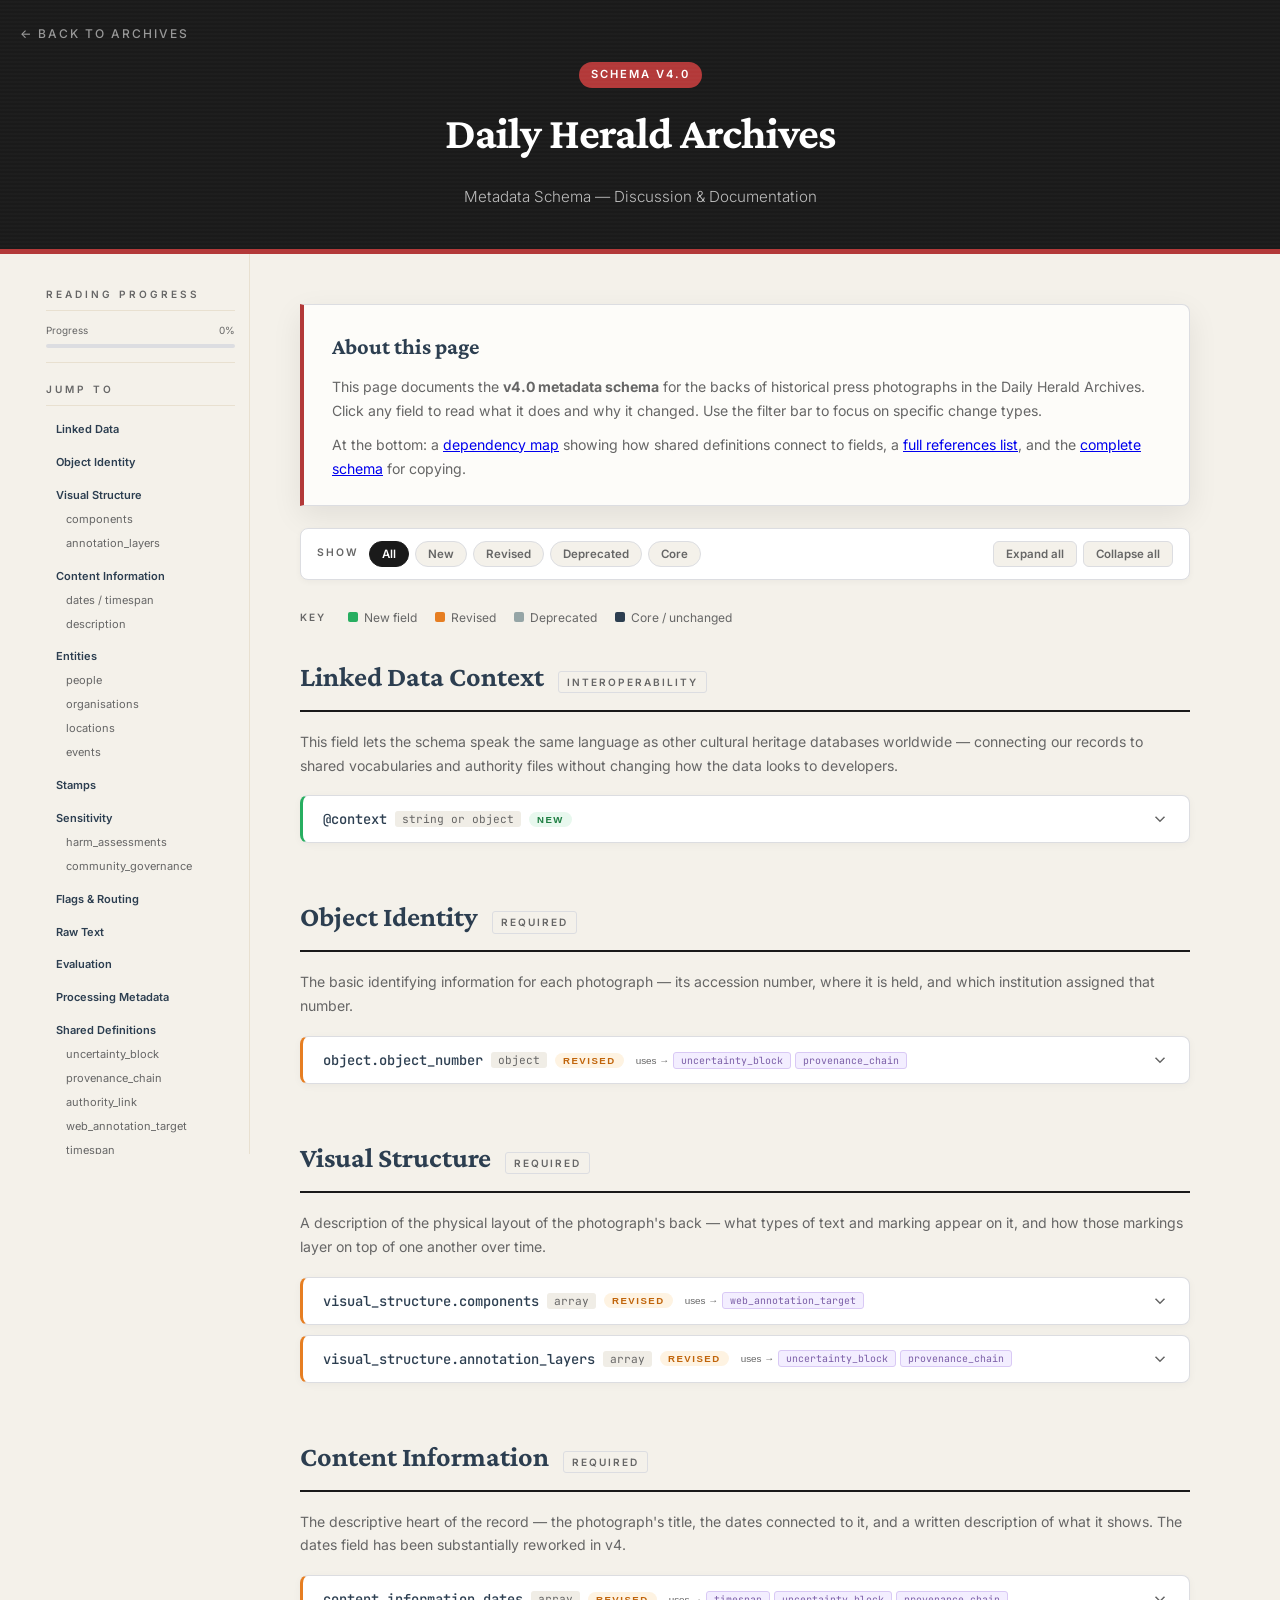
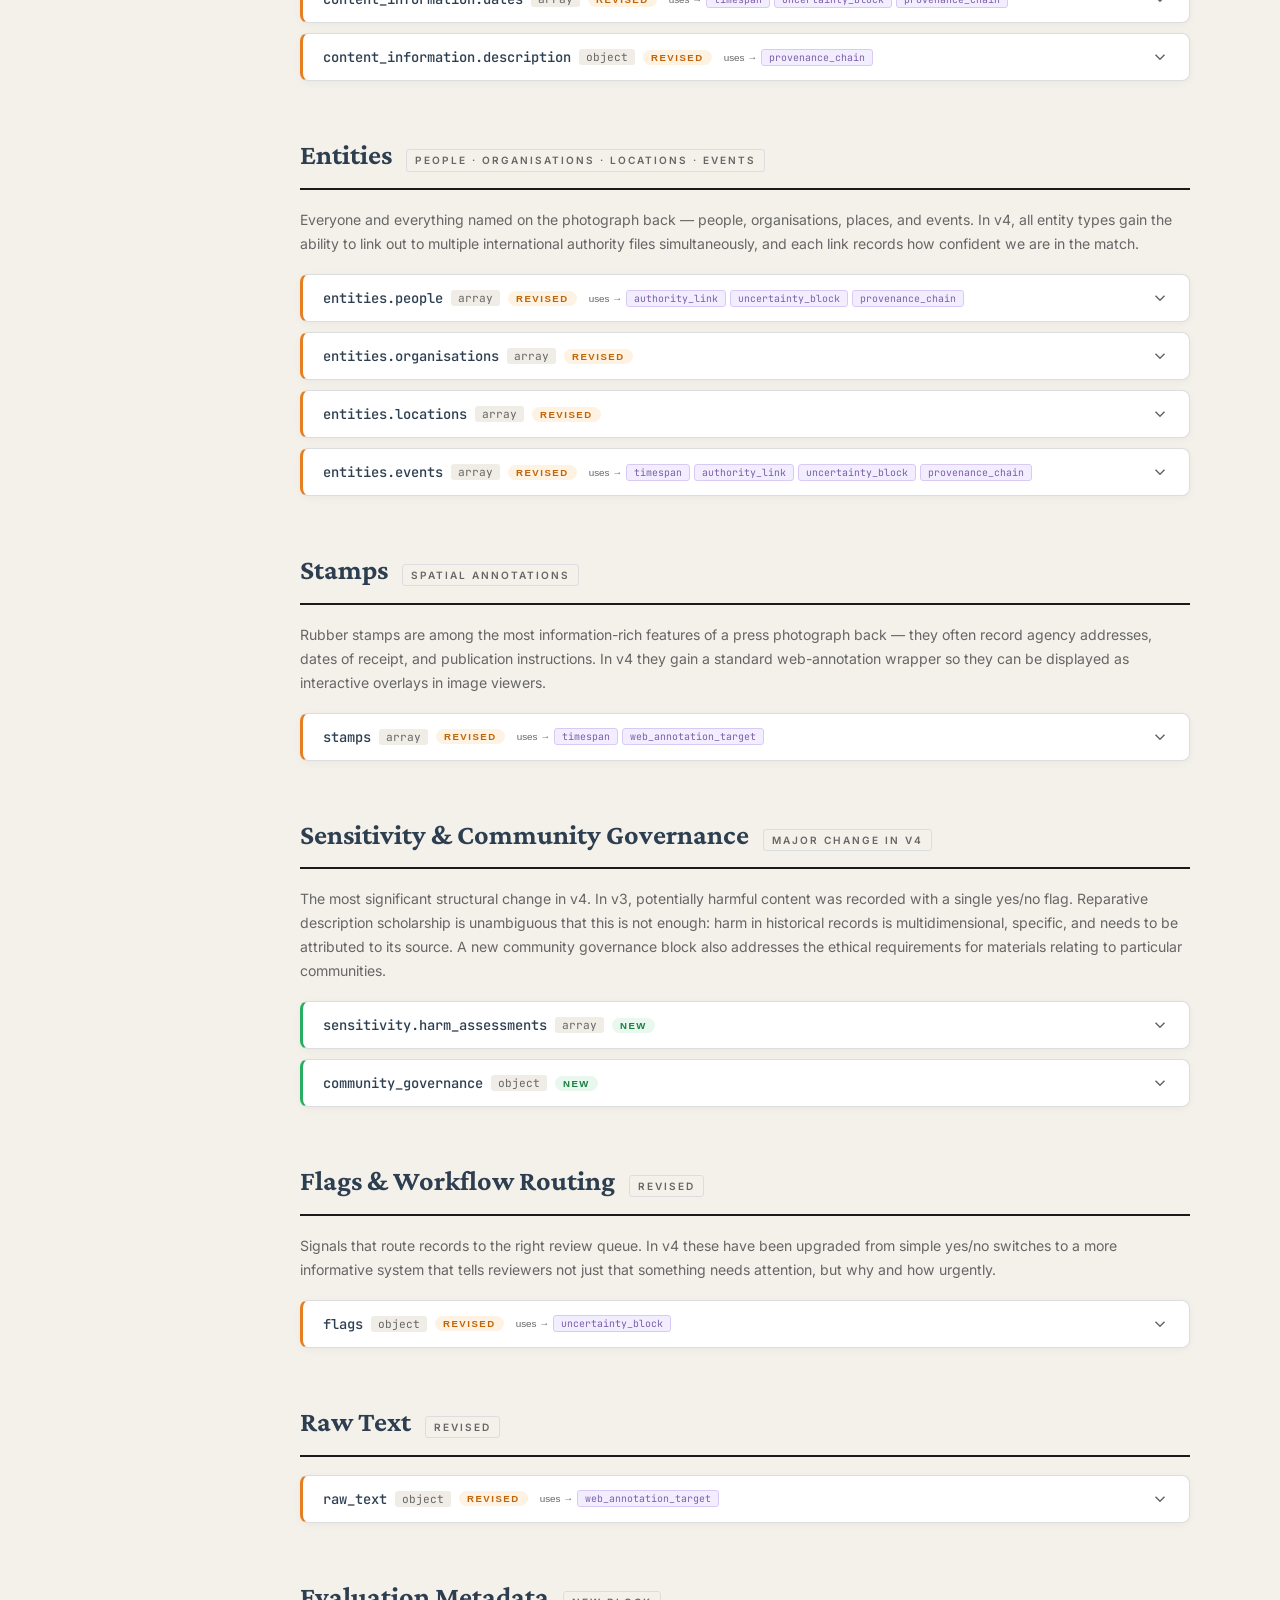
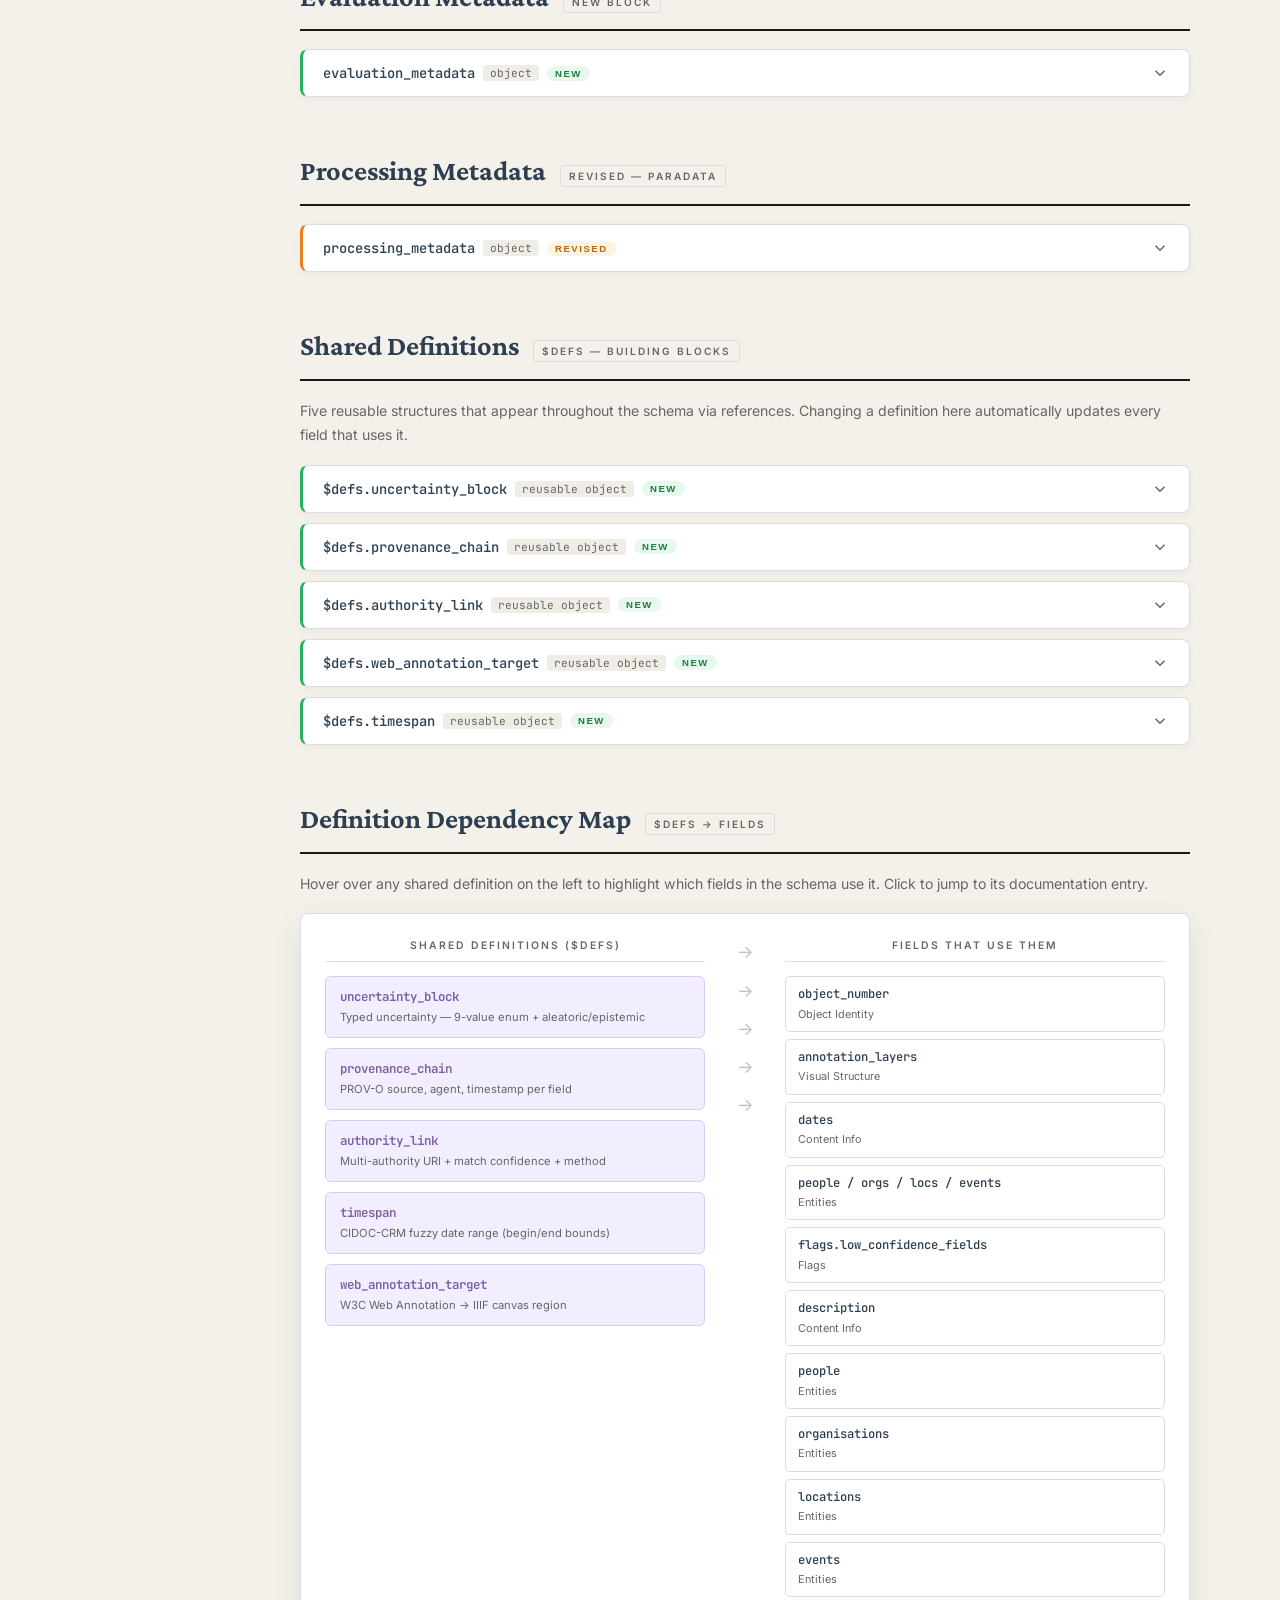
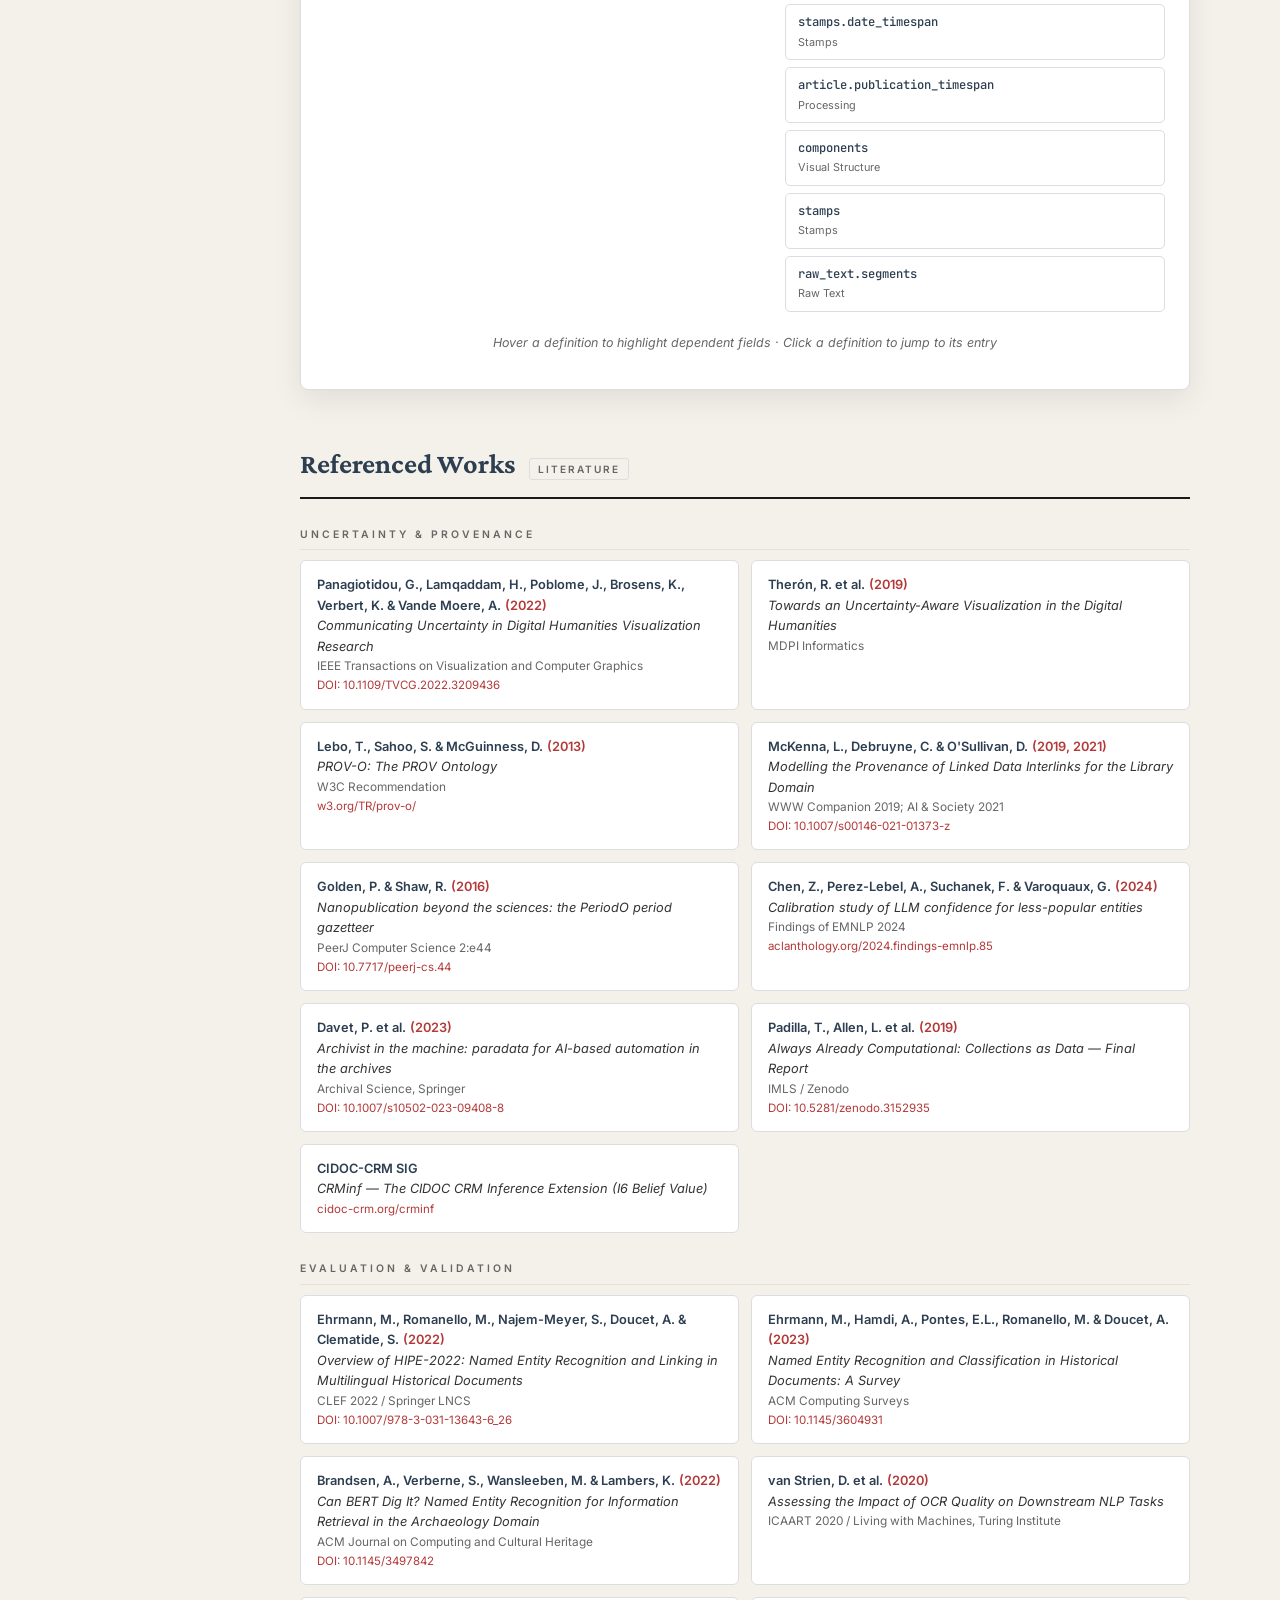
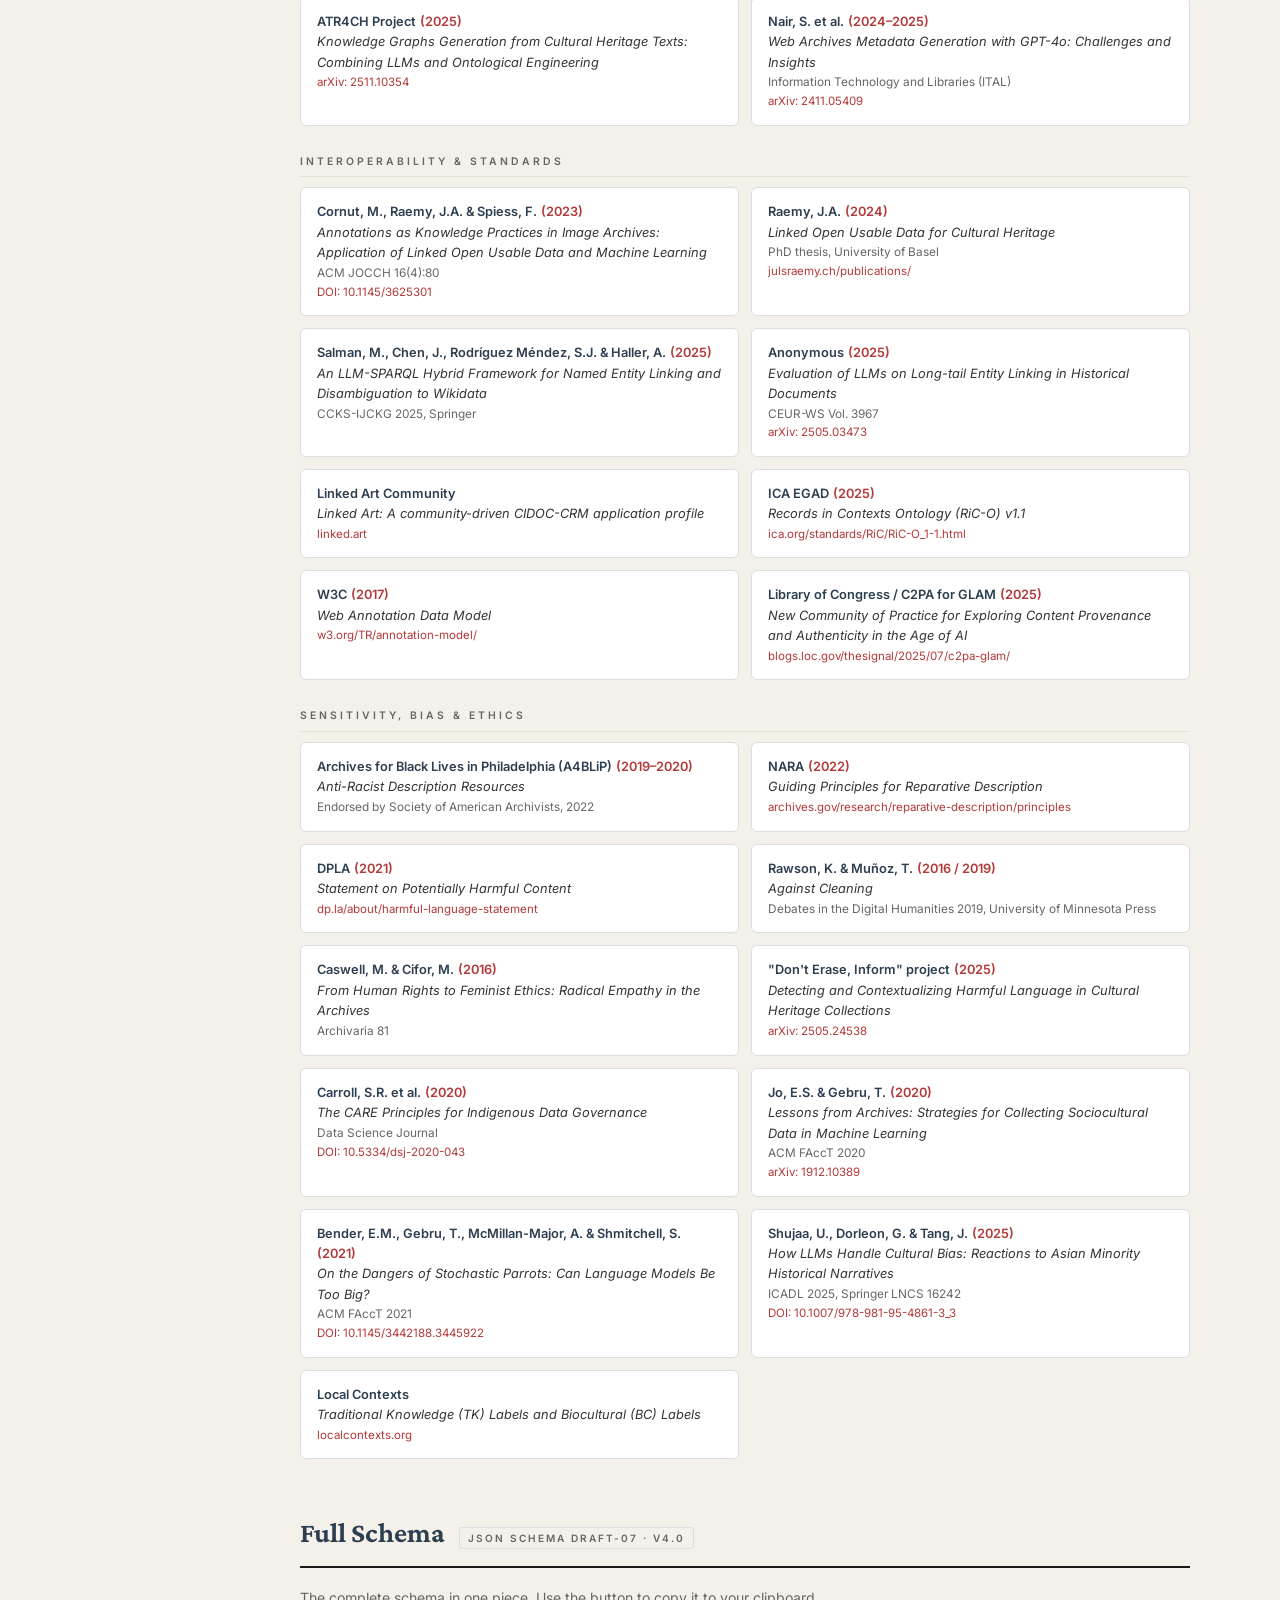
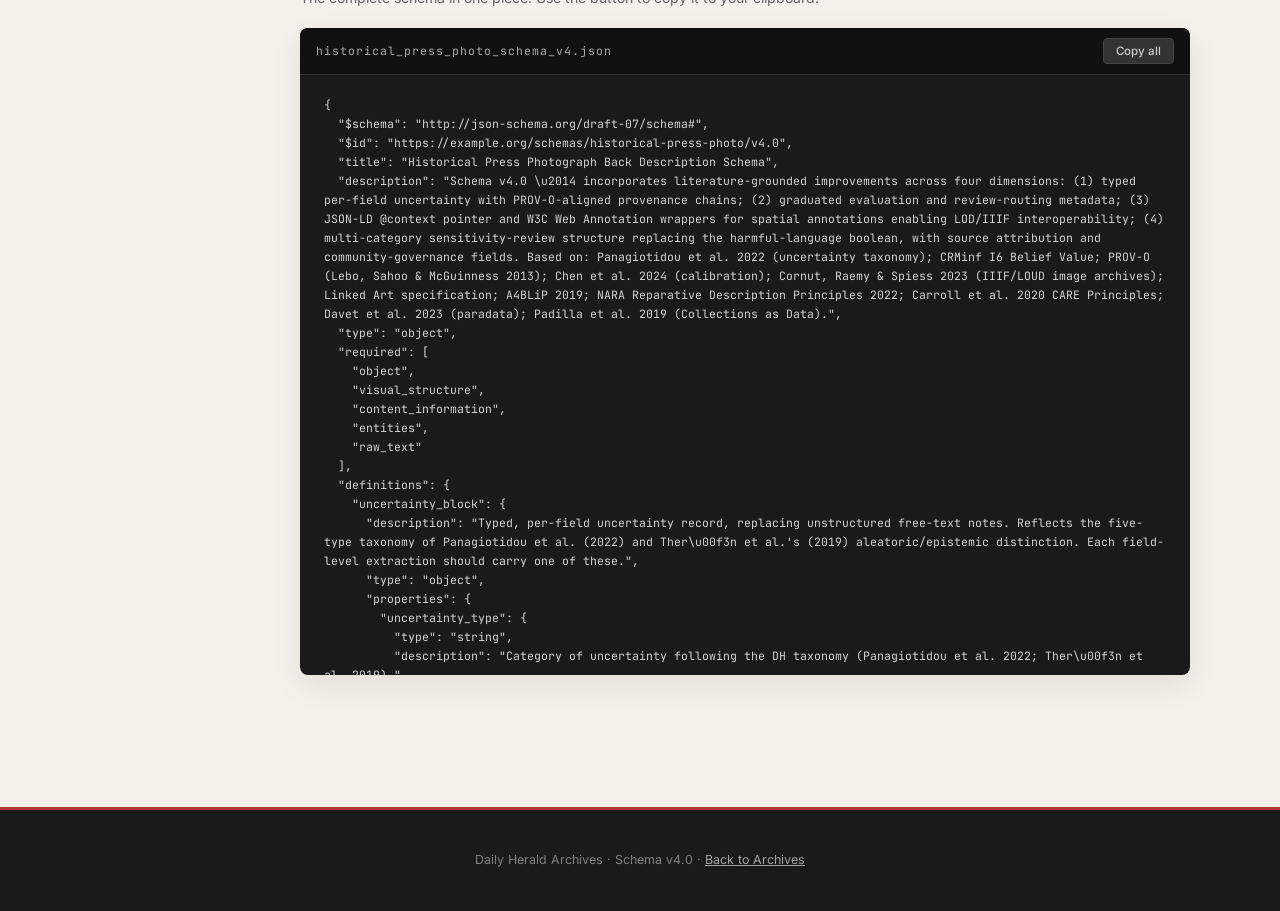
==== schema.html @ 6b0c3a26 "Add files via upload" ====
<!DOCTYPE html>
<html lang="en">
<head>
<meta charset="UTF-8">
<meta name="viewport" content="width=device-width, initial-scale=1.0">
<title>Schema v4.0 — Daily Herald Archives</title>
<link href="https://fonts.googleapis.com/css2?family=Crimson+Pro:ital,wght@0,400;0,600;0,700;1,400;1,600&family=Inter:wght@300;400;500;600&family=JetBrains+Mono:wght@400;500&display=swap" rel="stylesheet">
<style>
:root{--bg:#f4f1ea;--card:#ffffff;--text:#1a1a1a;--muted:#666666;--accent:#b33939;--border:#dcdde1;--shadow:0 10px 30px rgba(0,0,0,0.08);--ink:#2c3e50;--paper:#fdfcf9;--marginbg:#fffaf0;--thread:#e8e0d0;--dimred:rgba(179,57,57,0.12);--codebg:#f0ede6}
*,*::before,*::after{box-sizing:border-box}
body{font-family:'Inter',-apple-system,sans-serif;background:var(--bg);color:var(--text);margin:0;line-height:1.6}
header{background:#1a1a1a;color:white;padding:60px 20px 40px;text-align:center;border-bottom:5px solid var(--accent);position:relative;overflow:hidden}
header::before{content:'';position:absolute;inset:0;background:repeating-linear-gradient(0deg,transparent,transparent 2px,rgba(255,255,255,.015) 2px,rgba(255,255,255,.015) 4px);pointer-events:none}
.hnav{position:absolute;top:20px;left:20px}
.hnav a{color:rgba(255,255,255,.55);text-decoration:none;font-size:.75rem;letter-spacing:2px;text-transform:uppercase;font-weight:500;transition:color .2s}
.hnav a:hover{color:var(--accent)}
.hnav a::before{content:'← '}
.vbadge{display:inline-block;background:var(--accent);color:white;font-size:.7rem;font-weight:600;letter-spacing:2px;text-transform:uppercase;padding:4px 12px;border-radius:20px;margin-bottom:10px}
header h1{font-family:'Crimson Pro',serif;font-size:2.8rem;margin:0 0 8px;letter-spacing:-1px}
.hsub{font-weight:300;opacity:.7;margin-bottom:0;font-size:.95rem}
.layout{display:grid;grid-template-columns:210px 1fr;max-width:1200px;margin:0 auto}
.sidebar{padding:32px 14px 40px 6px;position:sticky;top:0;height:100vh;overflow-y:auto;border-right:1px solid var(--thread);scrollbar-width:thin}
.slbl{font-size:.63rem;font-weight:600;letter-spacing:3px;text-transform:uppercase;color:var(--muted);margin-bottom:12px;padding-bottom:8px;border-bottom:1px solid var(--thread)}
.progress-wrap{margin-bottom:18px;padding-bottom:14px;border-bottom:1px solid var(--thread)}
.progress-lbl{font-size:.62rem;color:var(--muted);margin-bottom:5px;display:flex;justify-content:space-between}
.progress-track{height:4px;background:var(--border);border-radius:2px;overflow:hidden}
.progress-fill{height:100%;background:var(--accent);border-radius:2px;transition:width .3s ease;width:0%}
.sidebar nav a{display:block;font-size:.74rem;color:var(--muted);text-decoration:none;padding:4px 8px;border-left:2px solid transparent;transition:all .15s;margin-bottom:1px;border-radius:0 3px 3px 0;line-height:1.35}
.sidebar nav a:hover,.sidebar nav a.active{color:var(--accent);border-left-color:var(--accent);background:var(--dimred)}
.sidebar nav a.gh{font-weight:600;color:var(--ink);margin-top:10px;font-size:.69rem}
.sidebar nav a.sub{padding-left:18px;font-size:.69rem}
.main{padding:50px 50px 80px 50px;min-width:0}
.intro{background:var(--paper);border:1px solid var(--border);border-left:4px solid var(--accent);border-radius:0 8px 8px 0;padding:24px 28px;margin-bottom:22px;box-shadow:var(--shadow)}
.intro h2{font-family:'Crimson Pro',serif;font-size:1.4rem;margin:0 0 10px;color:var(--ink)}
.intro p{font-size:.88rem;color:var(--muted);margin:0 0 10px;line-height:1.7}
.intro p:last-child{margin-bottom:0}
.toolbar{display:flex;align-items:center;justify-content:space-between;flex-wrap:wrap;gap:12px;margin-bottom:28px;padding:12px 16px;background:var(--card);border:1px solid var(--border);border-radius:8px;box-shadow:0 2px 6px rgba(0,0,0,.04)}
.filter-group{display:flex;align-items:center;gap:6px;flex-wrap:wrap}
.filter-lbl{font-size:.65rem;font-weight:600;letter-spacing:2px;text-transform:uppercase;color:var(--muted);margin-right:4px}
.fbtn{padding:5px 12px;font-size:.72rem;font-weight:600;border:1px solid var(--border);border-radius:20px;background:var(--bg);color:var(--muted);cursor:pointer;transition:all .18s;font-family:'Inter',sans-serif}
.fbtn:hover{border-color:var(--accent);color:var(--accent)}
.fbtn.active{background:var(--accent);border-color:var(--accent);color:white}
.fbtn.f-all.active{background:#1a1a1a;border-color:#1a1a1a}
.fbtn.f-new.active{background:#27ae60;border-color:#27ae60}
.fbtn.f-rev.active{background:#e67e22;border-color:#e67e22}
.fbtn.f-dep.active{background:#95a5a6;border-color:#95a5a6}
.fbtn.f-core.active{background:var(--ink);border-color:var(--ink)}
.collapse-group{display:flex;gap:6px}
.cbtn{padding:5px 12px;font-size:.72rem;font-weight:600;border:1px solid var(--border);border-radius:6px;background:var(--bg);color:var(--muted);cursor:pointer;transition:all .18s;font-family:'Inter',sans-serif}
.cbtn:hover{background:#1a1a1a;color:white;border-color:#1a1a1a}
.entry.hidden{display:none}
.schema-section.all-hidden .sh,.schema-section.all-hidden .sdesc{opacity:.35}
.legend{display:flex;gap:18px;flex-wrap:wrap;margin-bottom:28px;align-items:center}
.ll{font-size:.63rem;font-weight:600;letter-spacing:2px;text-transform:uppercase;color:var(--muted);margin-right:4px}
.li{display:flex;align-items:center;gap:6px;font-size:.75rem;color:var(--muted)}
.ld{width:10px;height:10px;border-radius:2px;flex-shrink:0}
.schema-section{margin-bottom:52px;scroll-margin-top:30px}
.sh{display:flex;align-items:baseline;gap:14px;border-bottom:2px solid #1a1a1a;padding-bottom:10px;margin-bottom:18px}
.sh h2{font-family:'Crimson Pro',serif;font-size:1.75rem;margin:0;color:var(--ink)}
.stag{font-size:.63rem;font-weight:600;letter-spacing:2px;text-transform:uppercase;color:var(--muted);padding:2px 8px;border:1px solid var(--border);border-radius:3px}
.sdesc{font-size:.88rem;color:var(--muted);margin-bottom:18px;line-height:1.7}
.entry{background:var(--card);border:1px solid var(--border);border-radius:8px;margin-bottom:10px;overflow:hidden;box-shadow:0 2px 8px rgba(0,0,0,.04);transition:box-shadow .2s}
.entry:hover{box-shadow:0 4px 16px rgba(0,0,0,.08)}
.entry.en{border-left:3px solid #27ae60}
.entry.er{border-left:3px solid #e67e22}
.entry.ed{border-left:3px solid #95a5a6}
.entry.ec{border-left:3px solid var(--ink)}
.etrig{width:100%;background:none;border:none;padding:14px 20px;cursor:pointer;text-align:left;display:grid;grid-template-columns:1fr auto;align-items:center;gap:16px;transition:background .15s}
.etrig:hover{background:#fafaf8}
.tl{display:flex;align-items:center;gap:8px;flex-wrap:wrap}
.fn{font-family:'JetBrains Mono',monospace;font-size:.86rem;font-weight:500;color:var(--ink)}
.ft{font-family:'JetBrains Mono',monospace;font-size:.7rem;color:var(--muted);background:var(--codebg);padding:1px 7px;border-radius:3px}
.fs{font-size:.6rem;font-weight:600;letter-spacing:1.5px;text-transform:uppercase;padding:2px 8px;border-radius:20px}
.sn{background:#e8f8ee;color:#1e7e42}.sr{background:#fef3e2;color:#c0640a}
.sd{background:#f0f0f0;color:#777}.sc{background:#eef0f4;color:#2c3e50}
.breadcrumbs{display:flex;align-items:center;gap:4px;flex-wrap:wrap;margin-left:4px}
.bc-tag{font-size:.62rem;font-family:'JetBrains Mono',monospace;color:#7b5ea7;background:#f3eeff;border:1px solid #d9c9f5;padding:1px 7px;border-radius:3px;cursor:pointer;transition:all .15s;text-decoration:none}
.bc-tag:hover{background:#7b5ea7;color:white;border-color:#7b5ea7}
.bc-arrow{font-size:.62rem;color:var(--muted)}
.tr2{display:flex;align-items:center;gap:8px}
.chev{width:18px;height:18px;color:var(--muted);transition:transform .25s cubic-bezier(.4,0,.2,1);flex-shrink:0}
.entry.open .chev{transform:rotate(180deg)}
.ebody{display:none;border-top:1px solid var(--border)}
.entry.open .ebody{display:block}
.edetail{display:grid;grid-template-columns:1fr 1fr}
.espec{padding:20px 24px;border-right:1px solid var(--border)}
.elbl{font-size:.63rem;font-weight:600;letter-spacing:2px;text-transform:uppercase;color:var(--muted);margin-bottom:10px}
.edesc{font-size:.86rem;color:#444;line-height:1.8;margin-bottom:14px}
.snippet-wrap{margin-bottom:14px}
.snippet-tabs{display:flex;border-radius:4px 4px 0 0;overflow:hidden;border:1px solid var(--border);border-bottom:none;width:fit-content}
.stab{padding:4px 12px;font-size:.68rem;font-weight:600;font-family:'Inter',sans-serif;cursor:pointer;border:none;background:var(--codebg);color:var(--muted);transition:all .15s}
.stab.active{background:#1a1a1a;color:white}
.snippet-panel{display:none}
.snippet-panel.active{display:block}
pre.snip{background:var(--codebg);border:1px solid var(--border);border-radius:0 4px 4px 4px;padding:13px;margin:0;font-family:'JetBrains Mono',monospace;font-size:.7rem;overflow-x:auto;line-height:1.6;color:var(--ink);white-space:pre-wrap;word-break:break-word}
pre.snip-ex{background:#1e2a1e;border:1px solid #2d4a2d;border-radius:0 4px 4px 4px;padding:13px;margin:0;font-family:'JetBrains Mono',monospace;font-size:.7rem;overflow-x:auto;line-height:1.6;color:#d4f5d4;white-space:pre-wrap;word-break:break-word}
pre.snip-single{background:var(--codebg);border:1px solid var(--border);border-radius:4px;padding:13px;margin:0 0 14px;font-family:'JetBrains Mono',monospace;font-size:.7rem;overflow-x:auto;line-height:1.6;color:var(--ink);white-space:pre-wrap;word-break:break-word}
pre.snip-ex .k{color:#ffa0a0}pre.snip-ex .sv{color:#98e898}pre.snip-ex .nv{color:#7ec8ff}pre.snip-ex .bv{color:#c6a0ff}
.k{color:#b33939}.sv{color:#2e7d32}.nv{color:#0066cc}.bv{color:#7b1fa2}
.lits{margin-top:14px}
.litlbl{font-size:.63rem;font-weight:600;letter-spacing:2px;text-transform:uppercase;color:var(--accent);margin-bottom:8px}
.lit{font-size:.78rem;color:var(--muted);padding:5px 0;border-bottom:1px dashed var(--thread);line-height:1.5}
.lit:last-child{border-bottom:none}
.lit em{color:var(--ink);font-style:normal;font-weight:500}
.usedbypanel{padding:20px 24px;background:var(--marginbg)}
.uby-lbl{font-size:.63rem;font-weight:600;letter-spacing:2px;text-transform:uppercase;color:var(--muted);margin-bottom:12px;display:flex;align-items:center;gap:8px}
.uby-lbl::after{content:'';flex-grow:1;height:1px;background:var(--thread)}
.uby-desc{font-size:.83rem;color:#555;line-height:1.7;margin-bottom:14px}
.uby-tag-list{display:flex;flex-wrap:wrap;gap:6px}
.uby-tag{font-size:.72rem;font-family:'JetBrains Mono',monospace;padding:4px 10px;border-radius:4px;border:1px solid var(--border);background:white;color:var(--ink);cursor:pointer;transition:all .15s;text-decoration:none;display:inline-block}
.uby-tag:hover{background:var(--ink);color:white;border-color:var(--ink)}
.uby-note{font-size:.78rem;color:var(--muted);font-style:italic;margin-top:0}
.dep-map-wrap{background:var(--card);border:1px solid var(--border);border-radius:8px;padding:24px;overflow-x:auto;box-shadow:var(--shadow)}
.depmap-wrap{background:var(--card);border:1px solid var(--border);border-radius:8px;padding:24px;overflow-x:auto;box-shadow:var(--shadow)}
.depmap{display:flex;gap:24px;align-items:flex-start;min-width:640px}
.dep-col{flex:1}
.dep-col-lbl{font-size:.65rem;font-weight:600;letter-spacing:2px;text-transform:uppercase;color:var(--muted);margin-bottom:14px;text-align:center;padding-bottom:6px;border-bottom:1px solid var(--thread)}
.dep-def{background:#f3eeff;border:1px solid #d9c9f5;border-radius:6px;padding:10px 14px;margin-bottom:10px;cursor:pointer;transition:all .18s}
.dep-def:hover,.dep-def.hl{background:#7b5ea7;border-color:#7b5ea7}
.dep-def:hover .dep-def-name,.dep-def.hl .dep-def-name{color:white}
.dep-def:hover .dep-def-sub,.dep-def.hl .dep-def-sub{color:rgba(255,255,255,.75)}
.dep-def-name{font-family:'JetBrains Mono',monospace;font-size:.78rem;font-weight:600;color:#7b5ea7}
.dep-def-sub{font-size:.7rem;color:var(--muted);margin-top:2px}
.dep-arrow{display:flex;flex-direction:column;justify-content:center;align-items:center;gap:10px;padding:0 4px;color:var(--muted);font-size:1.1rem;opacity:.4;min-width:32px}
.dep-field{background:var(--card);border:1px solid var(--border);border-radius:5px;padding:8px 12px;margin-bottom:7px;transition:all .18s;font-size:.76rem}
.dep-field.hl{background:var(--dimred);border-color:var(--accent)}
.dep-field-name{font-family:'JetBrains Mono',monospace;color:var(--ink);font-weight:500}
.dep-field-sec{color:var(--muted);font-size:.68rem;margin-top:1px}
.dep-legend{margin-top:14px;font-size:.78rem;color:var(--muted);text-align:center;font-style:italic}
.ref-cat{font-size:.65rem;font-weight:600;letter-spacing:3px;text-transform:uppercase;color:var(--muted);margin:28px 0 10px;padding-bottom:6px;border-bottom:1px solid var(--thread)}
.ref-grid{display:grid;grid-template-columns:repeat(auto-fill,minmax(295px,1fr));gap:12px;margin-top:4px}
.rcard{background:var(--card);border:1px solid var(--border);border-radius:6px;padding:14px 16px;font-size:.8rem;line-height:1.6}
.rauth{font-weight:600;color:var(--ink)}.ryear{color:var(--accent);font-weight:600}
.rtitle{font-style:italic;color:#333}.rvenue{color:var(--muted);font-size:.74rem}
.rdoi{color:var(--accent);font-size:.72rem;word-break:break-all}
.svwrap{background:#1a1a1a;border-radius:8px;overflow:hidden;box-shadow:var(--shadow)}
.svbar{display:flex;align-items:center;justify-content:space-between;padding:10px 16px;background:#111;border-bottom:1px solid #333}
.svbar span{font-family:'JetBrains Mono',monospace;font-size:.72rem;color:#aaa;letter-spacing:1px}
.cpbtn{background:#333;color:#ccc;border:1px solid #444;padding:5px 12px;border-radius:4px;font-size:.72rem;cursor:pointer;font-family:'Inter',sans-serif;font-weight:500;transition:background .2s,color .2s}
.cpbtn:hover{background:var(--accent);color:white;border-color:var(--accent)}
.svbody{max-height:600px;overflow-y:auto;padding:20px 24px;scrollbar-width:thin;scrollbar-color:#444 #1a1a1a}
.svbody pre{font-family:'JetBrains Mono',monospace;font-size:.72rem;color:#d4d4d4;margin:0;line-height:1.65;white-space:pre-wrap;word-break:break-word}
footer{background:#1a1a1a;color:rgba(255,255,255,.45);text-align:center;padding:28px 20px;font-size:.78rem;border-top:3px solid var(--accent)}
footer a{color:rgba(255,255,255,.6)}
@media(max-width:900px){.layout{grid-template-columns:1fr}.sidebar{display:none}.main{padding:28px 18px 60px}.edetail{grid-template-columns:1fr}.espec{border-right:none;border-bottom:1px solid var(--border)}}
@media(max-width:600px){header h1{font-size:2rem}.ref-grid{grid-template-columns:1fr}}
</style>
</head>
<body>

<header>
  <div class="hnav"><a href="index.html">Back to Archives</a></div>
  <div class="vbadge">Schema v4.0</div>
  <h1>Daily Herald Archives</h1>
  <p class="hsub">Metadata Schema &mdash; Discussion &amp; Documentation</p>
</header>

<div class="layout">
<aside class="sidebar">
  <div class="slbl">Reading progress</div>
  <div class="progress-wrap">
    <div class="progress-lbl"><span>Progress</span><span id="pct">0%</span></div>
    <div class="progress-track"><div class="progress-fill" id="pfill"></div></div>
  </div>
  <div class="slbl">Jump to</div>
  <nav id="snav">
    <a href="#sec-context"    class="gh">Linked Data</a>
    <a href="#sec-object"     class="gh">Object Identity</a>
    <a href="#sec-visual"     class="gh">Visual Structure</a>
    <a href="#entry-components" class="sub">components</a>
    <a href="#entry-ann-layers" class="sub">annotation_layers</a>
    <a href="#sec-content"    class="gh">Content Information</a>
    <a href="#entry-dates"    class="sub">dates / timespan</a>
    <a href="#entry-description" class="sub">description</a>
    <a href="#sec-entities"   class="gh">Entities</a>
    <a href="#entry-people"   class="sub">people</a>
    <a href="#entry-orgs"     class="sub">organisations</a>
    <a href="#entry-locs"     class="sub">locations</a>
    <a href="#entry-events"   class="sub">events</a>
    <a href="#sec-stamps"     class="gh">Stamps</a>
    <a href="#sec-sensitivity" class="gh">Sensitivity</a>
    <a href="#entry-harm"     class="sub">harm_assessments</a>
    <a href="#entry-cg"       class="sub">community_governance</a>
    <a href="#sec-flags"      class="gh">Flags &amp; Routing</a>
    <a href="#sec-rawtext"    class="gh">Raw Text</a>
    <a href="#sec-eval"       class="gh">Evaluation</a>
    <a href="#sec-proc"       class="gh">Processing Metadata</a>
    <a href="#sec-defs"       class="gh">Shared Definitions</a>
    <a href="#entry-unc"      class="sub">uncertainty_block</a>
    <a href="#entry-prov"     class="sub">provenance_chain</a>
    <a href="#entry-auth"     class="sub">authority_link</a>
    <a href="#entry-wann"     class="sub">web_annotation_target</a>
    <a href="#entry-ts"       class="sub">timespan</a>
    <a href="#sec-depmap"     class="gh">Dependency Map</a>
    <a href="#sec-refs"       class="gh">References</a>
    <a href="#sec-schema"     class="gh">Full Schema</a>
  </nav>
</aside>

<main class="main">
<div class="intro">
  <h2>About this page</h2>
  <p>This page documents the <strong>v4.0 metadata schema</strong> for the backs of historical press photographs in the Daily Herald Archives. Click any field to read what it does and why it changed. Use the filter bar to focus on specific change types.</p>
  <p>At the bottom: a <a href="#sec-depmap">dependency map</a> showing how shared definitions connect to fields, a <a href="#sec-refs">full references list</a>, and the <a href="#sec-schema">complete schema</a> for copying.</p>
</div>

<div class="toolbar">
  <div class="filter-group">
    <span class="filter-lbl">Show</span>
    <button class="fbtn f-all active" onclick="filter('all')">All</button>
    <button class="fbtn f-new"        onclick="filter('en')">New</button>
    <button class="fbtn f-rev"        onclick="filter('er')">Revised</button>
    <button class="fbtn f-dep"        onclick="filter('ed')">Deprecated</button>
    <button class="fbtn f-core"       onclick="filter('ec')">Core</button>
  </div>
  <div class="collapse-group">
    <button class="cbtn" onclick="expandAll()">Expand all</button>
    <button class="cbtn" onclick="collapseAll()">Collapse all</button>
  </div>
</div>

<div class="legend">
  <span class="ll">Key</span>
  <span class="li"><span class="ld" style="background:#27ae60"></span>New field</span>
  <span class="li"><span class="ld" style="background:#e67e22"></span>Revised</span>
  <span class="li"><span class="ld" style="background:#95a5a6"></span>Deprecated</span>
  <span class="li"><span class="ld" style="background:#2c3e50"></span>Core / unchanged</span>
</div>


    <!-- ═══ LINKED DATA ═══ -->
    <section class="schema-section" id="section-context">
      <div class="sh">
        <h2>Linked Data Context</h2>
        <span class="stag">Interoperability</span>
      </div>
      <p class="sdesc">This field lets the schema speak the same language as other cultural heritage databases worldwide — connecting our records to shared vocabularies and authority files without changing how the data looks to developers.</p>

      <!-- Entry: @context -->
      <div class="entry en" id="entry-context">
        <button class="etrig" onclick="toggle(this)">
          <div class="tl">
            <span class="fn">@context</span>
            <span class="ft">string or object</span>
            <span class="fs sn">New</span>
          </div>
          <div class="tr2">
            </span>
            <svg class="chev" viewBox="0 0 24 24" fill="none" stroke="currentColor" stroke-width="2"><polyline points="6 9 12 15 18 9"/></svg>
          </div>
        </button>
        <div class="ebody">
          <div class="edetail">
            <div class="espec">
              <div class="elbl">What this field does</div>
              <p class="edesc">A pointer to a shared vocabulary document that maps our field names onto internationally recognised terms used by museums, libraries, and archives. Adding this turns our JSON records into Linked Open Data — meaning other institutions can automatically understand and connect to them — without changing how the data looks or works in practice. Think of it as a translation key that runs quietly in the background.</p>

              <p class="edesc" style="margin-top:-6px"><strong style="color:var(--ink)">Why Linked Art?</strong> The example URI points to the Linked Art vocabulary because it is the closest fit to what this schema describes: physical cultural heritage objects with agents, dates, and spatial annotations, expressed in JSON-LD. Linked Art is built on the CIDOC-CRM museum standard but deliberately simplified — it trades some expressivity for practicality, and it has been validated at scale on photographic archives (the PIA project at Basel processed 53,000+ photographs using it). It is also actively maintained by a community that includes major museums and libraries.</p>

              <p class="edesc" style="margin-top:-6px"><strong style="color:var(--ink)">This is not the only option.</strong> The <code style="font-family:'JetBrains Mono',monospace;font-size:.8em;background:var(--codebg);padding:1px 5px;border-radius:3px">@context</code> field is just a URI — swapping it changes nothing else in the schema. Four alternatives worth considering, depending on your priorities:</p>

              <div style="display:grid;grid-template-columns:1fr 1fr;gap:10px;margin-bottom:14px">
                <div style="background:var(--codebg);border:1px solid var(--border);border-radius:6px;padding:12px 14px;font-size:.8rem;line-height:1.6">
                  <div style="font-weight:600;color:var(--ink);margin-bottom:4px">Dublin Core (dc: / dcterms:)</div>
                  <div style="color:var(--muted)">The most widely understood vocabulary in libraries and archives. Very broad and not object-specific, but maximises interoperability with catalogue systems. Best choice if the primary audience is library discovery platforms rather than museum systems.</div>
                  <div style="margin-top:6px;font-size:.72rem;color:var(--accent)">dublincore.org/specifications/dublin-core/dcmi-terms/</div>
                </div>
                <div style="background:var(--codebg);border:1px solid var(--border);border-radius:6px;padding:12px 14px;font-size:.8rem;line-height:1.6">
                  <div style="font-weight:600;color:var(--ink);margin-bottom:4px">Schema.org</div>
                  <div style="color:var(--muted)">Google, Bing, and other search engines read Schema.org natively — using it makes records directly indexable and discoverable via web search without any further configuration. Less expressive for complex object description, but by far the easiest path to public discoverability.</div>
                  <div style="margin-top:6px;font-size:.72rem;color:var(--accent)">schema.org/Photograph</div>
                </div>
                <div style="background:var(--codebg);border:1px solid var(--border);border-radius:6px;padding:12px 14px;font-size:.8rem;line-height:1.6">
                  <div style="font-weight:600;color:var(--ink);margin-bottom:4px">CIDOC-CRM (raw)</div>
                  <div style="color:var(--muted)">The full museum ontology that Linked Art is derived from. More expressive and more precise, but significantly more complex to implement — field names become URIs like <code style="font-family:'JetBrains Mono',monospace;font-size:.85em">crm:E22_Human-Made_Object</code>. Worth considering if the end goal is full RDF triple-store integration.</div>
                  <div style="margin-top:6px;font-size:.72rem;color:var(--accent)">cidoc-crm.org</div>
                </div>
                <div style="background:var(--codebg);border:1px solid var(--border);border-radius:6px;padding:12px 14px;font-size:.8rem;line-height:1.6">
                  <div style="font-weight:600;color:var(--ink);margin-bottom:4px">Records in Contexts (RiC)</div>
                  <div style="color:var(--muted)">The International Council on Archives' new standard, designed specifically for archival collections rather than museum objects. Better models the provenance chains and custody records that press photograph archives accumulate over time. Still maturing but gaining adoption in national archives.</div>
                  <div style="margin-top:6px;font-size:.72rem;color:var(--accent)">ica.org/standards/RiC/RiC-O_1-1.html</div>
                </div>
              </div>

              <p class="edesc" style="margin-top:-2px">A pragmatic middle path — used by the PIA project — is a <strong>custom minimal context</strong> that maps only the most important fields (object identifier, people, dates, locations) onto their equivalents in two or three vocabularies simultaneously. This gives interoperability where it counts without requiring the full overhead of any single standard.</p>

              <pre class="snip-single"><span class="k">"@context"</span>: <span class="sv">"https://linked.art/ns/v1/linked-art.json"</span></pre>
              <div class="snippet-wrap"><div class="snippet-tabs"><button class="stab active" onclick="switchTab(this,'schema')">Schema</button><button class="stab" onclick="switchTab(this,'example')">Example</button></div><div class="snippet-panel active" data-panel="schema"><pre class="snip"><span class="k">"@context"</span>: <span class="sv">"https://linked.art/ns/v1/linked-art.json"</span></pre></div><div class="snippet-panel" data-panel="example"><pre class="snip-ex"><span style="color:#aaa">// Minimal custom context mapping key fields to
// Dublin Core + Linked Art simultaneously</span>
<span class="k">"@context"</span>: {
  <span class="k">"dc"</span>:         <span class="sv">"http://purl.org/dc/elements/1.1/"</span>,
  <span class="k">"la"</span>:         <span class="sv">"https://linked.art/ns/terms/"</span>,
  <span class="k">"object_number"</span>: <span class="sv">"dc:identifier"</span>,
  <span class="k">"people"</span>:      <span class="sv">"la:carried_out_by"</span>,
  <span class="k">"locations"</span>:   <span class="sv">"la:took_place_at"</span>,
  <span class="k">"dates"</span>:       <span class="sv">"dc:date"</span>
}</pre></div></div><div class="lits">
                <div class="litlbl">Key references</div>
                <div class="lit"><em>Raemy (2024)</em> — PhD thesis demonstrating Linked Art for photographic archives at scale. University of Basel.</div>
                <div class="lit"><em>Cornut, Raemy &amp; Spiess (2023)</em> — Applied to 53,000+ photographs at the PIA project. JOCCH 16(4):80.</div>
                <div class="lit"><em>ICA EGAD (2025)</em> — Records in Contexts Ontology v1.1. ica.org/standards/RiC/RiC-O_1-1.html</div>
                <div class="lit"><em>Linked Art specification</em> — linked.art</div>
              </div>
            </div>
            
          </div>
        </div>
      </div>
    </section>

    <!-- ═══ OBJECT IDENTITY ═══ -->
    <section class="schema-section" id="section-object">
      <div class="sh">
        <h2>Object Identity</h2>
        <span class="stag">Required</span>
      </div>
      <p class="sdesc">The basic identifying information for each photograph — its accession number, where it is held, and which institution assigned that number.</p>

      <div class="entry er" id="entry-object_number">
        <button class="etrig" onclick="toggle(this)">
          <div class="tl">
            <span class="fn">object.object_number</span>
            <span class="ft">object</span>
            <span class="fs sr">Revised</span>
          <div class="breadcrumbs"><span class="bc-arrow">uses →</span><a class="bc-tag" href="#entry-unc" onclick="hlDef('uncertainty_block')">uncertainty_block</a><a class="bc-tag" href="#entry-prov" onclick="hlDef('provenance_chain')">provenance_chain</a></div></div>
          <div class="tr2">
            </span>
            <svg class="chev" viewBox="0 0 24 24" fill="none" stroke="currentColor" stroke-width="2"><polyline points="6 9 12 15 18 9"/></svg>
          </div>
        </button>
        <div class="ebody">
          <div class="edetail">
            <div class="espec">
              <div class="elbl">What this field does</div>
              <p class="edesc">The photograph's reference number (for example <em>1983-5116/42460</em> stamped in the top-right corner). In v4, each piece of information extracted by the model now travels with a short record of how confident we are in it and where it came from — so a reviewer can immediately see whether a number was read from a clear stamp or guessed from a partially obscured mark.</p>
              <div class="snippet-wrap"><div class="snippet-tabs"><button class="stab active" onclick="switchTab(this,'schema')">Schema</button><button class="stab" onclick="switchTab(this,'example')">Example</button></div><div class="snippet-panel active" data-panel="schema"><pre class="snip"><span class="k">"object_number"</span>: {
  <span class="k">"value"</span>: <span class="sv">"reference number string"</span>,
  <span class="k">"source"</span>: <span class="sv">"description of where on the back it appears"</span>,
  <span class="k">"confidence"</span>: <span class="nv">0.0–1.0</span>,
  <span class="k">"uncertainty"</span>: { <span style="color:#888">...uncertainty_block...</span> },
  <span class="k">"provenance"</span>: { <span style="color:#888">...provenance_chain...</span> }
}</pre></div><div class="snippet-panel" data-panel="example"><pre class="snip-ex"><span class="k">"object_number"</span>: {
  <span class="k">"value"</span>: <span class="sv">"1983-5116/42460"</span>,
  <span class="k">"source"</span>: <span class="sv">"handwritten, top-right corner"</span>,
  <span class="k">"confidence"</span>: <span class="nv">0.95</span>,
  <span class="k">"uncertainty"</span>: {
    <span class="k">"uncertainty_type"</span>: <span class="sv">"precise"</span>,
    <span class="k">"evidence_basis"</span>: <span class="sv">"explicit_text"</span>
  },
  <span class="k">"provenance"</span>: {
    <span class="k">"source_region"</span>: <span class="sv">"top-right corner"</span>,
    <span class="k">"extraction_method"</span>: <span class="sv">"direct_transcription"</span>,
    <span class="k">"agent"</span>: { <span class="k">"type"</span>: <span class="sv">"software"</span>, <span class="k">"id"</span>: <span class="sv">"claude-sonnet-4-20250514"</span> },
    <span class="k">"timestamp"</span>: <span class="sv">"2025-03-14T09:22:41Z"</span>
  }
}</pre></div></div>
              <div class="lits">
                <div class="litlbl">Key references</div>
                <div class="lit"><em>Davet et al. (2023)</em> — Argues that AI-generated archival records must document their own making. Archival Science.</div>
              </div>
            </div>
            
          </div>
        </div>
      </div>
    </section>

    <!-- ═══ VISUAL STRUCTURE ═══ -->
    <section class="schema-section" id="section-visual">
      <div class="sh">
        <h2>Visual Structure</h2>
        <span class="stag">Required</span>
      </div>
      <p class="sdesc">A description of the physical layout of the photograph's back — what types of text and marking appear on it, and how those markings layer on top of one another over time.</p>

      <div class="entry er" id="entry-components">
        <button class="etrig" onclick="toggle(this)">
          <div class="tl">
            <span class="fn">visual_structure.components</span>
            <span class="ft">array</span>
            <span class="fs sr">Revised</span>
          <div class="breadcrumbs"><span class="bc-arrow">uses →</span><a class="bc-tag" href="#entry-wann" onclick="hlDef('web_annotation_target')">web_annotation_target</a></div></div>
          <div class="tr2">
            </span>
            <svg class="chev" viewBox="0 0 24 24" fill="none" stroke="currentColor" stroke-width="2"><polyline points="6 9 12 15 18 9"/></svg>
          </div>
        </button>
        <div class="ebody">
          <div class="edetail">
            <div class="espec">
              <div class="elbl">What this field does</div>
              <p class="edesc">A list of the physical elements found on the photograph back — caption stickers, rubber stamps, handwritten notes, article cuttings, and so on. In v4, each element can optionally carry a precise spatial reference so that a viewer displaying the photograph alongside its metadata can highlight exactly which part of the image a piece of text came from. This follows the approach used by the PIA project at the University of Basel, which served over 180,000 machine-generated annotations this way.</p>
              <div class="snippet-wrap"><div class="snippet-tabs"><button class="stab active" onclick="switchTab(this,'schema')">Schema</button><button class="stab" onclick="switchTab(this,'example')">Example</button></div><div class="snippet-panel active" data-panel="schema"><pre class="snip"><span class="k">"components"</span>: [
  {
    <span class="k">"component_type"</span>: <span class="sv">"caption_sticker"</span> <span style="color:#888">| "rubber_stamp"
                    | "handwritten_note" | "printed_label"
                    | "article_cutting" | "other"</span>,
    <span class="k">"position"</span>: <span class="sv">"description of physical location on back"</span>,
    <span class="k">"web_annotation"</span>: { <span style="color:#888">...web_annotation_target...</span> },
    <span class="k">"confidence"</span>: <span class="nv">0.0–1.0</span>
  }
]</pre></div><div class="snippet-panel" data-panel="example"><pre class="snip-ex"><span style="color:#aaa">// Fox Photos photograph: typed caption sticker at top,
// rubber stamp in centre, handwritten pencil note below</span>
<span class="k">"components"</span>: [
  {
    <span class="k">"component_type"</span>: <span class="sv">"caption_sticker"</span>,
    <span class="k">"position"</span>: <span class="sv">"top, full width"</span>,
    <span class="k">"confidence"</span>: <span class="nv">0.98</span>
  },
  {
    <span class="k">"component_type"</span>: <span class="sv">"rubber_stamp"</span>,
    <span class="k">"position"</span>: <span class="sv">"centre"</span>,
    <span class="k">"confidence"</span>: <span class="nv">0.96</span>
  },
  {
    <span class="k">"component_type"</span>: <span class="sv">"handwritten_note"</span>,
    <span class="k">"position"</span>: <span class="sv">"bottom-left margin"</span>,
    <span class="k">"confidence"</span>: <span class="nv">0.81</span>
  }
]</pre></div></div><div class="lits">
                <div class="litlbl">Key references</div>
                <div class="lit"><em>Cornut, Raemy &amp; Spiess (2023)</em> — Demonstrated this approach at scale for photographic archives. JOCCH 16(4):80.</div>
              </div>
            </div>
            
          </div>
        </div>
      </div>

      <div class="entry er" id="entry-ann-layers">
        <button class="etrig" onclick="toggle(this)">
          <div class="tl">
            <span class="fn">visual_structure.annotation_layers</span>
            <span class="ft">array</span>
            <span class="fs sr">Revised</span>
          <div class="breadcrumbs"><span class="bc-arrow">uses →</span><a class="bc-tag" href="#entry-unc" onclick="hlDef('uncertainty_block')">uncertainty_block</a><a class="bc-tag" href="#entry-prov" onclick="hlDef('provenance_chain')">provenance_chain</a></div></div>
          <div class="tr2">
            </span>
            <svg class="chev" viewBox="0 0 24 24" fill="none" stroke="currentColor" stroke-width="2"><polyline points="6 9 12 15 18 9"/></svg>
          </div>
        </button>
        <div class="ebody">
          <div class="edetail">
            <div class="espec">
              <div class="elbl">What this field does</div>
              <p class="edesc">A photograph back is rarely written all at once — a typed caption might be the original; a rubber stamp and a handwritten date could have been added years later by a picture library. This field records those strata in order, helping us understand when different pieces of information were added, and by whom. Each layer now includes the same uncertainty and provenance records as other fields.</p>
            <div class="snippet-wrap"><div class="snippet-tabs"><button class="stab active" onclick="switchTab(this,'schema')">Schema</button><button class="stab" onclick="switchTab(this,'example')">Example</button></div><div class="snippet-panel active" data-panel="schema"><pre class="snip"><span class="k">"annotation_layers"</span>: [
  {
    <span class="k">"layer_index"</span>: <span class="nv">0</span>,
    <span class="k">"layer_type"</span>: <span class="sv">"caption_sticker"</span> <span style="color:#888">| "rubber_stamp"
                  | "handwritten_annotation" | "printed_label"</span>,
    <span class="k">"temporal_order"</span>: <span class="sv">"first"</span> <span style="color:#888">| "subsequent" | "unknown"</span>,
    <span class="k">"estimated_date"</span>: { <span style="color:#888">...timespan...</span> },
    <span class="k">"uncertainty"</span>: { <span style="color:#888">...uncertainty_block...</span> },
    <span class="k">"provenance"</span>: { <span style="color:#888">...provenance_chain...</span> }
  }
]</pre></div><div class="snippet-panel" data-panel="example"><pre class="snip-ex"><span style="color:#aaa">// Three layers: typed caption (original 1936),
// agency stamp (same period), pencil note added later</span>
<span class="k">"annotation_layers"</span>: [
  { <span class="k">"layer_index"</span>: <span class="nv">0</span>,
    <span class="k">"layer_type"</span>: <span class="sv">"caption_sticker"</span>,
    <span class="k">"temporal_order"</span>: <span class="sv">"first"</span>,
    <span class="k">"estimated_date"</span>: { <span class="k">"display_date"</span>: <span class="sv">"19 January 1936"</span> } },
  { <span class="k">"layer_index"</span>: <span class="nv">1</span>,
    <span class="k">"layer_type"</span>: <span class="sv">"rubber_stamp"</span>,
    <span class="k">"temporal_order"</span>: <span class="sv">"subsequent"</span>,
    <span class="k">"estimated_date"</span>: { <span class="k">"display_date"</span>: <span class="sv">"circa 1936"</span> } },
  { <span class="k">"layer_index"</span>: <span class="nv">2</span>,
    <span class="k">"layer_type"</span>: <span class="sv">"handwritten_annotation"</span>,
    <span class="k">"temporal_order"</span>: <span class="sv">"subsequent"</span>,
    <span class="k">"estimated_date"</span>: { <span class="k">"display_date"</span>: <span class="sv">"unknown"</span> } }
]</pre></div></div></div>
            
          </div>
        </div>
      </div>
    </section>

    <!-- ═══ CONTENT INFORMATION ═══ -->
    <section class="schema-section" id="section-content">
      <div class="sh">
        <h2>Content Information</h2>
        <span class="stag">Required</span>
      </div>
      <p class="sdesc">The descriptive heart of the record — the photograph's title, the dates connected to it, and a written description of what it shows. The dates field has been substantially reworked in v4.</p>

      <div class="entry er" id="entry-dates">
        <button class="etrig" onclick="toggle(this)">
          <div class="tl">
            <span class="fn">content_information.dates</span>
            <span class="ft">array</span>
            <span class="fs sr">Revised</span>
          <div class="breadcrumbs"><span class="bc-arrow">uses →</span><a class="bc-tag" href="#entry-ts" onclick="hlDef('timespan')">timespan</a><a class="bc-tag" href="#entry-unc" onclick="hlDef('uncertainty_block')">uncertainty_block</a><a class="bc-tag" href="#entry-prov" onclick="hlDef('provenance_chain')">provenance_chain</a></div></div>
          <div class="tr2">
            </span>
            <svg class="chev" viewBox="0 0 24 24" fill="none" stroke="currentColor" stroke-width="2"><polyline points="6 9 12 15 18 9"/></svg>
          </div>
        </button>
        <div class="ebody">
          <div class="edetail">
            <div class="espec">
              <div class="elbl">What this field does</div>
              <p class="edesc">Press photograph backs carry several kinds of date — when the picture was taken, when it was published, when an agency received it. In v3, each date was stored as a single string plus a flag saying whether it was ambiguous. In v4, dates are stored as ranges with an earliest possible and a latest possible bound, so a vague date like "circa January 1936" can be recorded honestly rather than forced into false precision. The display date for human readers is stored separately. Dates are also now explicitly typed — a stamp date, a publication date, and a caption annotation date are kept distinct.</p>
              <pre class="snip-single"><span class="k">"timespan"</span>: {
  <span class="k">"begin_of_the_begin"</span>: <span class="sv">"1936-01-19"</span>,
  <span class="k">"end_of_the_end"</span>:   <span class="sv">"1936-01-19"</span>,
  <span class="k">"display_date"</span>:      <span class="sv">"19 January 1936"</span>
},
<span class="k">"original_text"</span>: <span class="sv">"19 Jan 1936"</span>,
<span class="k">"type"</span>: <span class="sv">"stamp_date"</span></pre>
              <div class="snippet-wrap"><div class="snippet-tabs"><button class="stab active" onclick="switchTab(this,'schema')">Schema</button><button class="stab" onclick="switchTab(this,'example')">Example</button></div><div class="snippet-panel active" data-panel="schema"><pre class="snip"><span class="k">"annotation_layers"</span>: [
  {
    <span class="k">"layer_index"</span>: <span class="nv">0</span>,
    <span class="k">"layer_type"</span>: <span class="sv">"caption_sticker"</span> <span style="color:#888">| "rubber_stamp"
                  | "handwritten_annotation" | "printed_label"</span>,
    <span class="k">"temporal_order"</span>: <span class="sv">"first"</span> <span style="color:#888">| "subsequent" | "unknown"</span>,
    <span class="k">"estimated_date"</span>: { <span style="color:#888">...timespan...</span> },
    <span class="k">"uncertainty"</span>: { <span style="color:#888">...uncertainty_block...</span> },
    <span class="k">"provenance"</span>: { <span style="color:#888">...provenance_chain...</span> }
  }
]</pre></div><div class="snippet-panel" data-panel="example"><pre class="snip-ex"><span style="color:#aaa">// Three layers: original caption (1936), agency stamp
// (likely same date), later pencil annotation (date unknown)</span>
<span class="k">"annotation_layers"</span>: [
  {
    <span class="k">"layer_index"</span>: <span class="nv">0</span>,
    <span class="k">"layer_type"</span>: <span class="sv">"caption_sticker"</span>,
    <span class="k">"temporal_order"</span>: <span class="sv">"first"</span>,
    <span class="k">"estimated_date"</span>: { <span class="k">"display_date"</span>: <span class="sv">"January 1936"</span> }
  },
  {
    <span class="k">"layer_index"</span>: <span class="nv">1</span>,
    <span class="k">"layer_type"</span>: <span class="sv">"rubber_stamp"</span>,
    <span class="k">"temporal_order"</span>: <span class="sv">"subsequent"</span>,
    <span class="k">"estimated_date"</span>: { <span class="k">"display_date"</span>: <span class="sv">"circa 1936"</span> }
  },
  {
    <span class="k">"layer_index"</span>: <span class="nv">2</span>,
    <span class="k">"layer_type"</span>: <span class="sv">"handwritten_annotation"</span>,
    <span class="k">"temporal_order"</span>: <span class="sv">"subsequent"</span>,
    <span class="k">"estimated_date"</span>: { <span class="k">"display_date"</span>: <span class="sv">"unknown"</span> }
  }
]</pre></div></div><div class="snippet-wrap"><div class="snippet-tabs"><button class="stab active" onclick="switchTab(this,'schema')">Schema</button><button class="stab" onclick="switchTab(this,'example')">Example</button></div><div class="snippet-panel active" data-panel="schema"><pre class="snip"><span class="k">"annotation_layers"</span>: [
  {
    <span class="k">"layer_index"</span>: <span class="nv">0</span>,
    <span class="k">"layer_type"</span>: <span class="sv">"caption_sticker"</span> <span style="color:#888">| "rubber_stamp"
                  | "handwritten_annotation" | "printed_label"</span>,
    <span class="k">"temporal_order"</span>: <span class="sv">"first"</span> <span style="color:#888">| "subsequent" | "unknown"</span>,
    <span class="k">"estimated_date"</span>: { <span style="color:#888">...timespan...</span> },
    <span class="k">"uncertainty"</span>: { <span style="color:#888">...uncertainty_block...</span> },
    <span class="k">"provenance"</span>: { <span style="color:#888">...provenance_chain...</span> }
  }
]</pre></div><div class="snippet-panel" data-panel="example"><pre class="snip-ex"><span style="color:#aaa">// Three layers: typed caption (original, 1936),
// agency rubber stamp (same date), pencil note (later, unknown date)</span>
<span class="k">"annotation_layers"</span>: [
  { <span class="k">"layer_index"</span>: <span class="nv">0</span>, <span class="k">"layer_type"</span>: <span class="sv">"caption_sticker"</span>,
    <span class="k">"temporal_order"</span>: <span class="sv">"first"</span>,
    <span class="k">"estimated_date"</span>: { <span class="k">"display_date"</span>: <span class="sv">"19 January 1936"</span> } },
  { <span class="k">"layer_index"</span>: <span class="nv">1</span>, <span class="k">"layer_type"</span>: <span class="sv">"rubber_stamp"</span>,
    <span class="k">"temporal_order"</span>: <span class="sv">"subsequent"</span>,
    <span class="k">"estimated_date"</span>: { <span class="k">"display_date"</span>: <span class="sv">"circa 1936"</span> } },
  { <span class="k">"layer_index"</span>: <span class="nv">2</span>, <span class="k">"layer_type"</span>: <span class="sv">"handwritten_annotation"</span>,
    <span class="k">"temporal_order"</span>: <span class="sv">"subsequent"</span>,
    <span class="k">"estimated_date"</span>: { <span class="k">"display_date"</span>: <span class="sv">"unknown"</span> } }
]</pre></div></div><div class="lits">
                <div class="litlbl">Key references</div>
                <div class="lit"><em>CIDOC-CRM E52 Time-Span</em> — the standard museum model for representing fuzzy and uncertain dates. cidoc-crm.org</div>
              </div>
            </div>
            
          </div>
        </div>
      </div>

      <div class="entry er" id="entry-description">
        <button class="etrig" onclick="toggle(this)">
          <div class="tl">
            <span class="fn">content_information.description</span>
            <span class="ft">object</span>
            <span class="fs sr">Revised</span>
          <div class="breadcrumbs"><span class="bc-arrow">uses →</span><a class="bc-tag" href="#entry-prov" onclick="hlDef('provenance_chain')">provenance_chain</a></div></div>
          <div class="tr2">
            </span>
            <svg class="chev" viewBox="0 0 24 24" fill="none" stroke="currentColor" stroke-width="2"><polyline points="6 9 12 15 18 9"/></svg>
          </div>
        </button>
        <div class="ebody">
          <div class="edetail">
            <div class="espec">
              <div class="elbl">What this field does</div>
              <p class="edesc">The written descriptions of the photograph — one focused on historical context, one on what is visually present. In v4, the contextual description field carries a guidance note based on Harvard archival guidelines: where a person's identity cannot be confirmed from the caption text, the description should record what we can see them doing rather than asserting who they are. This matters because AI models can confidently misidentify people, and those misidentifications can be harmful.</p>
              <div class="snippet-wrap"><div class="snippet-tabs"><button class="stab active" onclick="switchTab(this,'schema')">Schema</button><button class="stab" onclick="switchTab(this,'example')">Example</button></div><div class="snippet-panel active" data-panel="schema"><pre class="snip"><span class="k">"description"</span>: {
  <span class="k">"contextual"</span>: <span class="sv">"Historical narrative description"</span>,
  <span class="k">"visual"</span>:      <span class="sv">"Description of what is visible in the image"</span>,
  <span class="k">"language"</span>:    <span class="sv">"en"</span>,
  <span class="k">"provenance"</span>:  { <span style="color:#888">...provenance_chain...</span> }
}</pre></div><div class="snippet-panel" data-panel="example"><pre class="snip-ex"><span style="color:#aaa">// Contextual description avoids asserting identity where
// caption text is ambiguous; visual description is neutral</span>
<span class="k">"description"</span>: {
  <span class="k">"contextual"</span>: <span class="sv">"A woman is shown working at a traditional
    basket-weaving frame, identified in the caption as
    Mrs Stott. The setting appears to be an indoor
    workshop or demonstration space, circa 1936."</span>,
  <span class="k">"visual"</span>: <span class="sv">"A woman in dark clothing seated at a large
    wicker frame. Several completed baskets are
    visible in the background."</span>,
  <span class="k">"language"</span>: <span class="sv">"en"</span>
}</pre></div></div><div class="lits">
                <div class="litlbl">Key references</div>
                <div class="lit"><em>Harvard Joint Processing Guidelines</em> — "Describe activities instead of identities" when identities are ambiguous.</div>
                <div class="lit"><em>Caswell &amp; Cifor (2016)</em> — A care-based ethics of archival description. Archivaria 81.</div>
              </div>
            </div>
            
          </div>
        </div>
      </div>
    </section>

    <!-- ═══ ENTITIES ═══ -->
    <section class="schema-section" id="section-entities">
      <div class="sh">
        <h2>Entities</h2>
        <span class="stag">People · Organisations · Locations · Events</span>
      </div>
      <p class="sdesc">Everyone and everything named on the photograph back — people, organisations, places, and events. In v4, all entity types gain the ability to link out to multiple international authority files simultaneously, and each link records how confident we are in the match.</p>

      <div class="entry er" id="entry-people">
        <button class="etrig" onclick="toggle(this)">
          <div class="tl">
            <span class="fn">entities.people</span>
            <span class="ft">array</span>
            <span class="fs sr">Revised</span>
          <div class="breadcrumbs"><span class="bc-arrow">uses →</span><a class="bc-tag" href="#entry-auth" onclick="hlDef('authority_link')">authority_link</a><a class="bc-tag" href="#entry-unc" onclick="hlDef('uncertainty_block')">uncertainty_block</a><a class="bc-tag" href="#entry-prov" onclick="hlDef('provenance_chain')">provenance_chain</a></div></div>
          <div class="tr2">
            </span>
            <svg class="chev" viewBox="0 0 24 24" fill="none" stroke="currentColor" stroke-width="2"><polyline points="6 9 12 15 18 9"/></svg>
          </div>
        </button>
        <div class="ebody">
          <div class="edetail">
            <div class="espec">
              <div class="elbl">What this field does</div>
              <p class="edesc">Records people named or visible in the photograph record. The key change in v4 is that the single <em>authority_uri</em> string — which could only point to one database — has been replaced by a list of authority links, so we can simultaneously record a match in VIAF, Wikidata, and the Library of Congress Name Authority File if all three are relevant. Each link records how confident we are and how the match was made. A new <em>identity_description_note</em> field is available for cases where we can describe a person's role but cannot confirm their name from the source material.</p>
              <div class="snippet-wrap"><div class="snippet-tabs"><button class="stab active" onclick="switchTab(this,'schema')">Schema</button><button class="stab" onclick="switchTab(this,'example')">Example</button></div><div class="snippet-panel active" data-panel="schema"><pre class="snip"><span class="k">"people"</span>: [
  {
    <span class="k">"name"</span>: <span class="sv">"name as it appears in source"</span>,
    <span class="k">"type"</span>: <span class="sv">"individual"</span> <span style="color:#888">| "group"</span>,
    <span class="k">"occupation"</span>: <span class="sv">"occupation if stated"</span>,
    <span class="k">"role_in_image"</span>: <span class="sv">"subject"</span> <span style="color:#888">| "photographer" | "mentioned_only"</span>,
    <span class="k">"identity_description_note"</span>: <span class="sv">"description if identity unconfirmed"</span>,
    <span class="k">"authority_links"</span>: [{ <span style="color:#888">...authority_link...</span> }],
    <span class="k">"confidence"</span>: <span class="nv">0.0–1.0</span>,
    <span class="k">"uncertainty"</span>: { <span style="color:#888">...uncertainty_block...</span> },
    <span class="k">"provenance"</span>: { <span style="color:#888">...provenance_chain...</span> }
  }
]</pre></div><div class="snippet-panel" data-panel="example"><pre class="snip-ex"><span class="k">"people"</span>: [
  {
    <span class="k">"name"</span>: <span class="sv">"Mrs Stott"</span>,
    <span class="k">"type"</span>: <span class="sv">"individual"</span>,
    <span class="k">"occupation"</span>: <span class="sv">"basket maker"</span>,
    <span class="k">"role_in_image"</span>: <span class="sv">"subject"</span>,
    <span class="k">"authority_links"</span>: [
      {
        <span class="k">"uri"</span>: <span class="sv">"https://www.wikidata.org/entity/Q..."</span>,
        <span class="k">"authority"</span>: <span class="sv">"Wikidata"</span>,
        <span class="k">"match_confidence"</span>: <span class="nv">0.41</span>,
        <span class="k">"match_method"</span>: <span class="sv">"llm_disambiguation"</span>
      }
    ],
    <span class="k">"confidence"</span>: <span class="nv">0.74</span>,
    <span class="k">"uncertainty"</span>: {
      <span class="k">"uncertainty_type"</span>: <span class="sv">"entity_disambiguation_ambiguity"</span>,
      <span class="k">"uncertainty_class"</span>: <span class="sv">"epistemic"</span>,
      <span class="k">"evidence_basis"</span>: <span class="sv">"explicit_text"</span>,
      <span class="k">"calibrated_confidence"</span>: <span class="nv">0.58</span>
    }
  }
]</pre></div></div><div class="lits">
                <div class="litlbl">Key references</div>
                <div class="lit"><em>Salman et al. (2025)</em> — 96% accuracy using a hybrid AI + database lookup for entity matching to Wikidata.</div>
                <div class="lit"><em>arXiv: 2505.03473 (2025)</em> — AI models outperform traditional methods for obscure historical entity linking.</div>
              </div>
            </div>
            
          </div>
        </div>
      </div>

      <div class="entry er" id="entry-organisations">
        <button class="etrig" onclick="toggle(this)">
          <div class="tl">
            <span class="fn">entities.organisations</span>
            <span class="ft">array</span>
            <span class="fs sr">Revised</span>
          </div>
          <div class="tr2">
            </span>
            <svg class="chev" viewBox="0 0 24 24" fill="none" stroke="currentColor" stroke-width="2"><polyline points="6 9 12 15 18 9"/></svg>
          </div>
        </button>
        <div class="ebody">
          <div class="edetail">
            <div class="espec">
              <div class="elbl">What this field does</div>
              <p class="edesc">Organisations named in the record — press agencies, publishers, businesses. Fox Photos Ltd is a good example from the sample photograph. Like people, organisations in v4 can link to multiple authority files, so an agency like Fox Photos can point to both its Wikidata entry and its Library of Congress record simultaneously.</p>
            <div class="snippet-wrap"><div class="snippet-tabs"><button class="stab active" onclick="switchTab(this,'schema')">Schema</button><button class="stab" onclick="switchTab(this,'example')">Example</button></div><div class="snippet-panel active" data-panel="schema"><pre class="snip"><span class="k">"organisations"</span>: [
  {
    <span class="k">"name"</span>: <span class="sv">"organisation name as it appears in source"</span>,
    <span class="k">"organisation_type"</span>: <span class="sv">"press_agency"</span>
      <span style="color:#888">| "publisher" | "broadcaster" | "government" | "other"</span>,
    <span class="k">"authority_links"</span>: [{ <span style="color:#888">...authority_link...</span> }],
    <span class="k">"confidence"</span>: <span class="nv">0.0–1.0</span>,
    <span class="k">"uncertainty"</span>: { <span style="color:#888">...uncertainty_block...</span> },
    <span class="k">"provenance"</span>: { <span style="color:#888">...provenance_chain...</span> }
  }
]</pre></div><div class="snippet-panel" data-panel="example"><pre class="snip-ex"><span class="k">"organisations"</span>: [
  {
    <span class="k">"name"</span>: <span class="sv">"Fox Photos Ltd"</span>,
    <span class="k">"organisation_type"</span>: <span class="sv">"press_agency"</span>,
    <span class="k">"authority_links"</span>: [
      {
        <span class="k">"uri"</span>: <span class="sv">"https://www.wikidata.org/entity/Q5476589"</span>,
        <span class="k">"authority"</span>: <span class="sv">"Wikidata"</span>,
        <span class="k">"match_confidence"</span>: <span class="nv">0.97</span>,
        <span class="k">"match_method"</span>: <span class="sv">"llm_disambiguation"</span>
      }
    ],
    <span class="k">"confidence"</span>: <span class="nv">0.98</span>
  }
]</pre></div></div></div>
            
          </div>
        </div>
      </div>

      <div class="entry er" id="entry-locations">
        <button class="etrig" onclick="toggle(this)">
          <div class="tl">
            <span class="fn">entities.locations</span>
            <span class="ft">array</span>
            <span class="fs sr">Revised</span>
          </div>
          <div class="tr2">
            </span>
            <svg class="chev" viewBox="0 0 24 24" fill="none" stroke="currentColor" stroke-width="2"><polyline points="6 9 12 15 18 9"/></svg>
          </div>
        </button>
        <div class="ebody">
          <div class="edetail">
            <div class="espec">
              <div class="elbl">What this field does</div>
              <p class="edesc">Places named in the record — streets, cities, venues. Now supports authority links to the Getty Thesaurus of Geographic Names and GeoNames alongside Wikidata, with coordinates where resolvable.</p>
              <div class="snippet-wrap"><div class="snippet-tabs"><button class="stab active" onclick="switchTab(this,'schema')">Schema</button><button class="stab" onclick="switchTab(this,'example')">Example</button></div><div class="snippet-panel active" data-panel="schema"><pre class="snip"><span class="k">"organisations"</span>: [
  {
    <span class="k">"name"</span>: <span class="sv">"organisation name as it appears in source"</span>,
    <span class="k">"organisation_type"</span>: <span class="sv">"press_agency"</span> <span style="color:#888">| "publisher"
                        | "broadcaster" | "government" | "other"</span>,
    <span class="k">"authority_links"</span>: [{ <span style="color:#888">...authority_link...</span> }],
    <span class="k">"confidence"</span>: <span class="nv">0.0–1.0</span>,
    <span class="k">"uncertainty"</span>: { <span style="color:#888">...uncertainty_block...</span> },
    <span class="k">"provenance"</span>: { <span style="color:#888">...provenance_chain...</span> }
  }
]</pre></div><div class="snippet-panel" data-panel="example"><pre class="snip-ex"><span class="k">"organisations"</span>: [
  {
    <span class="k">"name"</span>: <span class="sv">"Fox Photos Ltd"</span>,
    <span class="k">"organisation_type"</span>: <span class="sv">"press_agency"</span>,
    <span class="k">"authority_links"</span>: [
      {
        <span class="k">"uri"</span>: <span class="sv">"https://www.wikidata.org/entity/Q5476589"</span>,
        <span class="k">"authority"</span>: <span class="sv">"Wikidata"</span>,
        <span class="k">"match_confidence"</span>: <span class="nv">0.97</span>,
        <span class="k">"match_method"</span>: <span class="sv">"llm_disambiguation"</span>
      }
    ],
    <span class="k">"confidence"</span>: <span class="nv">0.98</span>
  }
]</pre></div></div>
            </div>
            
          </div>
        </div>
      </div>

      <div class="entry er" id="entry-events">
        <button class="etrig" onclick="toggle(this)">
          <div class="tl">
            <span class="fn">entities.events</span>
            <span class="ft">array</span>
            <span class="fs sr">Revised</span>
          <div class="breadcrumbs"><span class="bc-arrow">uses →</span><a class="bc-tag" href="#entry-ts" onclick="hlDef('timespan')">timespan</a><a class="bc-tag" href="#entry-auth" onclick="hlDef('authority_link')">authority_link</a><a class="bc-tag" href="#entry-unc" onclick="hlDef('uncertainty_block')">uncertainty_block</a><a class="bc-tag" href="#entry-prov" onclick="hlDef('provenance_chain')">provenance_chain</a></div></div>
          <div class="tr2">
            </span>
            <svg class="chev" viewBox="0 0 24 24" fill="none" stroke="currentColor" stroke-width="2"><polyline points="6 9 12 15 18 9"/></svg>
          </div>
        </button>
        <div class="ebody">
          <div class="edetail">
            <div class="espec">
              <div class="elbl">What this field does</div>
              <p class="edesc">Named historical events referenced in the record — exhibitions, sporting fixtures, ceremonies. In v4, events gain a date range (using the same fuzzy-date model as the dates field) and can link to authority records for the event itself. The Great Exhibition of 1851, for example, has its own Wikidata entry.</p>
            <div class="snippet-wrap"><div class="snippet-tabs"><button class="stab active" onclick="switchTab(this,'schema')">Schema</button><button class="stab" onclick="switchTab(this,'example')">Example</button></div><div class="snippet-panel active" data-panel="schema"><pre class="snip"><span class="k">"events"</span>: [
  {
    <span class="k">"name"</span>: <span class="sv">"event name as it appears in source"</span>,
    <span class="k">"event_type"</span>: <span class="sv">"exhibition"</span>
      <span style="color:#888">| "ceremony" | "sporting_fixture" | "political_event" | "other"</span>,
    <span class="k">"timespan"</span>: { <span style="color:#888">...timespan...</span> },
    <span class="k">"location"</span>: <span class="sv">"place name"</span>,
    <span class="k">"authority_links"</span>: [{ <span style="color:#888">...authority_link...</span> }],
    <span class="k">"confidence"</span>: <span class="nv">0.0–1.0</span>
  }
]</pre></div><div class="snippet-panel" data-panel="example"><pre class="snip-ex"><span class="k">"events"</span>: [
  {
    <span class="k">"name"</span>: <span class="sv">"Ideal Home Exhibition"</span>,
    <span class="k">"event_type"</span>: <span class="sv">"exhibition"</span>,
    <span class="k">"timespan"</span>: {
      <span class="k">"begin_of_the_begin"</span>: <span class="sv">"1936-03-14"</span>,
      <span class="k">"end_of_the_end"</span>:   <span class="sv">"1936-04-04"</span>,
      <span class="k">"display_date"</span>:      <span class="sv">"March–April 1936"</span>
    },
    <span class="k">"location"</span>: <span class="sv">"Olympia, London"</span>,
    <span class="k">"authority_links"</span>: [
      { <span class="k">"uri"</span>: <span class="sv">"https://www.wikidata.org/entity/Q1636440"</span>,
        <span class="k">"authority"</span>: <span class="sv">"Wikidata"</span>,
        <span class="k">"match_confidence"</span>: <span class="nv">0.88</span>,
        <span class="k">"match_method"</span>: <span class="sv">"llm_disambiguation"</span> }
    ],
    <span class="k">"confidence"</span>: <span class="nv">0.91</span>
  }
]</pre></div></div></div>
            
          </div>
        </div>
      </div>
    </section>

    <!-- ═══ STAMPS ═══ -->
    <section class="schema-section" id="section-stamps">
      <div class="sh">
        <h2>Stamps</h2>
        <span class="stag">Spatial Annotations</span>
      </div>
      <p class="sdesc">Rubber stamps are among the most information-rich features of a press photograph back — they often record agency addresses, dates of receipt, and publication instructions. In v4 they gain a standard web-annotation wrapper so they can be displayed as interactive overlays in image viewers.</p>

      <div class="entry er" id="entry-stamps">
        <button class="etrig" onclick="toggle(this)">
          <div class="tl">
            <span class="fn">stamps</span>
            <span class="ft">array</span>
            <span class="fs sr">Revised</span>
          <div class="breadcrumbs"><span class="bc-arrow">uses →</span><a class="bc-tag" href="#entry-ts" onclick="hlDef('timespan')">timespan</a><a class="bc-tag" href="#entry-wann" onclick="hlDef('web_annotation_target')">web_annotation_target</a></div></div>
          <div class="tr2">
            </span>
            <svg class="chev" viewBox="0 0 24 24" fill="none" stroke="currentColor" stroke-width="2"><polyline points="6 9 12 15 18 9"/></svg>
          </div>
        </button>
        <div class="ebody">
          <div class="edetail">
            <div class="espec">
              <div class="elbl">What this field does</div>
              <p class="edesc">Records every stamp found on the photograph back with its text, organisation, ink colour, position, and legibility rating. The pixel bounding box (retained from v3) locates the stamp precisely within the scan. New in v4: a <em>web_annotation</em> block wraps this spatial information in the W3C Web Annotation standard, so the stamp region can be highlighted as a clickable overlay in any IIIF-compatible image viewer. Date fields have moved to the fuzzy date-range model.</p>
              <div class="snippet-wrap"><div class="snippet-tabs"><button class="stab active" onclick="switchTab(this,'schema')">Schema</button><button class="stab" onclick="switchTab(this,'example')">Example</button></div><div class="snippet-panel active" data-panel="schema"><pre class="snip"><span class="k">"events"</span>: [
  {
    <span class="k">"name"</span>: <span class="sv">"event name as it appears in source"</span>,
    <span class="k">"event_type"</span>: <span class="sv">"exhibition"</span> <span style="color:#888">| "ceremony" | "sporting_fixture"
                   | "political_event" | "other"</span>,
    <span class="k">"timespan"</span>: { <span style="color:#888">...timespan...</span> },
    <span class="k">"location"</span>: <span class="sv">"place name"</span>,
    <span class="k">"authority_links"</span>: [{ <span style="color:#888">...authority_link...</span> }],
    <span class="k">"confidence"</span>: <span class="nv">0.0–1.0</span>
  }
]</pre></div><div class="snippet-panel" data-panel="example"><pre class="snip-ex"><span class="k">"events"</span>: [
  {
    <span class="k">"name"</span>: <span class="sv">"The Ideal Home Exhibition"</span>,
    <span class="k">"event_type"</span>: <span class="sv">"exhibition"</span>,
    <span class="k">"timespan"</span>: {
      <span class="k">"begin_of_the_begin"</span>: <span class="sv">"1936-03-01"</span>,
      <span class="k">"end_of_the_end"</span>:   <span class="sv">"1936-03-31"</span>,
      <span class="k">"display_date"</span>:      <span class="sv">"March 1936"</span>
    },
    <span class="k">"location"</span>: <span class="sv">"Olympia, London"</span>,
    <span class="k">"authority_links"</span>: [
      {
        <span class="k">"uri"</span>: <span class="sv">"https://www.wikidata.org/entity/Q1636440"</span>,
        <span class="k">"authority"</span>: <span class="sv">"Wikidata"</span>,
        <span class="k">"match_confidence"</span>: <span class="nv">0.88</span>,
        <span class="k">"match_method"</span>: <span class="sv">"llm_disambiguation"</span>
      }
    ],
    <span class="k">"confidence"</span>: <span class="nv">0.91</span>
  }
]</pre></div></div><div class="snippet-wrap"><div class="snippet-tabs"><button class="stab active" onclick="switchTab(this,'schema')">Schema</button><button class="stab" onclick="switchTab(this,'example')">Example</button></div><div class="snippet-panel active" data-panel="schema"><pre class="snip"><span class="k">"organisations"</span>: [
  {
    <span class="k">"name"</span>: <span class="sv">"organisation name as it appears in source"</span>,
    <span class="k">"organisation_type"</span>: <span class="sv">"press_agency"</span> <span style="color:#888">| "publisher"
                        | "broadcaster" | "government" | "other"</span>,
    <span class="k">"authority_links"</span>: [{ <span style="color:#888">...authority_link...</span> }],
    <span class="k">"confidence"</span>: <span class="nv">0.0–1.0</span>,
    <span class="k">"uncertainty"</span>: { <span style="color:#888">...uncertainty_block...</span> },
    <span class="k">"provenance"</span>: { <span style="color:#888">...provenance_chain...</span> }
  }
]</pre></div><div class="snippet-panel" data-panel="example"><pre class="snip-ex"><span class="k">"organisations"</span>: [
  {
    <span class="k">"name"</span>: <span class="sv">"Fox Photos Ltd"</span>,
    <span class="k">"organisation_type"</span>: <span class="sv">"press_agency"</span>,
    <span class="k">"authority_links"</span>: [
      {
        <span class="k">"uri"</span>: <span class="sv">"https://www.wikidata.org/entity/Q5476589"</span>,
        <span class="k">"authority"</span>: <span class="sv">"Wikidata"</span>,
        <span class="k">"match_confidence"</span>: <span class="nv">0.97</span>,
        <span class="k">"match_method"</span>: <span class="sv">"llm_disambiguation"</span>
      }
    ],
    <span class="k">"confidence"</span>: <span class="nv">0.98</span>
  }
]</pre></div></div><div class="snippet-wrap"><div class="snippet-tabs"><button class="stab active" onclick="switchTab(this,'schema')">Schema</button><button class="stab" onclick="switchTab(this,'example')">Example</button></div><div class="snippet-panel active" data-panel="schema"><pre class="snip"><span class="k">"events"</span>: [
  {
    <span class="k">"name"</span>: <span class="sv">"event name as it appears in source"</span>,
    <span class="k">"event_type"</span>: <span class="sv">"exhibition"</span> <span style="color:#888">| "ceremony" | "sporting_fixture"
                   | "political_event" | "other"</span>,
    <span class="k">"timespan"</span>: { <span style="color:#888">...timespan...</span> },
    <span class="k">"location"</span>: <span class="sv">"place name"</span>,
    <span class="k">"authority_links"</span>: [{ <span style="color:#888">...authority_link...</span> }],
    <span class="k">"confidence"</span>: <span class="nv">0.0–1.0</span>
  }
]</pre></div><div class="snippet-panel" data-panel="example"><pre class="snip-ex"><span class="k">"events"</span>: [
  {
    <span class="k">"name"</span>: <span class="sv">"The Ideal Home Exhibition"</span>,
    <span class="k">"event_type"</span>: <span class="sv">"exhibition"</span>,
    <span class="k">"timespan"</span>: {
      <span class="k">"begin_of_the_begin"</span>: <span class="sv">"1936-03-01"</span>,
      <span class="k">"end_of_the_end"</span>:   <span class="sv">"1936-05-31"</span>,
      <span class="k">"display_date"</span>:      <span class="sv">"Spring 1936"</span>
    },
    <span class="k">"location"</span>: <span class="sv">"Olympia, London"</span>,
    <span class="k">"authority_links"</span>: [
      { <span class="k">"uri"</span>: <span class="sv">"https://www.wikidata.org/entity/Q1636440"</span>,
        <span class="k">"authority"</span>: <span class="sv">"Wikidata"</span>,
        <span class="k">"match_confidence"</span>: <span class="nv">0.88</span>,
        <span class="k">"match_method"</span>: <span class="sv">"llm_disambiguation"</span> }
    ],
    <span class="k">"confidence"</span>: <span class="nv">0.91</span>
  }
]</pre></div></div><div class="lits">
                <div class="litlbl">Key references</div>
                <div class="lit"><em>Cornut, Raemy &amp; Spiess (2023)</em> — 184,609 spatial annotations served this way for the PIA photo archive. JOCCH 16(4):80.</div>
              </div>
            </div>
            
          </div>
        </div>
      </div>
    </section>

    <!-- ═══ SENSITIVITY ═══ -->
    <section class="schema-section" id="section-sensitivity">
      <div class="sh">
        <h2>Sensitivity &amp; Community Governance</h2>
        <span class="stag">Major change in v4</span>
      </div>
      <p class="sdesc">The most significant structural change in v4. In v3, potentially harmful content was recorded with a single yes/no flag. Reparative description scholarship is unambiguous that this is not enough: harm in historical records is multidimensional, specific, and needs to be attributed to its source. A new community governance block also addresses the ethical requirements for materials relating to particular communities.</p>

      <div class="entry en" id="entry-harm">
        <button class="etrig" onclick="toggle(this)">
          <div class="tl">
            <span class="fn">sensitivity.harm_assessments</span>
            <span class="ft">array</span>
            <span class="fs sn">New</span>
          </div>
          <div class="tr2">
            </span>
            <svg class="chev" viewBox="0 0 24 24" fill="none" stroke="currentColor" stroke-width="2"><polyline points="6 9 12 15 18 9"/></svg>
          </div>
        </button>
        <div class="ebody">
          <div class="edetail">
            <div class="espec">
              <div class="elbl">What this field does</div>
              <p class="edesc">Replaces the v3 <em>contains_harmful_language</em> boolean with a structured list, where each entry records: what category of harm is present (racist terminology, colonial framing, valorising language, information omission, and six others from the A4BLiP / NARA frameworks); crucially, <strong>where the language came from</strong> — the original 1930s caption, a legacy archivist's description, or the AI model itself; the specific term or phrase; a preferred alternative from the NARA vocabulary; and a contextualisation note for public display. The old boolean is kept as a quick routing flag but is deprecated for any detailed use. A 2025 study processing 7.9 million heritage records identified information omissions — descriptions that simply do not record that a marginalised community is present — as a distinct and under-recognised form of harm, which is why that category is included here.</p>
              <div class="snippet-wrap"><div class="snippet-tabs"><button class="stab active" onclick="switchTab(this,'schema')">Schema</button><button class="stab" onclick="switchTab(this,'example')">Example</button></div><div class="snippet-panel active" data-panel="schema"><pre class="snip"><span class="k">"harm_assessments"</span>: [
  {
    <span class="k">"harm_category"</span>: <span class="sv">"racist_terminology"</span> <span style="color:#888">| "colonial_framing"
                    | "valorising_language" | "information_omission"
                    | "misgendering" | "dehumanising_language"
                    | "privacy_violation" | "other"</span>,
    <span class="k">"harm_source"</span>: <span class="sv">"original_material"</span> <span style="color:#888">| "legacy_description"
                  | "llm_extraction" | "unknown"</span>,
    <span class="k">"offending_term_or_phrase"</span>: <span class="sv">"exact term"</span>,
    <span class="k">"location_in_record"</span>: <span class="sv">"field path"</span>,
    <span class="k">"preferred_term"</span>: <span class="sv">"NARA-recommended alternative"</span>,
    <span class="k">"contextualisation_note"</span>: <span class="sv">"note for public display"</span>,
    <span class="k">"detected_by"</span>: <span class="sv">"llm_extraction"</span> <span style="color:#888">| "human_review"</span>,
    <span class="k">"confidence"</span>: <span class="nv">0.0–1.0</span>
  }
]</pre></div><div class="snippet-panel" data-panel="example"><pre class="snip-ex"><span style="color:#aaa">// Original 1936 caption uses colonial framing;
// flagged by model, note added for public display</span>
<span class="k">"harm_assessments"</span>: [
  {
    <span class="k">"harm_category"</span>: <span class="sv">"colonial_framing"</span>,
    <span class="k">"harm_source"</span>: <span class="sv">"original_material"</span>,
    <span class="k">"offending_term_or_phrase"</span>: <span class="sv">"native craftsman"</span>,
    <span class="k">"location_in_record"</span>: <span class="sv">"raw_text.full_transcription"</span>,
    <span class="k">"preferred_term"</span>: <span class="sv">"craftsperson"</span>,
    <span class="k">"contextualisation_note"</span>: <span class="sv">"Language reflects 1930s press conventions.
      The original term is preserved in the transcription
      but flagged here for public-facing display."</span>,
    <span class="k">"detected_by"</span>: <span class="sv">"llm_extraction"</span>,
    <span class="k">"confidence"</span>: <span class="nv">0.71</span>
  }
]</pre></div></div><div class="lits">
                <div class="litlbl">Key references</div>
                <div class="lit"><em>A4BLiP (2019–2020)</em> — Anti-Racist Description Resources. Seven-category harm framework endorsed by SAA 2022.</div>
                <div class="lit"><em>NARA (2022)</em> — Guiding Principles for Reparative Description. archives.gov/research/reparative-description</div>
                <div class="lit"><em>"Don't Erase, Inform" (arXiv:2505.24538, 2025)</em> — 7.9M records; information omissions as a harm category.</div>
                <div class="lit"><em>Rawson &amp; Muñoz (2016/2019)</em> — "Against Cleaning": the diversity in messy historical data has value.</div>
              </div>
            </div>
            
          </div>
        </div>
      </div>

      <div class="entry en" id="entry-community">
        <button class="etrig" onclick="toggle(this)">
          <div class="tl">
            <span class="fn">community_governance</span>
            <span class="ft">object</span>
            <span class="fs sn">New</span>
          </div>
          <div class="tr2">
            </span>
            <svg class="chev" viewBox="0 0 24 24" fill="none" stroke="currentColor" stroke-width="2"><polyline points="6 9 12 15 18 9"/></svg>
          </div>
        </button>
        <div class="ebody">
          <div class="edetail">
            <div class="espec">
              <div class="elbl">What this field does</div>
              <p class="edesc">An entirely new block that sits alongside <em>sensitivity</em> and addresses materials that relate to specific communities who have an interest in how they are described. It provides space for Local Contexts TK Labels — a recognised framework for marking materials with cultural protocols — a link to a feedback mechanism so community members can submit corrections, a record of whether consent for automated description has been obtained, and a separate community review status that is distinct from the internal human review record. This block implements the CARE Principles (Collective Benefit, Authority to Control, Responsibility, Ethics) developed for Indigenous data governance but increasingly relevant across all heritage collections.</p>
              <div class="snippet-wrap"><div class="snippet-tabs"><button class="stab active" onclick="switchTab(this,'schema')">Schema</button><button class="stab" onclick="switchTab(this,'example')">Example</button></div><div class="snippet-panel active" data-panel="schema"><pre class="snip"><span class="k">"community_governance"</span>: {
  <span class="k">"communities_of_interest"</span>: [<span class="sv">"community name"</span>],
  <span class="k">"local_contexts_labels"</span>: [<span class="sv">"TK Label URI"</span>],
  <span class="k">"consent_for_ai_description"</span>: <span class="sv">"obtained"</span> <span style="color:#888">| "not_required"
                               | "pending" | "withheld"</span>,
  <span class="k">"community_review_status"</span>: <span class="sv">"not_required"</span> <span style="color:#888">| "pending"
                             | "in_progress" | "approved" | "flagged"</span>,
  <span class="k">"feedback_uri"</span>: <span class="sv">"URI for community feedback mechanism"</span>,
  <span class="k">"notes"</span>: <span class="sv">"free text"</span>
}</pre></div><div class="snippet-panel" data-panel="example"><pre class="snip-ex"><span style="color:#aaa">// Photograph depicting a community craft demonstration;
// community contact made, review pending</span>
<span class="k">"community_governance"</span>: {
  <span class="k">"communities_of_interest"</span>: [
    <span class="sv">"Basketmakers' Association of Great Britain"</span>
  ],
  <span class="k">"local_contexts_labels"</span>: [],
  <span class="k">"consent_for_ai_description"</span>: <span class="sv">"pending"</span>,
  <span class="k">"community_review_status"</span>: <span class="sv">"pending"</span>,
  <span class="k">"feedback_uri"</span>: <span class="sv">"https://dailyherald.example.org/feedback/DHA-001"</span>,
  <span class="k">"notes"</span>: <span class="sv">"Contact made March 2025. Awaiting response."</span>
}</pre></div></div><div class="lits">
                <div class="litlbl">Key references</div>
                <div class="lit"><em>Carroll et al. (2020)</em> — The CARE Principles for Indigenous Data Governance. Data Science Journal. DOI: 10.5334/dsj-2020-043</div>
                <div class="lit"><em>Jo &amp; Gebru (2020)</em> — Lessons from Archives: applying archival ethics to machine learning datasets. FAccT.</div>
                <div class="lit"><em>Local Contexts</em> — TK and BC Labels framework. localcontexts.org</div>
              </div>
            </div>
            
          </div>
        </div>
      </div>
    </section>

    <!-- ═══ FLAGS ═══ -->
    <section class="schema-section" id="section-flags">
      <div class="sh">
        <h2>Flags &amp; Workflow Routing</h2>
        <span class="stag">Revised</span>
      </div>
      <p class="sdesc">Signals that route records to the right review queue. In v4 these have been upgraded from simple yes/no switches to a more informative system that tells reviewers not just that something needs attention, but why and how urgently.</p>

      <div class="entry er" id="entry-flags">
        <button class="etrig" onclick="toggle(this)">
          <div class="tl">
            <span class="fn">flags</span>
            <span class="ft">object</span>
            <span class="fs sr">Revised</span>
          <div class="breadcrumbs"><span class="bc-arrow">uses →</span><a class="bc-tag" href="#entry-unc" onclick="hlDef('uncertainty_block')">uncertainty_block</a></div></div>
          <div class="tr2">
            </span>
            <svg class="chev" viewBox="0 0 24 24" fill="none" stroke="currentColor" stroke-width="2"><polyline points="6 9 12 15 18 9"/></svg>
          </div>
        </button>
        <div class="ebody">
          <div class="edetail">
            <div class="espec">
              <div class="elbl">What this field does</div>
              <p class="edesc">Key additions: a <em>review_priority</em> field (urgent / standard / low / none) tells the review team which records need attention first — urgent for harmful language or possible identity misattribution, standard for date ambiguity, low for minor transcription uncertainties. A <em>review_reason_codes</em> array gives machine-readable reasons that can be used to analyse patterns across batches. The <em>low_confidence_fields</em> list has been upgraded from a plain list of field names to a structured record that includes both the raw model confidence and a separately calibrated confidence score — because research shows AI models are systematically overconfident, particularly for obscure historical figures, and the two numbers should not be conflated.</p>
              <div class="snippet-wrap"><div class="snippet-tabs"><button class="stab active" onclick="switchTab(this,'schema')">Schema</button><button class="stab" onclick="switchTab(this,'example')">Example</button></div><div class="snippet-panel active" data-panel="schema"><pre class="snip"><span class="k">"flags"</span>: {
  <span class="k">"manual_review_required"</span>: <span class="bv">true</span> <span style="color:#888">| false</span>,
  <span class="k">"review_priority"</span>: <span class="sv">"urgent"</span> <span style="color:#888">| "standard" | "low" | "none"</span>,
  <span class="k">"review_reason_codes"</span>: [<span class="sv">"harm_flagged"</span> <span style="color:#888">| "date_ambiguity"
    | "low_confidence_entity" | "identity_unconfirmed"
    | "illegible_region" | "other"</span>],
  <span class="k">"low_confidence_fields"</span>: [
    {
      <span class="k">"field_path"</span>: <span class="sv">"dot-notation path to field"</span>,
      <span class="k">"confidence"</span>: <span class="nv">0.0–1.0</span>,
      <span class="k">"calibrated_confidence"</span>: <span class="nv">0.0–1.0</span>,
      <span class="k">"uncertainty_type"</span>: <span class="sv">"uncertainty type enum value"</span>
    }
  ]
}</pre></div><div class="snippet-panel" data-panel="example"><pre class="snip-ex"><span class="k">"flags"</span>: {
  <span class="k">"manual_review_required"</span>: <span class="bv">true</span>,
  <span class="k">"review_priority"</span>: <span class="sv">"standard"</span>,
  <span class="k">"review_reason_codes"</span>: [
    <span class="sv">"low_confidence_entity"</span>,
    <span class="sv">"date_ambiguity"</span>
  ],
  <span class="k">"low_confidence_fields"</span>: [
    {
      <span class="k">"field_path"</span>: <span class="sv">"entities.people[0].name"</span>,
      <span class="k">"confidence"</span>: <span class="nv">0.74</span>,
      <span class="k">"calibrated_confidence"</span>: <span class="nv">0.58</span>,
      <span class="k">"uncertainty_type"</span>: <span class="sv">"entity_disambiguation_ambiguity"</span>
    },
    {
      <span class="k">"field_path"</span>: <span class="sv">"content_information.dates[0]"</span>,
      <span class="k">"confidence"</span>: <span class="nv">0.61</span>,
      <span class="k">"calibrated_confidence"</span>: <span class="nv">0.48</span>,
      <span class="k">"uncertainty_type"</span>: <span class="sv">"transcription_ambiguity"</span>
    }
  ]
}</pre></div></div><div class="lits">
                <div class="litlbl">Key references</div>
                <div class="lit"><em>Chen et al. (2024)</em> — AI models are systematically overconfident for uncommon entities. Findings of EMNLP.</div>
              </div>
            </div>
            
          </div>
        </div>
      </div>
    </section>

    <!-- ═══ RAW TEXT ═══ -->
    <section class="schema-section" id="section-rawtext">
      <div class="sh">
        <h2>Raw Text</h2>
        <span class="stag">Revised</span>
      </div>

      <div class="entry er" id="entry-rawtext">
        <button class="etrig" onclick="toggle(this)">
          <div class="tl">
            <span class="fn">raw_text</span>
            <span class="ft">object</span>
            <span class="fs sr">Revised</span>
          <div class="breadcrumbs"><span class="bc-arrow">uses →</span><a class="bc-tag" href="#entry-wann" onclick="hlDef('web_annotation_target')">web_annotation_target</a></div></div>
          <div class="tr2">
            </span>
            <svg class="chev" viewBox="0 0 24 24" fill="none" stroke="currentColor" stroke-width="2"><polyline points="6 9 12 15 18 9"/></svg>
          </div>
        </button>
        <div class="ebody">
          <div class="edetail">
            <div class="espec">
              <div class="elbl">What this field does</div>
              <p class="edesc">The full transcription of everything written on the photograph back, plus a segmented version that breaks the text into named parts. In v4, two new fields record the overall transcription quality (high / medium / low) and an estimated character error rate. This matters because research from the Living with Machines project found that named-entity recognition accuracy drops by around 24 percentage points when the underlying transcription quality moves from good to poor — poor transcription quality directly degrades every downstream field that depends on reading a name or date correctly.</p>
              <div class="snippet-wrap"><div class="snippet-tabs"><button class="stab active" onclick="switchTab(this,'schema')">Schema</button><button class="stab" onclick="switchTab(this,'example')">Example</button></div><div class="snippet-panel active" data-panel="schema"><pre class="snip"><span class="k">"raw_text"</span>: {
  <span class="k">"full_transcription"</span>: <span class="sv">"complete verbatim text from back"</span>,
  <span class="k">"transcription_quality"</span>: <span class="sv">"high"</span> <span style="color:#888">| "medium" | "low"</span>,
  <span class="k">"character_error_rate_estimate"</span>: <span class="nv">0.0–1.0</span>,
  <span class="k">"segments"</span>: [
    {
      <span class="k">"segment_type"</span>: <span class="sv">"caption"</span> <span style="color:#888">| "stamp_text" | "handwritten_note"
                     | "printed_label" | "other"</span>,
      <span class="k">"text"</span>: <span class="sv">"verbatim segment text"</span>,
      <span class="k">"web_annotation"</span>: { <span style="color:#888">...web_annotation_target...</span> }
    }
  ]
}</pre></div><div class="snippet-panel" data-panel="example"><pre class="snip-ex"><span class="k">"raw_text"</span>: {
  <span class="k">"full_transcription"</span>: <span class="sv">"Mrs Stott, basket maker, demonstrating traditional
    willow-weaving techniques at the Ideal Home
    Exhibition, Olympia, London. 19 Jan 1936.\n\n    FOX PHOTOS LTD\n6 Tudor Street London EC4\n\n    42460"</span>,
  <span class="k">"transcription_quality"</span>: <span class="sv">"high"</span>,
  <span class="k">"character_error_rate_estimate"</span>: <span class="nv">0.02</span>,
  <span class="k">"segments"</span>: [
    { <span class="k">"segment_type"</span>: <span class="sv">"caption"</span>,
      <span class="k">"text"</span>: <span class="sv">"Mrs Stott, basket maker..."</span> },
    { <span class="k">"segment_type"</span>: <span class="sv">"stamp_text"</span>,
      <span class="k">"text"</span>: <span class="sv">"FOX PHOTOS LTD\n6 Tudor Street London EC4"</span> },
    { <span class="k">"segment_type"</span>: <span class="sv">"handwritten_note"</span>,
      <span class="k">"text"</span>: <span class="sv">"42460"</span> }
  ]
}</pre></div></div><div class="lits">
                <div class="litlbl">Key references</div>
                <div class="lit"><em>van Strien et al. (2020)</em> — NER accuracy falls from 87% to 63% between high and low OCR quality. Living with Machines / Turing Institute.</div>
              </div>
            </div>
            
          </div>
        </div>
      </div>
    </section>

    <!-- ═══ EVALUATION ═══ -->
    <section class="schema-section" id="section-eval">
      <div class="sh">
        <h2>Evaluation Metadata</h2>
        <span class="stag">New block</span>
      </div>

      <div class="entry en" id="entry-eval">
        <button class="etrig" onclick="toggle(this)">
          <div class="tl">
            <span class="fn">evaluation_metadata</span>
            <span class="ft">object</span>
            <span class="fs sn">New</span>
          </div>
          <div class="tr2">
            </span>
            <svg class="chev" viewBox="0 0 24 24" fill="none" stroke="currentColor" stroke-width="2"><polyline points="6 9 12 15 18 9"/></svg>
          </div>
        </button>
        <div class="ebody">
          <div class="edetail">
            <div class="espec">
              <div class="elbl">What this field does</div>
              <p class="edesc">A new block that records how well the extraction actually performed on this record, when that information is available. It links the record to a batch extraction run so quality statistics can be aggregated; flags whether a human-verified ground-truth version of the record exists for comparison; records field-level accuracy scores; and notes any fields where the model is suspected of generating plausible but unsupported content. It also records how many human annotators agreed on reviewed records, and what sampling method was used to select records for review. This is the infrastructure needed to monitor whether extraction quality is improving or degrading as the model and prompts change over time.</p>
              <div class="snippet-wrap"><div class="snippet-tabs"><button class="stab active" onclick="switchTab(this,'schema')">Schema</button><button class="stab" onclick="switchTab(this,'example')">Example</button></div><div class="snippet-panel active" data-panel="schema"><pre class="snip"><span class="k">"evaluation_metadata"</span>: {
  <span class="k">"batch_id"</span>: <span class="sv">"batch run identifier"</span>,
  <span class="k">"ground_truth_available"</span>: <span class="bv">true</span> <span style="color:#888">| false</span>,
  <span class="k">"field_accuracy_scores"</span>: {
    <span class="k">"field_path"</span>: <span class="nv">0.0–1.0</span>
  },
  <span class="k">"suspected_hallucination_fields"</span>: [<span class="sv">"field_path"</span>],
  <span class="k">"inter_annotator_agreement"</span>: <span class="nv">0.0–1.0</span>,
  <span class="k">"review_sampling_method"</span>: <span class="sv">"random"</span> <span style="color:#888">| "stratified"
                           | "low_confidence" | "full"</span>
}</pre></div><div class="snippet-panel" data-panel="example"><pre class="snip-ex"><span class="k">"evaluation_metadata"</span>: {
  <span class="k">"batch_id"</span>: <span class="sv">"batch-2025-03-14-A"</span>,
  <span class="k">"ground_truth_available"</span>: <span class="bv">true</span>,
  <span class="k">"field_accuracy_scores"</span>: {
    <span class="k">"object.object_number"</span>:          <span class="nv">0.99</span>,
    <span class="k">"entities.people[0].name"</span>:       <span class="nv">0.74</span>,
    <span class="k">"entities.organisations[0].name"</span>: <span class="nv">0.97</span>,
    <span class="k">"content_information.dates[0]"</span>:  <span class="nv">0.88</span>
  },
  <span class="k">"suspected_hallucination_fields"</span>: [
    <span class="sv">"entities.people[0].occupation"</span>
  ],
  <span class="k">"inter_annotator_agreement"</span>: <span class="nv">0.91</span>,
  <span class="k">"review_sampling_method"</span>: <span class="sv">"low_confidence"</span>
}</pre></div></div><div class="lits">
                <div class="litlbl">Key references</div>
                <div class="lit"><em>Ehrmann et al. (2022)</em> — HIPE-2022 shared task evaluation methodology for historical NER.</div>
                <div class="lit"><em>ATR4CH (arXiv:2511.10354, 2025)</em> — Comparable pipeline; 0.96–0.99 accuracy for structured field extraction, lower for interpretive tasks.</div>
              </div>
            </div>
            
          </div>
        </div>
      </div>
    </section>

    <!-- ═══ PROCESSING METADATA ═══ -->
    <section class="schema-section" id="section-processing">
      <div class="sh">
        <h2>Processing Metadata</h2>
        <span class="stag">Revised — paradata</span>
      </div>

      <div class="entry er" id="entry-processing">
        <button class="etrig" onclick="toggle(this)">
          <div class="tl">
            <span class="fn">processing_metadata</span>
            <span class="ft">object</span>
            <span class="fs sr">Revised</span>
          </div>
          <div class="tr2">
            </span>
            <svg class="chev" viewBox="0 0 24 24" fill="none" stroke="currentColor" stroke-width="2"><polyline points="6 9 12 15 18 9"/></svg>
          </div>
        </button>
        <div class="ebody">
          <div class="edetail">
            <div class="espec">
              <div class="elbl">What this field does</div>
              <p class="edesc">Records how and when a record was produced — which model was used, which version of the pipeline, and when it ran. In v4 three things are added. First, a <em>prompt_template_version</em> field records exactly which instructions were given to the AI at extraction time, so that if the prompts change, we can identify which records were produced under which instructions. Second, a <em>confidence_calibration_method</em> field records whether the model's self-reported confidence scores have been adjusted — which matters because AI models are reliably overconfident, especially for obscure historical figures. Third, a <em>modification_history</em> array creates a permanent log of every change made to the record from first extraction through human review — who changed what, when, and why. This is what archival scholars call paradata: documentation of the process by which a record was created, not just the record itself.</p>
              <div class="snippet-wrap"><div class="snippet-tabs"><button class="stab active" onclick="switchTab(this,'schema')">Schema</button><button class="stab" onclick="switchTab(this,'example')">Example</button></div><div class="snippet-panel active" data-panel="schema"><pre class="snip"><span class="k">"processing_metadata"</span>: {
  <span class="k">"model_id"</span>: <span class="sv">"model identifier string"</span>,
  <span class="k">"prompt_template_version"</span>: <span class="sv">"semantic version"</span>,
  <span class="k">"processed_at"</span>: <span class="sv">"ISO 8601 datetime"</span>,
  <span class="k">"confidence_calibration_method"</span>: <span class="sv">"none"</span> <span style="color:#888">| "temperature_scaling"
                                  | "platt_scaling" | "isotonic_regression"</span>,
  <span class="k">"modification_history"</span>: [
    {
      <span class="k">"timestamp"</span>: <span class="sv">"ISO 8601 datetime"</span>,
      <span class="k">"agent"</span>: <span class="sv">"model id or reviewer initials"</span>,
      <span class="k">"field_changed"</span>: <span class="sv">"field path"</span>,
      <span class="k">"previous_value"</span>: <span class="sv">"old value"</span>,
      <span class="k">"reason"</span>: <span class="sv">"free text"</span>
    }
  ]
}</pre></div><div class="snippet-panel" data-panel="example"><pre class="snip-ex"><span class="k">"processing_metadata"</span>: {
  <span class="k">"model_id"</span>: <span class="sv">"claude-sonnet-4-20250514"</span>,
  <span class="k">"prompt_template_version"</span>: <span class="sv">"2.3.1"</span>,
  <span class="k">"processed_at"</span>: <span class="sv">"2025-03-14T09:22:41Z"</span>,
  <span class="k">"confidence_calibration_method"</span>: <span class="sv">"temperature_scaling"</span>,
  <span class="k">"modification_history"</span>: [
    {
      <span class="k">"timestamp"</span>: <span class="sv">"2025-03-21T14:05:00Z"</span>,
      <span class="k">"agent"</span>: <span class="sv">"JR"</span>,
      <span class="k">"field_changed"</span>: <span class="sv">"entities.people[0].name"</span>,
      <span class="k">"previous_value"</span>: <span class="sv">"Mrs Scott"</span>,
      <span class="k">"reason"</span>: <span class="sv">"Corrected from negative envelope: Mrs Stott"</span>
    }
  ]
}</pre></div></div><div class="lits">
                <div class="litlbl">Key references</div>
                <div class="lit"><em>Davet et al. (2023)</em> — Paradata for AI-based archival automation. Archival Science.</div>
                <div class="lit"><em>Padilla et al. (2019)</em> — Collections as Data: publicly accessible track changes for data description.</div>
              </div>
            </div>
            
          </div>
        </div>
      </div>
    </section>

    <!-- ═══ SHARED DEFINITIONS ═══ -->
    <section class="schema-section" id="section-definitions">
      <div class="sh">
        <h2>Shared Definitions</h2>
        <span class="stag">$defs — building blocks</span>
      </div>
      <p class="sdesc">Five reusable structures that appear throughout the schema via references. Changing a definition here automatically updates every field that uses it.</p>

      <div class="entry en" id="entry-unc-def">
        <button class="etrig" onclick="toggle(this)">
          <div class="tl">
            <span class="fn">$defs.uncertainty_block</span>
            <span class="ft">reusable object</span>
            <span class="fs sn">New</span>
          </div>
          <div class="tr2">
            </span>
            <svg class="chev" viewBox="0 0 24 24" fill="none" stroke="currentColor" stroke-width="2"><polyline points="6 9 12 15 18 9"/></svg>
          </div>
        </button>
        <div class="ebody">
          <div class="edetail">
            <div class="espec">
              <div class="elbl">What this definition does</div>
              <p class="edesc">A small structured block that attaches to any extracted field to record what kind of uncertainty affected it. In v3, all uncertainty was bundled into a single free-text notes array at the bottom of the record — which is useful for human readers but cannot be processed by software. In v4 each field carries its own typed uncertainty record. The <em>uncertainty_type</em> distinguishes nine different situations: a value read clearly from the text (<em>precise</em>); a value that is roughly right but not exact (<em>approximate</em>); a value the model inferred from context rather than read directly (<em>inferred</em>); a value that sources disagree on (<em>contested</em>); and four specific kinds of ambiguity — transcription problems, date format ambiguity (is "5/6/43" May or June?), name disambiguation, and illegibility. The <em>uncertainty_class</em> distinguishes between uncertainty that is irreducible (the ink is simply too faded to read) and uncertainty that could be resolved with more research. Both the raw model confidence and a separately calibrated confidence figure are stored, along with alternative values the model considered.</p>

              <div class="snippet-wrap">
                <div class="snippet-tabs"><button class="stab active" onclick="switchTab(this,'schema')">Schema structure</button><button class="stab" onclick="switchTab(this,'example')">Example — clear stamp read</button><button class="stab" onclick="switchTab(this,'example2')">Example — ambiguous name</button></div>
                <div class="snippet-panel active" data-panel="schema"><pre class="snip">{
  <span class="k">"uncertainty_type"</span>: <span class="sv">"precise"</span> <span style="color:#888">| "approximate" | "inferred" | "contested"
                     | "unknown" | "transcription_ambiguity"
                     | "date_format_ambiguity"
                     | "entity_disambiguation_ambiguity" | "illegibility"</span>,
  <span class="k">"uncertainty_class"</span>: <span class="sv">"aleatoric"</span> <span style="color:#888">| "epistemic" | "unknown"</span>,
  <span class="k">"evidence_basis"</span>: <span class="sv">"explicit_text"</span> <span style="color:#888">| "rubber_stamp" | "handwritten_annotation"
               | "contextual_inference" | "cross_reference"
               | "external_authority" | "model_generation" | "unknown"</span>,
  <span class="k">"source_region"</span>: <span class="sv">"description of image region, e.g. 'top-right stamp'"</span>,
  <span class="k">"raw_confidence"</span>: <span class="nv">0.0–1.0</span>,
  <span class="k">"calibrated_confidence"</span>: <span class="nv">0.0–1.0</span>,
  <span class="k">"alternative_values"</span>: [
    { <span class="k">"value"</span>: <span class="sv">"other plausible reading"</span>, <span class="k">"relative_confidence"</span>: <span class="nv">0.0–1.0</span> }
  ]
}</pre></div>
                <div class="snippet-panel" data-panel="example"><pre class="snip-ex"><span style="color:#aaa">// Attached to: entities.people[0].name = "Mrs Scott"
// Situation: name clearly printed in typed caption, no ambiguity</span>
<span class="k">"uncertainty"</span>: {
  <span class="k">"uncertainty_type"</span>: <span class="sv">"precise"</span>,
  <span class="k">"uncertainty_class"</span>: <span class="sv">"epistemic"</span>,
  <span class="k">"evidence_basis"</span>: <span class="sv">"explicit_text"</span>,
  <span class="k">"source_region"</span>: <span class="sv">"main caption, line 1"</span>,
  <span class="k">"raw_confidence"</span>: <span class="nv">0.97</span>,
  <span class="k">"calibrated_confidence"</span>: <span class="nv">0.94</span>,
  <span class="k">"alternative_values"</span>: []
}</pre></div>
                <div class="snippet-panel" data-panel="example2"><pre class="snip-ex"><span style="color:#aaa">// Attached to: content_information.dates[0] = "19 Jan 1936"
// Situation: handwritten date, day legible but year digit smudged —
// could be 1936 or 1938. Irreducible without external evidence.</span>
<span class="k">"uncertainty"</span>: {
  <span class="k">"uncertainty_type"</span>: <span class="sv">"transcription_ambiguity"</span>,
  <span class="k">"uncertainty_class"</span>: <span class="sv">"aleatoric"</span>,
  <span class="k">"evidence_basis"</span>: <span class="sv">"handwritten_annotation"</span>,
  <span class="k">"source_region"</span>: <span class="sv">"bottom-left, handwritten ink, partially smudged"</span>,
  <span class="k">"raw_confidence"</span>: <span class="nv">0.61</span>,
  <span class="k">"calibrated_confidence"</span>: <span class="nv">0.48</span>,
  <span class="k">"alternative_values"</span>: [
    { <span class="k">"value"</span>: <span class="sv">"1938-01-19"</span>, <span class="k">"relative_confidence"</span>: <span class="nv">0.39</span> }
  ]
}</pre></div>
              </div>

              <div class="lits">
                <div class="litlbl">Key references</div>
                <div class="lit"><em>Panagiotidou et al. (2022)</em> — Maps five uncertainty types across the DH pipeline from source to visualisation. IEEE TVCG.</div>
                <div class="lit"><em>Therón et al. (2019)</em> — Distinguishes irreducible and resolvable uncertainty in digital humanities. MDPI Informatics.</div>
                <div class="lit"><em>CIDOC-CRM CRMinf</em> — I6 Belief Value: the museum standard for recording competing factual claims with graduated confidence.</div>
              </div>
            </div>
            
          </div>
        </div>
      </div>

      <div class="entry en" id="entry-prov-def">
        <button class="etrig" onclick="toggle(this)">
          <div class="tl">
            <span class="fn">$defs.provenance_chain</span>
            <span class="ft">reusable object</span>
            <span class="fs sn">New</span>
          </div>
          <div class="tr2">
            </span>
            <svg class="chev" viewBox="0 0 24 24" fill="none" stroke="currentColor" stroke-width="2"><polyline points="6 9 12 15 18 9"/></svg>
          </div>
        </button>
        <div class="ebody">
          <div class="edetail">
            <div class="espec">
              <div class="elbl">What this definition does</div>
              <p class="edesc">A small record of where a specific piece of extracted information came from: which part of the image it was drawn from, whether it was read directly from the text or inferred, who or what produced it (the model or a human reviewer), and when. If a human reviewer later corrects the value, the original provenance is preserved and a new provenance record is added. This follows the W3C PROV-O standard for provenance on the web, and addresses the archival principle that we should always be able to trace how a factual claim entered a record.</p>

              <div class="snippet-wrap">
                <div class="snippet-tabs"><button class="stab active" onclick="switchTab(this,'schema')">Schema structure</button><button class="stab" onclick="switchTab(this,'example')">Example — model extraction</button><button class="stab" onclick="switchTab(this,'example2')">Example — after human correction</button></div>
                <div class="snippet-panel active" data-panel="schema"><pre class="snip">{
  <span class="k">"source_region"</span>: <span class="sv">"human-readable region description or IIIF selector"</span>,
  <span class="k">"extraction_method"</span>: <span class="sv">"direct_transcription"</span> <span style="color:#888">| "contextual_inference"
                      | "cross_reference" | "human_review"</span>,
  <span class="k">"agent"</span>: {
    <span class="k">"type"</span>: <span class="sv">"software"</span> <span style="color:#888">| "human"</span>,
    <span class="k">"id"</span>: <span class="sv">"model identifier or reviewer initials"</span>
  },
  <span class="k">"timestamp"</span>: <span class="sv">"ISO 8601 datetime"</span>,
  <span class="k">"note"</span>: <span class="sv">"optional free-text note on how the value was derived"</span>
}</pre></div>
                <div class="snippet-panel" data-panel="example"><pre class="snip-ex"><span style="color:#aaa">// Attached to: entities.organisations[0].name = "Fox Photos Ltd"
// First extraction by the model from rubber stamp text</span>
<span class="k">"provenance"</span>: {
  <span class="k">"source_region"</span>: <span class="sv">"centre stamp, lines 1–2"</span>,
  <span class="k">"extraction_method"</span>: <span class="sv">"direct_transcription"</span>,
  <span class="k">"agent"</span>: {
    <span class="k">"type"</span>: <span class="sv">"software"</span>,
    <span class="k">"id"</span>: <span class="sv">"claude-sonnet-4-20250514 / prompt-template-v2.3"</span>
  },
  <span class="k">"timestamp"</span>: <span class="sv">"2025-03-14T09:22:41Z"</span>,
  <span class="k">"note"</span>: <span class="sv">"Read from rubber stamp. Ink clear, no ambiguity."</span>
}</pre></div>
                <div class="snippet-panel" data-panel="example2"><pre class="snip-ex"><span style="color:#aaa">// Attached to: entities.people[0].name
// Model initially read "Mrs Scott"; reviewer corrected to "Mrs Stott"
// after cross-referencing the negative envelope.
// Original model provenance is preserved as the first entry.</span>
<span class="k">"provenance"</span>: [
  {
    <span class="k">"source_region"</span>: <span class="sv">"main caption, line 1"</span>,
    <span class="k">"extraction_method"</span>: <span class="sv">"direct_transcription"</span>,
    <span class="k">"agent"</span>: { <span class="k">"type"</span>: <span class="sv">"software"</span>, <span class="k">"id"</span>: <span class="sv">"claude-sonnet-4-20250514"</span> },
    <span class="k">"timestamp"</span>: <span class="sv">"2025-03-14T09:22:41Z"</span>,
    <span class="k">"note"</span>: <span class="sv">"Original extraction. Typed text slightly worn."</span>
  },
  {
    <span class="k">"source_region"</span>: <span class="sv">"negative envelope, pencil annotation"</span>,
    <span class="k">"extraction_method"</span>: <span class="sv">"cross_reference"</span>,
    <span class="k">"agent"</span>: { <span class="k">"type"</span>: <span class="sv">"human"</span>, <span class="k">"id"</span>: <span class="sv">"JR"</span> },
    <span class="k">"timestamp"</span>: <span class="sv">"2025-03-21T14:05:00Z"</span>,
    <span class="k">"note"</span>: <span class="sv">"Corrected spelling from negative envelope. Previous value: 'Mrs Scott'."</span>
  }
]</pre></div>
              </div>

              <div class="lits">
                <div class="litlbl">Key references</div>
                <div class="lit"><em>Lebo, Sahoo &amp; McGuinness (2013)</em> — PROV-O: The PROV Ontology. W3C Recommendation.</div>
                <div class="lit"><em>Davet et al. (2023)</em> — Paradata framework for AI archival processes. Archival Science.</div>
              </div>
            </div>
            
          </div>
        </div>
      </div>

      <div class="entry en" id="entry-auth-def">
        <button class="etrig" onclick="toggle(this)">
          <div class="tl">
            <span class="fn">$defs.authority_link</span>
            <span class="ft">reusable object</span>
            <span class="fs sn">New</span>
          </div>
          <div class="tr2">
            </span>
            <svg class="chev" viewBox="0 0 24 24" fill="none" stroke="currentColor" stroke-width="2"><polyline points="6 9 12 15 18 9"/></svg>
          </div>
        </button>
        <div class="ebody">
          <div class="edetail">
            <div class="espec">
              <div class="elbl">What this definition does</div>
              <p class="edesc">Replaces the single <em>authority_uri</em> string used in v3 wherever an entity linked to an external database. That single string could only point to one place. This definition provides a full record for each authority link: the URI, which authority database it comes from (VIAF, Wikidata, Getty ULAN, Getty TGN, Library of Congress Name Authority File, and others), how confident we are in the match, and what method was used to make it. Using an array of these rather than one string means an entity can be simultaneously linked to multiple databases, and each link carries its own reliability rating.</p>
            <div class="snippet-wrap"><div class="snippet-tabs"><button class="stab active" onclick="switchTab(this,'schema')">Schema</button><button class="stab" onclick="switchTab(this,'example')">Example</button></div><div class="snippet-panel active" data-panel="schema"><pre class="snip"><span class="k">"authority_links"</span>: [
  {
    <span class="k">"uri"</span>: <span class="sv">"full URI to authority record"</span>,
    <span class="k">"authority"</span>: <span class="sv">"Wikidata"</span>
      <span style="color:#888">| "VIAF" | "LCNAF" | "Getty_ULAN" | "Getty_TGN" | "GeoNames" | "other"</span>,
    <span class="k">"match_confidence"</span>: <span class="nv">0.0–1.0</span>,
    <span class="k">"match_method"</span>: <span class="sv">"exact_string"</span>
      <span style="color:#888">| "llm_disambiguation" | "sparql_lookup" | "human_verified"</span>
  }
]</pre></div><div class="snippet-panel" data-panel="example"><pre class="snip-ex"><span style="color:#aaa">// Fox Photos Ltd — matched in both Wikidata and VIAF
// simultaneously, each with its own confidence score</span>
<span class="k">"authority_links"</span>: [
  {
    <span class="k">"uri"</span>: <span class="sv">"https://www.wikidata.org/entity/Q5476589"</span>,
    <span class="k">"authority"</span>: <span class="sv">"Wikidata"</span>,
    <span class="k">"match_confidence"</span>: <span class="nv">0.97</span>,
    <span class="k">"match_method"</span>: <span class="sv">"llm_disambiguation"</span>
  },
  {
    <span class="k">"uri"</span>: <span class="sv">"https://viaf.org/viaf/144892765"</span>,
    <span class="k">"authority"</span>: <span class="sv">"VIAF"</span>,
    <span class="k">"match_confidence"</span>: <span class="nv">0.89</span>,
    <span class="k">"match_method"</span>: <span class="sv">"sparql_lookup"</span>
  }
]</pre></div></div></div>
            
          </div>
        </div>
      </div>

      <div class="entry en" id="entry-ann-def">
        <button class="etrig" onclick="toggle(this)">
          <div class="tl">
            <span class="fn">$defs.web_annotation_target</span>
            <span class="ft">reusable object</span>
            <span class="fs sn">New</span>
          </div>
          <div class="tr2">
            </span>
            <svg class="chev" viewBox="0 0 24 24" fill="none" stroke="currentColor" stroke-width="2"><polyline points="6 9 12 15 18 9"/></svg>
          </div>
        </button>
        <div class="ebody">
          <div class="edetail">
            <div class="espec">
              <div class="elbl">What this definition does</div>
              <p class="edesc">A small record that says "this annotation targets this specific rectangular region of this image," written according to the W3C Web Annotation standard. This is the structure that allows stamps, text segments, and component locations to be highlighted as interactive overlays in IIIF image viewers. It is used in three places in the schema: the <em>stamps</em> array, the <em>components</em> array in visual structure, and the <em>segments</em> array in raw text.</p>
              <div class="snippet-wrap"><div class="snippet-tabs"><button class="stab active" onclick="switchTab(this,'schema')">Schema</button><button class="stab" onclick="switchTab(this,'example')">Example</button></div><div class="snippet-panel active" data-panel="schema"><pre class="snip"><span class="k">"web_annotation"</span>: {
  <span class="k">"@type"</span>: <span class="sv">"Annotation"</span>,
  <span class="k">"target"</span>: {
    <span class="k">"source"</span>: <span class="sv">"IIIF canvas URI for this scan"</span>,
    <span class="k">"selector"</span>: {
      <span class="k">"@type"</span>: <span class="sv">"FragmentSelector"</span>,
      <span class="k">"conformsTo"</span>: <span class="sv">"http://www.w3.org/TR/media-frags/"</span>,
      <span class="k">"value"</span>: <span class="sv">"xywh=pixel:x,y,width,height"</span>
    }
  }
}</pre></div><div class="snippet-panel" data-panel="example"><pre class="snip-ex"><span style="color:#aaa">// Targeting the Fox Photos rubber stamp region on the scan
// Pixel coordinates: x=82, y=420, width=510, height=110</span>
<span class="k">"web_annotation"</span>: {
  <span class="k">"@type"</span>: <span class="sv">"Annotation"</span>,
  <span class="k">"target"</span>: {
    <span class="k">"source"</span>: <span class="sv">"https://iiif.dailyherald.example.org/canvas/DHA-42460/back"</span>,
    <span class="k">"selector"</span>: {
      <span class="k">"@type"</span>: <span class="sv">"FragmentSelector"</span>,
      <span class="k">"conformsTo"</span>: <span class="sv">"http://www.w3.org/TR/media-frags/"</span>,
      <span class="k">"value"</span>: <span class="sv">"xywh=pixel:82,420,510,110"</span>
    }
  }
}</pre></div></div><div class="snippet-wrap"><div class="snippet-tabs"><button class="stab active" onclick="switchTab(this,'schema')">Schema</button><button class="stab" onclick="switchTab(this,'example')">Example</button></div><div class="snippet-panel active" data-panel="schema"><pre class="snip"><span class="k">"authority_links"</span>: [
  {
    <span class="k">"uri"</span>: <span class="sv">"full URI to authority record"</span>,
    <span class="k">"authority"</span>: <span class="sv">"Wikidata"</span> <span style="color:#888">| "VIAF" | "LCNAF"
                | "Getty_ULAN" | "Getty_TGN" | "GeoNames" | "other"</span>,
    <span class="k">"match_confidence"</span>: <span class="nv">0.0–1.0</span>,
    <span class="k">"match_method"</span>: <span class="sv">"exact_string"</span> <span style="color:#888">| "llm_disambiguation"
                   | "sparql_lookup" | "human_verified"</span>
  }
]</pre></div><div class="snippet-panel" data-panel="example"><pre class="snip-ex"><span style="color:#aaa">// Fox Photos Ltd — linked to both Wikidata and VIAF,
// each with its own confidence and match method</span>
<span class="k">"authority_links"</span>: [
  {
    <span class="k">"uri"</span>: <span class="sv">"https://www.wikidata.org/entity/Q5476589"</span>,
    <span class="k">"authority"</span>: <span class="sv">"Wikidata"</span>,
    <span class="k">"match_confidence"</span>: <span class="nv">0.97</span>,
    <span class="k">"match_method"</span>: <span class="sv">"llm_disambiguation"</span>
  },
  {
    <span class="k">"uri"</span>: <span class="sv">"https://viaf.org/viaf/144892765"</span>,
    <span class="k">"authority"</span>: <span class="sv">"VIAF"</span>,
    <span class="k">"match_confidence"</span>: <span class="nv">0.89</span>,
    <span class="k">"match_method"</span>: <span class="sv">"sparql_lookup"</span>
  }
]</pre></div></div><div class="snippet-wrap"><div class="snippet-tabs"><button class="stab active" onclick="switchTab(this,'schema')">Schema</button><button class="stab" onclick="switchTab(this,'example')">Example</button></div><div class="snippet-panel active" data-panel="schema"><pre class="snip"><span class="k">"authority_links"</span>: [
  {
    <span class="k">"uri"</span>: <span class="sv">"full URI to authority record"</span>,
    <span class="k">"authority"</span>: <span class="sv">"Wikidata"</span> <span style="color:#888">| "VIAF" | "LCNAF"
                | "Getty_ULAN" | "Getty_TGN" | "GeoNames" | "other"</span>,
    <span class="k">"match_confidence"</span>: <span class="nv">0.0–1.0</span>,
    <span class="k">"match_method"</span>: <span class="sv">"exact_string"</span> <span style="color:#888">| "llm_disambiguation"
                   | "sparql_lookup" | "human_verified"</span>
  }
]</pre></div><div class="snippet-panel" data-panel="example"><pre class="snip-ex"><span style="color:#aaa">// Fox Photos Ltd linked to Wikidata and VIAF simultaneously</span>
<span class="k">"authority_links"</span>: [
  {
    <span class="k">"uri"</span>: <span class="sv">"https://www.wikidata.org/entity/Q5476589"</span>,
    <span class="k">"authority"</span>: <span class="sv">"Wikidata"</span>,
    <span class="k">"match_confidence"</span>: <span class="nv">0.97</span>,
    <span class="k">"match_method"</span>: <span class="sv">"llm_disambiguation"</span>
  },
  {
    <span class="k">"uri"</span>: <span class="sv">"https://viaf.org/viaf/144892765"</span>,
    <span class="k">"authority"</span>: <span class="sv">"VIAF"</span>,
    <span class="k">"match_confidence"</span>: <span class="nv">0.89</span>,
    <span class="k">"match_method"</span>: <span class="sv">"sparql_lookup"</span>
  }
]</pre></div></div><div class="lits">
                <div class="litlbl">Key references</div>
                <div class="lit"><em>W3C Web Annotation Data Model (2017)</em> — w3.org/TR/annotation-model/</div>
              </div>
            </div>
            
          </div>
        </div>
      </div>

      <div class="entry en" id="entry-ts-def">
        <button class="etrig" onclick="toggle(this)">
          <div class="tl">
            <span class="fn">$defs.timespan</span>
            <span class="ft">reusable object</span>
            <span class="fs sn">New</span>
          </div>
          <div class="tr2">
            </span>
            <svg class="chev" viewBox="0 0 24 24" fill="none" stroke="currentColor" stroke-width="2"><polyline points="6 9 12 15 18 9"/></svg>
          </div>
        </button>
        <div class="ebody">
          <div class="edetail">
            <div class="espec">
              <div class="elbl">What this definition does</div>
              <p class="edesc">A date-range structure following the CIDOC-CRM museum standard for representing time. Rather than a single ISO-8601 date string, it stores four bounding dates: the earliest and latest possible start of the period, and the earliest and latest possible end. A human-readable display date is stored separately. This means a date like "circa spring 1943" can be recorded as a range spanning March to June 1943, rather than being forced into a precise point date or reduced to an ambiguity flag. The definition is used in four places: <em>dates</em>, <em>events</em>, <em>article.publication_timespan</em>, and <em>stamps.date_timespan</em>.</p>
              <div class="snippet-wrap"><div class="snippet-tabs"><button class="stab active" onclick="switchTab(this,'schema')">Schema</button><button class="stab" onclick="switchTab(this,'example')">Example</button><button class="stab" onclick="switchTab(this,'example2')">Example 2</button></div><div class="snippet-panel active" data-panel="schema"><pre class="snip"><span class="k">"timespan"</span>: {
  <span class="k">"begin_of_the_begin"</span>: <span class="sv">"ISO 8601 — earliest possible start"</span>,
  <span class="k">"end_of_the_begin"</span>:   <span class="sv">"ISO 8601 — latest possible start"</span>,
  <span class="k">"begin_of_the_end"</span>:   <span class="sv">"ISO 8601 — earliest possible end"</span>,
  <span class="k">"end_of_the_end"</span>:     <span class="sv">"ISO 8601 — latest possible end"</span>,
  <span class="k">"display_date"</span>:        <span class="sv">"human-readable label"</span>
}</pre></div><div class="snippet-panel" data-panel="example"><pre class="snip-ex">('<span style="color:#aaa">// "circa spring 1936" — known to be spring,\n// year confirmed from stamp, exact day unknown</span>\n<span class="k">"timespan"</span>: {\n  <span class="k">"begin_of_the_begin"</span>: <span class="sv">"1936-03-01"</span>,\n  <span class="k">"end_of_the_begin"</span>:   <span class="sv">"1936-03-01"</span>,\n  <span class="k">"begin_of_the_end"</span>:   <span class="sv">"1936-05-31"</span>,\n  <span class="k">"end_of_the_end"</span>:     <span class="sv">"1936-05-31"</span>,\n  <span class="k">"display_date"</span>:        <span class="sv">"Spring 1936"</span>\n}',)</pre></div><div class="snippet-panel" data-panel="example2"><pre class="snip-ex"><span style="color:#aaa">// Precise single date — stamp clearly reads "19 Jan 1936"</span>
<span class="k">"timespan"</span>: {
  <span class="k">"begin_of_the_begin"</span>: <span class="sv">"1936-01-19"</span>,
  <span class="k">"end_of_the_begin"</span>:   <span class="sv">"1936-01-19"</span>,
  <span class="k">"begin_of_the_end"</span>:   <span class="sv">"1936-01-19"</span>,
  <span class="k">"end_of_the_end"</span>:     <span class="sv">"1936-01-19"</span>,
  <span class="k">"display_date"</span>:        <span class="sv">"19 January 1936"</span>
}</pre></div></div><div class="lits">
                <div class="litlbl">Key references</div>
                <div class="lit"><em>CIDOC-CRM E52 Time-Span</em> — cidoc-crm.org</div>
                <div class="lit"><em>Linked Art date model</em> — linked.art/model/base/</div>
              </div>
            </div>
            
          </div>
        </div>
      </div>
    </section>

<section class="schema-section" id="sec-depmap">
<div class="sh"><h2>Definition Dependency Map</h2><span class="stag">$defs → fields</span></div>
<p class="sdesc">Hover over any shared definition on the left to highlight which fields in the schema use it. Click to jump to its documentation entry.</p>
<div class="depmap-wrap">
  <div class="depmap">
    <div class="dep-col"><div class="dep-col-lbl">Shared Definitions ($defs)</div><div class="dep-def" data-def="uncertainty_block" onmouseenter="hlDef('uncertainty_block')" onmouseleave="unhlDef()" onclick="location.href='#entry-unc'"><div class="dep-def-name">uncertainty_block</div><div class="dep-def-sub">Typed uncertainty — 9-value enum + aleatoric/epistemic</div></div>
<div class="dep-def" data-def="provenance_chain" onmouseenter="hlDef('provenance_chain')" onmouseleave="unhlDef()" onclick="location.href='#entry-prov'"><div class="dep-def-name">provenance_chain</div><div class="dep-def-sub">PROV-O source, agent, timestamp per field</div></div>
<div class="dep-def" data-def="authority_link" onmouseenter="hlDef('authority_link')" onmouseleave="unhlDef()" onclick="location.href='#entry-auth'"><div class="dep-def-name">authority_link</div><div class="dep-def-sub">Multi-authority URI + match confidence + method</div></div>
<div class="dep-def" data-def="timespan" onmouseenter="hlDef('timespan')" onmouseleave="unhlDef()" onclick="location.href='#entry-ts'"><div class="dep-def-name">timespan</div><div class="dep-def-sub">CIDOC-CRM fuzzy date range (begin/end bounds)</div></div>
<div class="dep-def" data-def="web_annotation_target" onmouseenter="hlDef('web_annotation_target')" onmouseleave="unhlDef()" onclick="location.href='#entry-wann'"><div class="dep-def-name">web_annotation_target</div><div class="dep-def-sub">W3C Web Annotation → IIIF canvas region</div></div>
</div>
    <div class="dep-arrow"><div>→</div><div>→</div><div>→</div><div>→</div><div>→</div></div>
    <div class="dep-col"><div class="dep-col-lbl">Fields that use them</div><div class="dep-field" data-uses="uncertainty_block provenance_chain"><div class="dep-field-name">object_number</div><div class="dep-field-sec">Object Identity</div></div>
<div class="dep-field" data-uses="uncertainty_block provenance_chain"><div class="dep-field-name">annotation_layers</div><div class="dep-field-sec">Visual Structure</div></div>
<div class="dep-field" data-uses="uncertainty_block provenance_chain timespan"><div class="dep-field-name">dates</div><div class="dep-field-sec">Content Info</div></div>
<div class="dep-field" data-uses="uncertainty_block provenance_chain"><div class="dep-field-name">people / orgs / locs / events</div><div class="dep-field-sec">Entities</div></div>
<div class="dep-field" data-uses="uncertainty_block"><div class="dep-field-name">flags.low_confidence_fields</div><div class="dep-field-sec">Flags</div></div>
<div class="dep-field" data-uses="provenance_chain"><div class="dep-field-name">description</div><div class="dep-field-sec">Content Info</div></div>
<div class="dep-field" data-uses="authority_link"><div class="dep-field-name">people</div><div class="dep-field-sec">Entities</div></div>
<div class="dep-field" data-uses="authority_link"><div class="dep-field-name">organisations</div><div class="dep-field-sec">Entities</div></div>
<div class="dep-field" data-uses="authority_link"><div class="dep-field-name">locations</div><div class="dep-field-sec">Entities</div></div>
<div class="dep-field" data-uses="authority_link timespan"><div class="dep-field-name">events</div><div class="dep-field-sec">Entities</div></div>
<div class="dep-field" data-uses="timespan"><div class="dep-field-name">stamps.date_timespan</div><div class="dep-field-sec">Stamps</div></div>
<div class="dep-field" data-uses="timespan"><div class="dep-field-name">article.publication_timespan</div><div class="dep-field-sec">Processing</div></div>
<div class="dep-field" data-uses="web_annotation_target"><div class="dep-field-name">components</div><div class="dep-field-sec">Visual Structure</div></div>
<div class="dep-field" data-uses="web_annotation_target"><div class="dep-field-name">stamps</div><div class="dep-field-sec">Stamps</div></div>
<div class="dep-field" data-uses="web_annotation_target"><div class="dep-field-name">raw_text.segments</div><div class="dep-field-sec">Raw Text</div></div>
</div>
  </div>
  <p class="dep-legend">Hover a definition to highlight dependent fields &middot; Click a definition to jump to its entry</p>
</div>
</section>

<!-- REFERENCES -->
<section class="schema-section" id="sec-refs">
<div class="sh"><h2>Referenced Works</h2><span class="stag">Literature</span></div>
<div class="ref-cat">Uncertainty &amp; Provenance</div>
<div class="ref-grid">
  <div class="rcard"><div><span class="rauth">Panagiotidou, G., Lamqaddam, H., Poblome, J., Brosens, K., Verbert, K. &amp; Vande Moere, A.</span> <span class="ryear">(2022)</span></div><div class="rtitle">Communicating Uncertainty in Digital Humanities Visualization Research</div><div class="rvenue">IEEE Transactions on Visualization and Computer Graphics</div><div class="rdoi">DOI: 10.1109/TVCG.2022.3209436</div></div>
  <div class="rcard"><div><span class="rauth">Therón, R. et al.</span> <span class="ryear">(2019)</span></div><div class="rtitle">Towards an Uncertainty-Aware Visualization in the Digital Humanities</div><div class="rvenue">MDPI Informatics</div></div>
  <div class="rcard"><div><span class="rauth">Lebo, T., Sahoo, S. &amp; McGuinness, D.</span> <span class="ryear">(2013)</span></div><div class="rtitle">PROV-O: The PROV Ontology</div><div class="rvenue">W3C Recommendation</div><div class="rdoi">w3.org/TR/prov-o/</div></div>
  <div class="rcard"><div><span class="rauth">McKenna, L., Debruyne, C. &amp; O'Sullivan, D.</span> <span class="ryear">(2019, 2021)</span></div><div class="rtitle">Modelling the Provenance of Linked Data Interlinks for the Library Domain</div><div class="rvenue">WWW Companion 2019; AI &amp; Society 2021</div><div class="rdoi">DOI: 10.1007/s00146-021-01373-z</div></div>
  <div class="rcard"><div><span class="rauth">Golden, P. &amp; Shaw, R.</span> <span class="ryear">(2016)</span></div><div class="rtitle">Nanopublication beyond the sciences: the PeriodO period gazetteer</div><div class="rvenue">PeerJ Computer Science 2:e44</div><div class="rdoi">DOI: 10.7717/peerj-cs.44</div></div>
  <div class="rcard"><div><span class="rauth">Chen, Z., Perez-Lebel, A., Suchanek, F. &amp; Varoquaux, G.</span> <span class="ryear">(2024)</span></div><div class="rtitle">Calibration study of LLM confidence for less-popular entities</div><div class="rvenue">Findings of EMNLP 2024</div><div class="rdoi">aclanthology.org/2024.findings-emnlp.85</div></div>
  <div class="rcard"><div><span class="rauth">Davet, P. et al.</span> <span class="ryear">(2023)</span></div><div class="rtitle">Archivist in the machine: paradata for AI-based automation in the archives</div><div class="rvenue">Archival Science, Springer</div><div class="rdoi">DOI: 10.1007/s10502-023-09408-8</div></div>
  <div class="rcard"><div><span class="rauth">Padilla, T., Allen, L. et al.</span> <span class="ryear">(2019)</span></div><div class="rtitle">Always Already Computational: Collections as Data — Final Report</div><div class="rvenue">IMLS / Zenodo</div><div class="rdoi">DOI: 10.5281/zenodo.3152935</div></div>
  <div class="rcard"><div><span class="rauth">CIDOC-CRM SIG</span></div><div class="rtitle">CRMinf — The CIDOC CRM Inference Extension (I6 Belief Value)</div><div class="rdoi">cidoc-crm.org/crminf</div></div>
</div>
<div class="ref-cat">Evaluation &amp; Validation</div>
<div class="ref-grid">
  <div class="rcard"><div><span class="rauth">Ehrmann, M., Romanello, M., Najem-Meyer, S., Doucet, A. &amp; Clematide, S.</span> <span class="ryear">(2022)</span></div><div class="rtitle">Overview of HIPE-2022: Named Entity Recognition and Linking in Multilingual Historical Documents</div><div class="rvenue">CLEF 2022 / Springer LNCS</div><div class="rdoi">DOI: 10.1007/978-3-031-13643-6_26</div></div>
  <div class="rcard"><div><span class="rauth">Ehrmann, M., Hamdi, A., Pontes, E.L., Romanello, M. &amp; Doucet, A.</span> <span class="ryear">(2023)</span></div><div class="rtitle">Named Entity Recognition and Classification in Historical Documents: A Survey</div><div class="rvenue">ACM Computing Surveys</div><div class="rdoi">DOI: 10.1145/3604931</div></div>
  <div class="rcard"><div><span class="rauth">Brandsen, A., Verberne, S., Wansleeben, M. &amp; Lambers, K.</span> <span class="ryear">(2022)</span></div><div class="rtitle">Can BERT Dig It? Named Entity Recognition for Information Retrieval in the Archaeology Domain</div><div class="rvenue">ACM Journal on Computing and Cultural Heritage</div><div class="rdoi">DOI: 10.1145/3497842</div></div>
  <div class="rcard"><div><span class="rauth">van Strien, D. et al.</span> <span class="ryear">(2020)</span></div><div class="rtitle">Assessing the Impact of OCR Quality on Downstream NLP Tasks</div><div class="rvenue">ICAART 2020 / Living with Machines, Turing Institute</div></div>
  <div class="rcard"><div><span class="rauth">ATR4CH Project</span> <span class="ryear">(2025)</span></div><div class="rtitle">Knowledge Graphs Generation from Cultural Heritage Texts: Combining LLMs and Ontological Engineering</div><div class="rdoi">arXiv: 2511.10354</div></div>
  <div class="rcard"><div><span class="rauth">Nair, S. et al.</span> <span class="ryear">(2024–2025)</span></div><div class="rtitle">Web Archives Metadata Generation with GPT-4o: Challenges and Insights</div><div class="rvenue">Information Technology and Libraries (ITAL)</div><div class="rdoi">arXiv: 2411.05409</div></div>
</div>
<div class="ref-cat">Interoperability &amp; Standards</div>
<div class="ref-grid">
  <div class="rcard"><div><span class="rauth">Cornut, M., Raemy, J.A. &amp; Spiess, F.</span> <span class="ryear">(2023)</span></div><div class="rtitle">Annotations as Knowledge Practices in Image Archives: Application of Linked Open Usable Data and Machine Learning</div><div class="rvenue">ACM JOCCH 16(4):80</div><div class="rdoi">DOI: 10.1145/3625301</div></div>
  <div class="rcard"><div><span class="rauth">Raemy, J.A.</span> <span class="ryear">(2024)</span></div><div class="rtitle">Linked Open Usable Data for Cultural Heritage</div><div class="rvenue">PhD thesis, University of Basel</div><div class="rdoi">julsraemy.ch/publications/</div></div>
  <div class="rcard"><div><span class="rauth">Salman, M., Chen, J., Rodríguez Méndez, S.J. &amp; Haller, A.</span> <span class="ryear">(2025)</span></div><div class="rtitle">An LLM-SPARQL Hybrid Framework for Named Entity Linking and Disambiguation to Wikidata</div><div class="rvenue">CCKS-IJCKG 2025, Springer</div></div>
  <div class="rcard"><div><span class="rauth">Anonymous</span> <span class="ryear">(2025)</span></div><div class="rtitle">Evaluation of LLMs on Long-tail Entity Linking in Historical Documents</div><div class="rvenue">CEUR-WS Vol. 3967</div><div class="rdoi">arXiv: 2505.03473</div></div>
  <div class="rcard"><div><span class="rauth">Linked Art Community</span></div><div class="rtitle">Linked Art: A community-driven CIDOC-CRM application profile</div><div class="rdoi">linked.art</div></div>
  <div class="rcard"><div><span class="rauth">ICA EGAD</span> <span class="ryear">(2025)</span></div><div class="rtitle">Records in Contexts Ontology (RiC-O) v1.1</div><div class="rdoi">ica.org/standards/RiC/RiC-O_1-1.html</div></div>
  <div class="rcard"><div><span class="rauth">W3C</span> <span class="ryear">(2017)</span></div><div class="rtitle">Web Annotation Data Model</div><div class="rdoi">w3.org/TR/annotation-model/</div></div>
  <div class="rcard"><div><span class="rauth">Library of Congress / C2PA for GLAM</span> <span class="ryear">(2025)</span></div><div class="rtitle">New Community of Practice for Exploring Content Provenance and Authenticity in the Age of AI</div><div class="rdoi">blogs.loc.gov/thesignal/2025/07/c2pa-glam/</div></div>
</div>
<div class="ref-cat">Sensitivity, Bias &amp; Ethics</div>
<div class="ref-grid">
  <div class="rcard"><div><span class="rauth">Archives for Black Lives in Philadelphia (A4BLiP)</span> <span class="ryear">(2019–2020)</span></div><div class="rtitle">Anti-Racist Description Resources</div><div class="rvenue">Endorsed by Society of American Archivists, 2022</div></div>
  <div class="rcard"><div><span class="rauth">NARA</span> <span class="ryear">(2022)</span></div><div class="rtitle">Guiding Principles for Reparative Description</div><div class="rdoi">archives.gov/research/reparative-description/principles</div></div>
  <div class="rcard"><div><span class="rauth">DPLA</span> <span class="ryear">(2021)</span></div><div class="rtitle">Statement on Potentially Harmful Content</div><div class="rdoi">dp.la/about/harmful-language-statement</div></div>
  <div class="rcard"><div><span class="rauth">Rawson, K. &amp; Muñoz, T.</span> <span class="ryear">(2016 / 2019)</span></div><div class="rtitle">Against Cleaning</div><div class="rvenue">Debates in the Digital Humanities 2019, University of Minnesota Press</div></div>
  <div class="rcard"><div><span class="rauth">Caswell, M. &amp; Cifor, M.</span> <span class="ryear">(2016)</span></div><div class="rtitle">From Human Rights to Feminist Ethics: Radical Empathy in the Archives</div><div class="rvenue">Archivaria 81</div></div>
  <div class="rcard"><div><span class="rauth">"Don't Erase, Inform" project</span> <span class="ryear">(2025)</span></div><div class="rtitle">Detecting and Contextualizing Harmful Language in Cultural Heritage Collections</div><div class="rdoi">arXiv: 2505.24538</div></div>
  <div class="rcard"><div><span class="rauth">Carroll, S.R. et al.</span> <span class="ryear">(2020)</span></div><div class="rtitle">The CARE Principles for Indigenous Data Governance</div><div class="rvenue">Data Science Journal</div><div class="rdoi">DOI: 10.5334/dsj-2020-043</div></div>
  <div class="rcard"><div><span class="rauth">Jo, E.S. &amp; Gebru, T.</span> <span class="ryear">(2020)</span></div><div class="rtitle">Lessons from Archives: Strategies for Collecting Sociocultural Data in Machine Learning</div><div class="rvenue">ACM FAccT 2020</div><div class="rdoi">arXiv: 1912.10389</div></div>
  <div class="rcard"><div><span class="rauth">Bender, E.M., Gebru, T., McMillan-Major, A. &amp; Shmitchell, S.</span> <span class="ryear">(2021)</span></div><div class="rtitle">On the Dangers of Stochastic Parrots: Can Language Models Be Too Big?</div><div class="rvenue">ACM FAccT 2021</div><div class="rdoi">DOI: 10.1145/3442188.3445922</div></div>
  <div class="rcard"><div><span class="rauth">Shujaa, U., Dorleon, G. &amp; Tang, J.</span> <span class="ryear">(2025)</span></div><div class="rtitle">How LLMs Handle Cultural Bias: Reactions to Asian Minority Historical Narratives</div><div class="rvenue">ICADL 2025, Springer LNCS 16242</div><div class="rdoi">DOI: 10.1007/978-981-95-4861-3_3</div></div>
  <div class="rcard"><div><span class="rauth">Local Contexts</span></div><div class="rtitle">Traditional Knowledge (TK) Labels and Biocultural (BC) Labels</div><div class="rdoi">localcontexts.org</div></div>
</div>
</section>

<!-- FULL SCHEMA -->
<section class="schema-section" id="sec-schema">
<div class="sh"><h2>Full Schema</h2><span class="stag">JSON Schema Draft-07 · v4.0</span></div>
<p class="sdesc">The complete schema in one piece. Use the button to copy it to your clipboard.</p>
<div class="svwrap">
  <div class="svbar">
    <span>historical_press_photo_schema_v4.json</span>
    <button class="cpbtn" onclick="copySchema()">Copy all</button>
  </div>
  <div class="svbody"><pre id="schemaRaw">{
  &quot;$schema&quot;: &quot;http://json-schema.org/draft-07/schema#&quot;,
  &quot;$id&quot;: &quot;https://example.org/schemas/historical-press-photo/v4.0&quot;,
  &quot;title&quot;: &quot;Historical Press Photograph Back Description Schema&quot;,
  &quot;description&quot;: &quot;Schema v4.0 \u2014 incorporates literature-grounded improvements across four dimensions: (1) typed per-field uncertainty with PROV-O-aligned provenance chains; (2) graduated evaluation and review-routing metadata; (3) JSON-LD @context pointer and W3C Web Annotation wrappers for spatial annotations enabling LOD/IIIF interoperability; (4) multi-category sensitivity-review structure replacing the harmful-language boolean, with source attribution and community-governance fields. Based on: Panagiotidou et al. 2022 (uncertainty taxonomy); CRMinf I6 Belief Value; PROV-O (Lebo, Sahoo &amp; McGuinness 2013); Chen et al. 2024 (calibration); Cornut, Raemy &amp; Spiess 2023 (IIIF/LOUD image archives); Linked Art specification; A4BLiP 2019; NARA Reparative Description Principles 2022; Carroll et al. 2020 CARE Principles; Davet et al. 2023 (paradata); Padilla et al. 2019 (Collections as Data).&quot;,
  &quot;type&quot;: &quot;object&quot;,
  &quot;required&quot;: [
    &quot;object&quot;,
    &quot;visual_structure&quot;,
    &quot;content_information&quot;,
    &quot;entities&quot;,
    &quot;raw_text&quot;
  ],
  &quot;definitions&quot;: {
    &quot;uncertainty_block&quot;: {
      &quot;description&quot;: &quot;Typed, per-field uncertainty record, replacing unstructured free-text notes. Reflects the five-type taxonomy of Panagiotidou et al. (2022) and Ther\u00f3n et al.&#x27;s (2019) aleatoric/epistemic distinction. Each field-level extraction should carry one of these.&quot;,
      &quot;type&quot;: &quot;object&quot;,
      &quot;properties&quot;: {
        &quot;uncertainty_type&quot;: {
          &quot;type&quot;: &quot;string&quot;,
          &quot;description&quot;: &quot;Category of uncertainty following the DH taxonomy (Panagiotidou et al. 2022; Ther\u00f3n et al. 2019).&quot;,
          &quot;enum&quot;: [
            &quot;precise&quot;,
            &quot;approximate&quot;,
            &quot;inferred&quot;,
            &quot;contested&quot;,
            &quot;unknown&quot;,
            &quot;transcription_ambiguity&quot;,
            &quot;date_format_ambiguity&quot;,
            &quot;entity_disambiguation_ambiguity&quot;,
            &quot;illegibility&quot;
          ]
        },
        &quot;uncertainty_class&quot;: {
          &quot;type&quot;: &quot;string&quot;,
          &quot;description&quot;: &quot;Aleatoric = irreducible (degraded source); epistemic = reducible with further evidence. Follows Ther\u00f3n et al. 2019.&quot;,
          &quot;enum&quot;: [
            &quot;aleatoric&quot;,
            &quot;epistemic&quot;,
            &quot;unknown&quot;
          ]
        },
        &quot;evidence_basis&quot;: {
          &quot;type&quot;: &quot;string&quot;,
          &quot;description&quot;: &quot;How the value was derived \u2014 maps to the PROV-O Activity type. Enables downstream audit and calibration analysis.&quot;,
          &quot;enum&quot;: [
            &quot;explicit_text&quot;,
            &quot;rubber_stamp&quot;,
            &quot;handwritten_annotation&quot;,
            &quot;contextual_inference&quot;,
            &quot;cross_reference&quot;,
            &quot;external_authority&quot;,
            &quot;model_generation&quot;,
            &quot;unknown&quot;
          ]
        },
        &quot;source_region&quot;: {
          &quot;type&quot;: [
            &quot;string&quot;,
            &quot;null&quot;
          ],
          &quot;description&quot;: &quot;Human-readable description or IIIF canvas selector fragment identifying the image region from which the value was extracted, e.g. &#x27;top-right stamp&#x27;, &#x27;main caption paragraph line 3&#x27;.&quot;
        },
        &quot;alternative_values&quot;: {
          &quot;type&quot;: &quot;array&quot;,
          &quot;description&quot;: &quot;Other plausible values with relative confidence scores, for cases where the model could not disambiguate. Follows CRMinf I6 Belief Value pattern of supporting competing assertions.&quot;,
          &quot;items&quot;: {
            &quot;type&quot;: &quot;object&quot;,
            &quot;required&quot;: [
              &quot;value&quot;,
              &quot;relative_confidence&quot;
            ],
            &quot;properties&quot;: {
              &quot;value&quot;: {
                &quot;type&quot;: &quot;string&quot;
              },
              &quot;relative_confidence&quot;: {
                &quot;type&quot;: &quot;number&quot;,
                &quot;minimum&quot;: 0,
                &quot;maximum&quot;: 1,
                &quot;description&quot;: &quot;Relative likelihood of this alternative. All alternatives plus the primary value should sum to approximately 1.0.&quot;
              },
              &quot;rationale&quot;: {
                &quot;type&quot;: &quot;string&quot;
              }
            }
          }
        },
        &quot;raw_confidence&quot;: {
          &quot;type&quot;: [
            &quot;number&quot;,
            &quot;null&quot;
          ],
          &quot;minimum&quot;: 0,
          &quot;maximum&quot;: 1,
          &quot;description&quot;: &quot;Raw verbalized or logit-derived confidence from the LLM at extraction time. Per Chen et al. (2024) and Geng et al. (2024), this is systematically overconfident for uncommon entities and MUST NOT be exposed to end users without calibration.&quot;
        },
        &quot;calibrated_confidence&quot;: {
          &quot;type&quot;: [
            &quot;number&quot;,
            &quot;null&quot;
          ],
          &quot;minimum&quot;: 0,
          &quot;maximum&quot;: 1,
          &quot;description&quot;: &quot;Post-hoc calibrated confidence, if a calibration step has been applied. Records should indicate calibration method in processing_metadata.confidence_calibration_method.&quot;
        },
        &quot;free_text_note&quot;: {
          &quot;type&quot;: [
            &quot;string&quot;,
            &quot;null&quot;
          ],
          &quot;description&quot;: &quot;Optional unstructured annotation for uncertainties not captured by the structured fields above.&quot;
        }
      }
    },
    &quot;provenance_chain&quot;: {
      &quot;description&quot;: &quot;Lightweight per-field provenance record aligned to the W3C PROV-O Entity-Activity-Agent model (Lebo, Sahoo &amp; McGuinness 2013) and the paradata framework of Davet et al. (2023). Required by Padilla et al.&#x27;s (2019) principle that data-quality indicators must be transparently and computably exposed.&quot;,
      &quot;type&quot;: &quot;object&quot;,
      &quot;properties&quot;: {
        &quot;derived_from&quot;: {
          &quot;type&quot;: &quot;string&quot;,
          &quot;description&quot;: &quot;The source component type from which this value was extracted. Maps to prov:wasDerivedFrom.&quot;,
          &quot;enum&quot;: [
            &quot;description_sticker&quot;,
            &quot;handwritten_note&quot;,
            &quot;rubber_stamp&quot;,
            &quot;article_cutout&quot;,
            &quot;editorial_mark&quot;,
            &quot;caption&quot;,
            &quot;folder_mark&quot;,
            &quot;cross_reference&quot;,
            &quot;external_authority_lookup&quot;,
            &quot;model_inference&quot;,
            &quot;human_review&quot;
          ]
        },
        &quot;agent&quot;: {
          &quot;type&quot;: &quot;string&quot;,
          &quot;description&quot;: &quot;Identifier of the agent responsible for this value \u2014 model ID, pipeline version, or human reviewer ID. Maps to prov:wasAttributedTo.&quot;
        },
        &quot;activity_timestamp&quot;: {
          &quot;type&quot;: [
            &quot;string&quot;,
            &quot;null&quot;
          ],
          &quot;description&quot;: &quot;ISO-8601 datetime when this value was generated or last modified. Maps to prov:generatedAtTime.&quot;
        },
        &quot;was_revision_of&quot;: {
          &quot;type&quot;: [
            &quot;string&quot;,
            &quot;null&quot;
          ],
          &quot;description&quot;: &quot;If this value replaces a prior extracted value, reference to the prior extraction_run_id or review record. Maps to prov:wasRevisionOf.&quot;
        }
      }
    },
    &quot;authority_link&quot;: {
      &quot;description&quot;: &quot;A single authority record match for an entity. Supports multi-authority arrays across VIAF, Wikidata, Getty (ULAN/AAT/TGN), and LC authorities, with match confidence. Based on Leal et al. 2024 and Salman et al. 2025.&quot;,
      &quot;type&quot;: &quot;object&quot;,
      &quot;required&quot;: [
        &quot;uri&quot;
      ],
      &quot;properties&quot;: {
        &quot;uri&quot;: {
          &quot;type&quot;: &quot;string&quot;,
          &quot;description&quot;: &quot;Full URI to the authority record, e.g. https://viaf.org/viaf/12345, https://www.wikidata.org/entity/Q12345, https://vocab.getty.edu/ulan/500012345.&quot;
        },
        &quot;authority&quot;: {
          &quot;type&quot;: &quot;string&quot;,
          &quot;description&quot;: &quot;Name of the authority source.&quot;,
          &quot;enum&quot;: [
            &quot;VIAF&quot;,
            &quot;Wikidata&quot;,
            &quot;Getty_ULAN&quot;,
            &quot;Getty_AAT&quot;,
            &quot;Getty_TGN&quot;,
            &quot;LC_NAF&quot;,
            &quot;LC_Subject&quot;,
            &quot;ISNI&quot;,
            &quot;ORCID&quot;,
            &quot;SNAC&quot;,
            &quot;other&quot;
          ]
        },
        &quot;match_confidence&quot;: {
          &quot;type&quot;: &quot;number&quot;,
          &quot;minimum&quot;: 0,
          &quot;maximum&quot;: 1,
          &quot;description&quot;: &quot;Confidence in this authority match. Per evaluation by Salman et al. (2025) and the long-tail entity linking study (arXiv:2505.03473 2025), match confidence degrades sharply for obscure historical entities.&quot;
        },
        &quot;match_method&quot;: {
          &quot;type&quot;: &quot;string&quot;,
          &quot;enum&quot;: [
            &quot;exact_string&quot;,
            &quot;fuzzy_string&quot;,
            &quot;llm_disambiguation&quot;,
            &quot;llm_sparql_hybrid&quot;,
            &quot;human_verified&quot;
          ],
          &quot;description&quot;: &quot;Method used to arrive at this authority match.&quot;
        }
      }
    },
    &quot;web_annotation_target&quot;: {
      &quot;description&quot;: &quot;W3C Web Annotation Data Model target for spatial annotations on IIIF canvas regions. Enables the schema&#x27;s spatial data (stamp bounding boxes, text segments) to be served as IIIF annotations, consistent with the PIA project architecture (Cornut, Raemy &amp; Spiess 2023) and IIIF AI/ML Community Group guidance.&quot;,
      &quot;type&quot;: &quot;object&quot;,
      &quot;properties&quot;: {
        &quot;type&quot;: {
          &quot;type&quot;: &quot;string&quot;,
          &quot;const&quot;: &quot;SpecificResource&quot;
        },
        &quot;source&quot;: {
          &quot;type&quot;: &quot;string&quot;,
          &quot;description&quot;: &quot;URI of the IIIF Canvas or Image resource.&quot;
        },
        &quot;selector&quot;: {
          &quot;type&quot;: &quot;object&quot;,
          &quot;properties&quot;: {
            &quot;type&quot;: {
              &quot;type&quot;: &quot;string&quot;,
              &quot;enum&quot;: [
                &quot;FragmentSelector&quot;,
                &quot;SvgSelector&quot;,
                &quot;PointSelector&quot;
              ]
            },
            &quot;value&quot;: {
              &quot;type&quot;: &quot;string&quot;,
              &quot;description&quot;: &quot;For FragmentSelector: IIIF xywh= fragment, e.g. &#x27;xywh=pixel:100,200,300,50&#x27;. For SvgSelector: SVG path string.&quot;
            },
            &quot;conformsTo&quot;: {
              &quot;type&quot;: &quot;string&quot;,
              &quot;description&quot;: &quot;For FragmentSelector: &#x27;http://www.w3.org/TR/media-frags/&#x27;&quot;
            }
          }
        }
      }
    },
    &quot;timespan&quot;: {
      &quot;description&quot;: &quot;CIDOC-CRM-compatible time-span representation using begin_of_the_begin / end_of_the_end bounds, supporting fuzzy dates as ranges. Replaces simple ISO-8601 string + ambiguity boolean with a richer model that can express &#x27;circa 1943&#x27; as a range.&quot;,
      &quot;type&quot;: &quot;object&quot;,
      &quot;properties&quot;: {
        &quot;begin_of_the_begin&quot;: {
          &quot;type&quot;: [
            &quot;string&quot;,
            &quot;null&quot;
          ],
          &quot;description&quot;: &quot;ISO-8601 date: the earliest possible start of the time-span.&quot;
        },
        &quot;end_of_the_begin&quot;: {
          &quot;type&quot;: [
            &quot;string&quot;,
            &quot;null&quot;
          ],
          &quot;description&quot;: &quot;ISO-8601 date: the latest possible start of the time-span.&quot;
        },
        &quot;begin_of_the_end&quot;: {
          &quot;type&quot;: [
            &quot;string&quot;,
            &quot;null&quot;
          ],
          &quot;description&quot;: &quot;ISO-8601 date: the earliest possible end of the time-span.&quot;
        },
        &quot;end_of_the_end&quot;: {
          &quot;type&quot;: [
            &quot;string&quot;,
            &quot;null&quot;
          ],
          &quot;description&quot;: &quot;ISO-8601 date: the latest possible end of the time-span.&quot;
        },
        &quot;display_date&quot;: {
          &quot;type&quot;: [
            &quot;string&quot;,
            &quot;null&quot;
          ],
          &quot;description&quot;: &quot;Human-readable date string as it appears or should be rendered, e.g. &#x27;circa January 1936&#x27;, &#x27;January 19, 1936&#x27;.&quot;
        }
      }
    }
  },
  &quot;properties&quot;: {
    &quot;@context&quot;: {
      &quot;type&quot;: [
        &quot;string&quot;,
        &quot;array&quot;
      ],
      &quot;description&quot;: &quot;JSON-LD @context document URI or inline context. RECOMMENDATION: Provide a context mapping schema keys to CIDOC-CRM (via Linked Art), Dublin Core, and Schema.org predicates. This achieves LOD interoperability without disrupting the JSON developer experience, following the Linked Art design pattern validated by the PIA project (Raemy 2024). Example: &#x27;https://linked.art/ns/v1/linked-art.json&#x27;. Even if full Linked Art alignment is out of scope, a minimal @context mapping `object_number` to `dc:identifier`, `entities.people` to `crm:E21_Person`, etc., provides immediate RDF serializability.&quot;
    },
    &quot;object&quot;: {
      &quot;type&quot;: &quot;object&quot;,
      &quot;required&quot;: [
        &quot;object_number&quot;
      ],
      &quot;properties&quot;: {
        &quot;object_number&quot;: {
          &quot;type&quot;: &quot;object&quot;,
          &quot;required&quot;: [
            &quot;value&quot;
          ],
          &quot;properties&quot;: {
            &quot;value&quot;: {
              &quot;type&quot;: &quot;string&quot;
            },
            &quot;source&quot;: {
              &quot;type&quot;: &quot;string&quot;
            },
            &quot;location_on_photo&quot;: {
              &quot;type&quot;: &quot;string&quot;
            },
            &quot;confidence&quot;: {
              &quot;type&quot;: &quot;number&quot;,
              &quot;minimum&quot;: 0,
              &quot;maximum&quot;: 1
            },
            &quot;uncertainty&quot;: {
              &quot;$ref&quot;: &quot;#/definitions/uncertainty_block&quot;
            },
            &quot;provenance&quot;: {
              &quot;$ref&quot;: &quot;#/definitions/provenance_chain&quot;
            }
          }
        },
        &quot;repository&quot;: {
          &quot;type&quot;: &quot;string&quot;,
          &quot;description&quot;: &quot;Holding institution (e.g. Science Museum Group)&quot;
        }
      }
    },
    &quot;visual_structure&quot;: {
      &quot;type&quot;: &quot;object&quot;,
      &quot;required&quot;: [
        &quot;side&quot;,
        &quot;components&quot;
      ],
      &quot;properties&quot;: {
        &quot;side&quot;: {
          &quot;type&quot;: &quot;string&quot;,
          &quot;enum&quot;: [
            &quot;front&quot;,
            &quot;back&quot;
          ]
        },
        &quot;components&quot;: {
          &quot;type&quot;: &quot;array&quot;,
          &quot;items&quot;: {
            &quot;type&quot;: &quot;object&quot;,
            &quot;required&quot;: [
              &quot;type&quot;
            ],
            &quot;properties&quot;: {
              &quot;type&quot;: {
                &quot;type&quot;: &quot;string&quot;,
                &quot;enum&quot;: [
                  &quot;description_sticker&quot;,
                  &quot;handwritten_note&quot;,
                  &quot;stamp&quot;,
                  &quot;article_cutout&quot;,
                  &quot;editorial_mark&quot;,
                  &quot;caption&quot;,
                  &quot;folder_mark&quot;
                ]
              },
              &quot;position&quot;: {
                &quot;type&quot;: &quot;string&quot;
              },
              &quot;text_type&quot;: {
                &quot;type&quot;: &quot;string&quot;,
                &quot;enum&quot;: [
                  &quot;typed&quot;,
                  &quot;handwritten&quot;,
                  &quot;printed&quot;,
                  &quot;mixed&quot;
                ]
              },
              &quot;orientation&quot;: {
                &quot;type&quot;: &quot;string&quot;
              },
              &quot;web_annotation_target&quot;: {
                &quot;$ref&quot;: &quot;#/definitions/web_annotation_target&quot;,
                &quot;description&quot;: &quot;RECOMMENDATION: Wrap spatial component location as a W3C Web Annotation target pointing to an IIIF Canvas region. Enables annotations to be served via IIIF Presentation API and consumed by any IIIF-compatible viewer (Cornut, Raemy &amp; Spiess 2023).&quot;
              }
            }
          }
        },
        &quot;annotation_layers&quot;: {
          &quot;type&quot;: &quot;array&quot;,
          &quot;description&quot;: &quot;Distinct layers of annotation ordered from earliest (1) to latest where determinable. Separating layers by medium helps identify when annotations were added and by whom.&quot;,
          &quot;items&quot;: {
            &quot;type&quot;: &quot;object&quot;,
            &quot;required&quot;: [
              &quot;layer_id&quot;,
              &quot;medium&quot;
            ],
            &quot;properties&quot;: {
              &quot;layer_id&quot;: {
                &quot;type&quot;: &quot;integer&quot;,
                &quot;description&quot;: &quot;Integer ordering layers from earliest (1) to latest where inferable; otherwise arbitrary.&quot;
              },
              &quot;medium&quot;: {
                &quot;type&quot;: &quot;string&quot;,
                &quot;enum&quot;: [
                  &quot;typewriter&quot;,
                  &quot;handwritten&quot;,
                  &quot;rubber_stamp&quot;,
                  &quot;printed_label&quot;,
                  &quot;mixed&quot;,
                  &quot;unknown&quot;
                ]
              },
              &quot;content_summary&quot;: {
                &quot;type&quot;: &quot;string&quot;
              },
              &quot;estimated_period&quot;: {
                &quot;type&quot;: [
                  &quot;string&quot;,
                  &quot;null&quot;
                ]
              },
              &quot;confidence&quot;: {
                &quot;type&quot;: &quot;number&quot;,
                &quot;minimum&quot;: 0,
                &quot;maximum&quot;: 1
              },
              &quot;uncertainty&quot;: {
                &quot;$ref&quot;: &quot;#/definitions/uncertainty_block&quot;
              },
              &quot;provenance&quot;: {
                &quot;$ref&quot;: &quot;#/definitions/provenance_chain&quot;
              }
            }
          }
        }
      }
    },
    &quot;content_information&quot;: {
      &quot;type&quot;: &quot;object&quot;,
      &quot;properties&quot;: {
        &quot;title&quot;: {
          &quot;type&quot;: &quot;object&quot;,
          &quot;properties&quot;: {
            &quot;value&quot;: {
              &quot;type&quot;: &quot;string&quot;
            },
            &quot;source&quot;: {
              &quot;type&quot;: &quot;string&quot;
            },
            &quot;confidence&quot;: {
              &quot;type&quot;: &quot;number&quot;,
              &quot;minimum&quot;: 0,
              &quot;maximum&quot;: 1
            },
            &quot;uncertainty&quot;: {
              &quot;$ref&quot;: &quot;#/definitions/uncertainty_block&quot;
            },
            &quot;provenance&quot;: {
              &quot;$ref&quot;: &quot;#/definitions/provenance_chain&quot;
            }
          }
        },
        &quot;dates&quot;: {
          &quot;type&quot;: &quot;array&quot;,
          &quot;description&quot;: &quot;RECOMMENDATION: Adopt CIDOC-CRM time-span pattern (begin_of_the_begin / end_of_the_end) via the `timespan` definition, supporting fuzzy dates as ranges. Clearly distinguish date of photograph, date of caption/annotation, and date of publication as separate temporal assertions rather than a single polymorphic date field.&quot;,
          &quot;items&quot;: {
            &quot;type&quot;: &quot;object&quot;,
            &quot;required&quot;: [
              &quot;timespan&quot;
            ],
            &quot;properties&quot;: {
              &quot;timespan&quot;: {
                &quot;$ref&quot;: &quot;#/definitions/timespan&quot;
              },
              &quot;original_text&quot;: {
                &quot;type&quot;: &quot;string&quot;,
                &quot;description&quot;: &quot;The date string exactly as it appears on the photograph back, e.g. &#x27;19 Jan 1936&#x27;, &#x27;5/6/43&#x27;.&quot;
              },
              &quot;type&quot;: {
                &quot;type&quot;: &quot;string&quot;,
                &quot;enum&quot;: [
                  &quot;photo_taken&quot;,
                  &quot;photo_published&quot;,
                  &quot;stamp_date&quot;,
                  &quot;article_date&quot;,
                  &quot;caption_annotation_date&quot;,
                  &quot;event_date&quot;,
                  &quot;unknown&quot;
                ]
              },
              &quot;inferred&quot;: {
                &quot;type&quot;: &quot;boolean&quot;
              },
              &quot;ambiguous&quot;: {
                &quot;type&quot;: &quot;boolean&quot;
              },
              &quot;ambiguity_note&quot;: {
                &quot;type&quot;: &quot;string&quot;
              },
              &quot;confidence&quot;: {
                &quot;type&quot;: &quot;number&quot;,
                &quot;minimum&quot;: 0,
                &quot;maximum&quot;: 1
              },
              &quot;uncertainty&quot;: {
                &quot;$ref&quot;: &quot;#/definitions/uncertainty_block&quot;
              },
              &quot;provenance&quot;: {
                &quot;$ref&quot;: &quot;#/definitions/provenance_chain&quot;
              }
            }
          }
        },
        &quot;description&quot;: {
          &quot;type&quot;: &quot;object&quot;,
          &quot;properties&quot;: {
            &quot;contextual&quot;: {
              &quot;type&quot;: &quot;string&quot;,
              &quot;description&quot;: &quot;Contextual description. RECOMMENDATION: Following Harvard Joint Processing Guidelines, prefer describing observable activities and roles rather than inferring identity categories when subject identity is ambiguous.&quot;
            },
            &quot;visual&quot;: {
              &quot;type&quot;: &quot;string&quot;
            },
            &quot;description_provenance&quot;: {
              &quot;$ref&quot;: &quot;#/definitions/provenance_chain&quot;
            }
          }
        },
        &quot;description_sources&quot;: {
          &quot;type&quot;: &quot;array&quot;,
          &quot;items&quot;: {
            &quot;type&quot;: &quot;object&quot;,
            &quot;properties&quot;: {
              &quot;text&quot;: {
                &quot;type&quot;: &quot;string&quot;
              },
              &quot;source&quot;: {
                &quot;type&quot;: &quot;string&quot;,
                &quot;enum&quot;: [
                  &quot;description_sticker&quot;,
                  &quot;newspaper_article&quot;,
                  &quot;newspaper_caption&quot;,
                  &quot;handwritten_note&quot;,
                  &quot;stamp&quot;
                ]
              }
            }
          }
        }
      }
    },
    &quot;entities&quot;: {
      &quot;type&quot;: &quot;object&quot;,
      &quot;description&quot;: &quot;RECOMMENDATION: Extend authority_uri from a single string to a `authority_links` array of `authority_link` objects across all entity types (not only people), supporting multi-authority linking with per-source match confidence. Per Leal et al. (2024) and Salman et al. (2025), a hybrid LLM-SPARQL approach achieves highest F-measure for entity linking; confidence scores should reflect the match method used.&quot;,
      &quot;properties&quot;: {
        &quot;people&quot;: {
          &quot;type&quot;: &quot;array&quot;,
          &quot;items&quot;: {
            &quot;type&quot;: &quot;object&quot;,
            &quot;required&quot;: [
              &quot;name&quot;
            ],
            &quot;properties&quot;: {
              &quot;name&quot;: {
                &quot;type&quot;: &quot;string&quot;
              },
              &quot;type&quot;: {
                &quot;type&quot;: &quot;string&quot;,
                &quot;enum&quot;: [
                  &quot;individual&quot;,
                  &quot;role&quot;,
                  &quot;group&quot;
                ]
              },
              &quot;title&quot;: {
                &quot;type&quot;: &quot;string&quot;
              },
              &quot;age&quot;: {
                &quot;type&quot;: &quot;string&quot;
              },
              &quot;occupation&quot;: {
                &quot;type&quot;: &quot;string&quot;
              },
              &quot;residence&quot;: {
                &quot;type&quot;: &quot;string&quot;
              },
              &quot;roles&quot;: {
                &quot;type&quot;: &quot;array&quot;,
                &quot;items&quot;: {
                  &quot;type&quot;: &quot;string&quot;
                }
              },
              &quot;associations&quot;: {
                &quot;type&quot;: &quot;array&quot;,
                &quot;items&quot;: {
                  &quot;type&quot;: &quot;string&quot;
                }
              },
              &quot;authority_uri&quot;: {
                &quot;type&quot;: [
                  &quot;string&quot;,
                  &quot;null&quot;
                ],
                &quot;description&quot;: &quot;DEPRECATED \u2014 retained for backward compatibility. Use `authority_links` instead.&quot;
              },
              &quot;authority_links&quot;: {
                &quot;type&quot;: &quot;array&quot;,
                &quot;description&quot;: &quot;Multi-authority array replacing the single authority_uri string. Supports VIAF, Wikidata, Getty ULAN, LC NAF etc. simultaneously.&quot;,
                &quot;items&quot;: {
                  &quot;$ref&quot;: &quot;#/definitions/authority_link&quot;
                }
              },
              &quot;identity_description_note&quot;: {
                &quot;type&quot;: [
                  &quot;string&quot;,
                  &quot;null&quot;
                ],
                &quot;description&quot;: &quot;RECOMMENDATION: If the subject&#x27;s identity is ambiguous or only inferrable from context, record here what is observable (activities, roles) rather than asserting identity. Follows Harvard Joint Processing Guidelines and Caswell &amp; Cifor (2016) ethics-of-care framework.&quot;
              },
              &quot;confidence&quot;: {
                &quot;type&quot;: &quot;number&quot;,
                &quot;minimum&quot;: 0,
                &quot;maximum&quot;: 1
              },
              &quot;uncertainty&quot;: {
                &quot;$ref&quot;: &quot;#/definitions/uncertainty_block&quot;
              },
              &quot;provenance&quot;: {
                &quot;$ref&quot;: &quot;#/definitions/provenance_chain&quot;
              }
            }
          }
        },
        &quot;organisations&quot;: {
          &quot;type&quot;: &quot;array&quot;,
          &quot;items&quot;: {
            &quot;type&quot;: &quot;object&quot;,
            &quot;required&quot;: [
              &quot;name&quot;
            ],
            &quot;properties&quot;: {
              &quot;name&quot;: {
                &quot;type&quot;: &quot;string&quot;
              },
              &quot;type&quot;: {
                &quot;type&quot;: &quot;string&quot;
              },
              &quot;authority_uri&quot;: {
                &quot;type&quot;: [
                  &quot;string&quot;,
                  &quot;null&quot;
                ],
                &quot;description&quot;: &quot;DEPRECATED \u2014 retained for backward compatibility. Use `authority_links` instead.&quot;
              },
              &quot;authority_links&quot;: {
                &quot;type&quot;: &quot;array&quot;,
                &quot;items&quot;: {
                  &quot;$ref&quot;: &quot;#/definitions/authority_link&quot;
                }
              },
              &quot;confidence&quot;: {
                &quot;type&quot;: &quot;number&quot;,
                &quot;minimum&quot;: 0,
                &quot;maximum&quot;: 1
              },
              &quot;uncertainty&quot;: {
                &quot;$ref&quot;: &quot;#/definitions/uncertainty_block&quot;
              },
              &quot;provenance&quot;: {
                &quot;$ref&quot;: &quot;#/definitions/provenance_chain&quot;
              }
            }
          }
        },
        &quot;locations&quot;: {
          &quot;type&quot;: &quot;array&quot;,
          &quot;items&quot;: {
            &quot;type&quot;: &quot;object&quot;,
            &quot;required&quot;: [
              &quot;name&quot;
            ],
            &quot;properties&quot;: {
              &quot;name&quot;: {
                &quot;type&quot;: &quot;string&quot;
              },
              &quot;type&quot;: {
                &quot;type&quot;: &quot;string&quot;
              },
              &quot;broader_location&quot;: {
                &quot;type&quot;: &quot;string&quot;
              },
              &quot;coordinates&quot;: {
                &quot;type&quot;: [
                  &quot;array&quot;,
                  &quot;null&quot;
                ],
                &quot;description&quot;: &quot;Geocoded [latitude, longitude] if resolved.&quot;,
                &quot;items&quot;: {
                  &quot;type&quot;: &quot;number&quot;
                },
                &quot;minItems&quot;: 2,
                &quot;maxItems&quot;: 2
              },
              &quot;authority_links&quot;: {
                &quot;type&quot;: &quot;array&quot;,
                &quot;description&quot;: &quot;Getty TGN, Wikidata, GeoNames etc.&quot;,
                &quot;items&quot;: {
                  &quot;$ref&quot;: &quot;#/definitions/authority_link&quot;
                }
              },
              &quot;confidence&quot;: {
                &quot;type&quot;: &quot;number&quot;,
                &quot;minimum&quot;: 0,
                &quot;maximum&quot;: 1
              },
              &quot;uncertainty&quot;: {
                &quot;$ref&quot;: &quot;#/definitions/uncertainty_block&quot;
              },
              &quot;provenance&quot;: {
                &quot;$ref&quot;: &quot;#/definitions/provenance_chain&quot;
              }
            }
          }
        },
        &quot;events&quot;: {
          &quot;type&quot;: &quot;array&quot;,
          &quot;items&quot;: {
            &quot;type&quot;: &quot;object&quot;,
            &quot;required&quot;: [
              &quot;name&quot;
            ],
            &quot;properties&quot;: {
              &quot;name&quot;: {
                &quot;type&quot;: &quot;string&quot;
              },
              &quot;type&quot;: {
                &quot;type&quot;: &quot;string&quot;
              },
              &quot;location&quot;: {
                &quot;type&quot;: &quot;string&quot;
              },
              &quot;timespan&quot;: {
                &quot;$ref&quot;: &quot;#/definitions/timespan&quot;
              },
              &quot;participants&quot;: {
                &quot;type&quot;: &quot;array&quot;,
                &quot;items&quot;: {
                  &quot;type&quot;: &quot;string&quot;
                }
              },
              &quot;authority_links&quot;: {
                &quot;type&quot;: &quot;array&quot;,
                &quot;description&quot;: &quot;Wikidata, LC, etc. links for named historical events.&quot;,
                &quot;items&quot;: {
                  &quot;$ref&quot;: &quot;#/definitions/authority_link&quot;
                }
              },
              &quot;confidence&quot;: {
                &quot;type&quot;: &quot;number&quot;,
                &quot;minimum&quot;: 0,
                &quot;maximum&quot;: 1
              },
              &quot;uncertainty&quot;: {
                &quot;$ref&quot;: &quot;#/definitions/uncertainty_block&quot;
              },
              &quot;provenance&quot;: {
                &quot;$ref&quot;: &quot;#/definitions/provenance_chain&quot;
              }
            }
          }
        }
      }
    },
    &quot;photo_source&quot;: {
      &quot;type&quot;: &quot;object&quot;,
      &quot;properties&quot;: {
        &quot;name&quot;: {
          &quot;type&quot;: &quot;string&quot;
        },
        &quot;type&quot;: {
          &quot;type&quot;: &quot;string&quot;
        },
        &quot;confidence&quot;: {
          &quot;type&quot;: &quot;number&quot;,
          &quot;minimum&quot;: 0,
          &quot;maximum&quot;: 1
        },
        &quot;authority_links&quot;: {
          &quot;type&quot;: &quot;array&quot;,
          &quot;items&quot;: {
            &quot;$ref&quot;: &quot;#/definitions/authority_link&quot;
          }
        },
        &quot;uncertainty&quot;: {
          &quot;$ref&quot;: &quot;#/definitions/uncertainty_block&quot;
        },
        &quot;provenance&quot;: {
          &quot;$ref&quot;: &quot;#/definitions/provenance_chain&quot;
        }
      }
    },
    &quot;photographer&quot;: {
      &quot;type&quot;: [
        &quot;object&quot;,
        &quot;null&quot;
      ],
      &quot;properties&quot;: {
        &quot;name&quot;: {
          &quot;type&quot;: &quot;string&quot;
        },
        &quot;codes&quot;: {
          &quot;type&quot;: &quot;array&quot;,
          &quot;items&quot;: {
            &quot;type&quot;: &quot;string&quot;
          }
        },
        &quot;authority_uri&quot;: {
          &quot;type&quot;: [
            &quot;string&quot;,
            &quot;null&quot;
          ],
          &quot;description&quot;: &quot;DEPRECATED \u2014 retained for backward compatibility. Use `authority_links`.&quot;
        },
        &quot;authority_links&quot;: {
          &quot;type&quot;: &quot;array&quot;,
          &quot;items&quot;: {
            &quot;$ref&quot;: &quot;#/definitions/authority_link&quot;
          }
        },
        &quot;confidence&quot;: {
          &quot;type&quot;: &quot;number&quot;,
          &quot;minimum&quot;: 0,
          &quot;maximum&quot;: 1
        },
        &quot;uncertainty&quot;: {
          &quot;$ref&quot;: &quot;#/definitions/uncertainty_block&quot;
        },
        &quot;provenance&quot;: {
          &quot;$ref&quot;: &quot;#/definitions/provenance_chain&quot;
        }
      }
    },
    &quot;article&quot;: {
      &quot;type&quot;: &quot;object&quot;,
      &quot;properties&quot;: {
        &quot;newspaper&quot;: {
          &quot;type&quot;: &quot;string&quot;
        },
        &quot;author&quot;: {
          &quot;type&quot;: &quot;string&quot;
        },
        &quot;publication_date&quot;: {
          &quot;type&quot;: &quot;string&quot;
        },
        &quot;publication_timespan&quot;: {
          &quot;$ref&quot;: &quot;#/definitions/timespan&quot;
        },
        &quot;text_excerpt&quot;: {
          &quot;type&quot;: &quot;string&quot;
        }
      }
    },
    &quot;identifiers&quot;: {
      &quot;type&quot;: &quot;object&quot;,
      &quot;properties&quot;: {
        &quot;agency_ids&quot;: {
          &quot;type&quot;: &quot;array&quot;,
          &quot;items&quot;: {
            &quot;type&quot;: &quot;object&quot;,
            &quot;properties&quot;: {
              &quot;value&quot;: {
                &quot;type&quot;: &quot;string&quot;
              },
              &quot;issuing_body&quot;: {
                &quot;type&quot;: &quot;string&quot;
              },
              &quot;provenance&quot;: {
                &quot;$ref&quot;: &quot;#/definitions/provenance_chain&quot;
              }
            }
          }
        },
        &quot;other_ids&quot;: {
          &quot;type&quot;: &quot;array&quot;,
          &quot;items&quot;: {
            &quot;type&quot;: &quot;object&quot;,
            &quot;properties&quot;: {
              &quot;value&quot;: {
                &quot;type&quot;: &quot;string&quot;
              },
              &quot;note&quot;: {
                &quot;type&quot;: &quot;string&quot;
              }
            }
          }
        }
      }
    },
    &quot;stamps&quot;: {
      &quot;type&quot;: &quot;array&quot;,
      &quot;items&quot;: {
        &quot;type&quot;: &quot;object&quot;,
        &quot;properties&quot;: {
          &quot;text&quot;: {
            &quot;type&quot;: &quot;string&quot;
          },
          &quot;organisation&quot;: {
            &quot;type&quot;: &quot;string&quot;
          },
          &quot;date&quot;: {
            &quot;type&quot;: &quot;string&quot;
          },
          &quot;date_timespan&quot;: {
            &quot;$ref&quot;: &quot;#/definitions/timespan&quot;
          },
          &quot;ink_color&quot;: {
            &quot;type&quot;: &quot;string&quot;
          },
          &quot;position&quot;: {
            &quot;type&quot;: &quot;string&quot;
          },
          &quot;bounding_box&quot;: {
            &quot;type&quot;: [
              &quot;object&quot;,
              &quot;null&quot;
            ],
            &quot;description&quot;: &quot;Pixel-coordinate bounding box in source image for cropping and training-data extraction.&quot;,
            &quot;properties&quot;: {
              &quot;x&quot;: {
                &quot;type&quot;: &quot;integer&quot;,
                &quot;description&quot;: &quot;Left edge in pixels&quot;
              },
              &quot;y&quot;: {
                &quot;type&quot;: &quot;integer&quot;,
                &quot;description&quot;: &quot;Top edge in pixels&quot;
              },
              &quot;width&quot;: {
                &quot;type&quot;: &quot;integer&quot;
              },
              &quot;height&quot;: {
                &quot;type&quot;: &quot;integer&quot;
              }
            },
            &quot;required&quot;: [
              &quot;x&quot;,
              &quot;y&quot;,
              &quot;width&quot;,
              &quot;height&quot;
            ]
          },
          &quot;web_annotation&quot;: {
            &quot;type&quot;: [
              &quot;object&quot;,
              &quot;null&quot;
            ],
            &quot;description&quot;: &quot;RECOMMENDATION: Represent this stamp as a W3C Web Annotation targeting a IIIF Canvas fragment. Enables interoperability with any IIIF-compatible viewer and the IIIF AI/ML annotation serving pattern documented by Cornut, Raemy &amp; Spiess (2023). Use the `web_annotation_target` definition.&quot;,
            &quot;properties&quot;: {
              &quot;type&quot;: {
                &quot;type&quot;: &quot;string&quot;,
                &quot;const&quot;: &quot;Annotation&quot;
              },
              &quot;motivation&quot;: {
                &quot;type&quot;: &quot;string&quot;,
                &quot;enum&quot;: [
                  &quot;describing&quot;,
                  &quot;tagging&quot;,
                  &quot;classifying&quot;
                ]
              },
              &quot;body&quot;: {
                &quot;type&quot;: &quot;object&quot;,
                &quot;properties&quot;: {
                  &quot;type&quot;: {
                    &quot;type&quot;: &quot;string&quot;
                  },
                  &quot;value&quot;: {
                    &quot;type&quot;: &quot;string&quot;
                  },
                  &quot;language&quot;: {
                    &quot;type&quot;: &quot;string&quot;
                  }
                }
              },
              &quot;target&quot;: {
                &quot;$ref&quot;: &quot;#/definitions/web_annotation_target&quot;
              },
              &quot;confidence&quot;: {
                &quot;type&quot;: &quot;number&quot;,
                &quot;minimum&quot;: 0,
                &quot;maximum&quot;: 1
              }
            }
          },
          &quot;legibility&quot;: {
            &quot;type&quot;: &quot;string&quot;,
            &quot;enum&quot;: [
              &quot;clear&quot;,
              &quot;partial&quot;,
              &quot;illegible&quot;
            ]
          },
          &quot;confidence&quot;: {
            &quot;type&quot;: &quot;number&quot;,
            &quot;minimum&quot;: 0,
            &quot;maximum&quot;: 1
          },
          &quot;uncertainty&quot;: {
            &quot;$ref&quot;: &quot;#/definitions/uncertainty_block&quot;
          },
          &quot;provenance&quot;: {
            &quot;$ref&quot;: &quot;#/definitions/provenance_chain&quot;
          }
        }
      }
    },
    &quot;folders&quot;: {
      &quot;type&quot;: &quot;array&quot;,
      &quot;items&quot;: {
        &quot;type&quot;: &quot;string&quot;
      }
    },
    &quot;editorial_marks&quot;: {
      &quot;type&quot;: &quot;array&quot;,
      &quot;items&quot;: {
        &quot;type&quot;: &quot;object&quot;,
        &quot;properties&quot;: {
          &quot;type&quot;: {
            &quot;type&quot;: &quot;string&quot;
          },
          &quot;text&quot;: {
            &quot;type&quot;: &quot;string&quot;
          }
        }
      }
    },
    &quot;rights&quot;: {
      &quot;type&quot;: &quot;object&quot;,
      &quot;properties&quot;: {
        &quot;statement&quot;: {
          &quot;type&quot;: &quot;string&quot;
        },
        &quot;source&quot;: {
          &quot;type&quot;: &quot;string&quot;
        },
        &quot;rights_uri&quot;: {
          &quot;type&quot;: [
            &quot;string&quot;,
            &quot;null&quot;
          ],
          &quot;description&quot;: &quot;URI to a rights statement, e.g. from RightsStatements.org or Creative Commons.&quot;
        },
        &quot;confidence&quot;: {
          &quot;type&quot;: &quot;number&quot;,
          &quot;minimum&quot;: 0,
          &quot;maximum&quot;: 1
        }
      }
    },
    &quot;sensitivity&quot;: {
      &quot;type&quot;: &quot;object&quot;,
      &quot;description&quot;: &quot;MAJOR RECOMMENDATION: Replace the v3 `contains_harmful_language` boolean with this structured sensitivity-review object. Grounded in: A4BLiP (Antracoli et al. 2019\u20132020); DPLA Statement on Potentially Harmful Content (2021); NARA Guiding Principles for Reparative Description (2022); Rawson &amp; Mu\u00f1oz &#x27;Against Cleaning&#x27; (2016/2019); Caswell &amp; Cifor (2016). A boolean collapses distinctions the field has spent a decade elaborating. Harm in archival description is multidimensional, contextual, evolving, and community-specific.&quot;,
      &quot;properties&quot;: {
        &quot;contains_harmful_language&quot;: {
          &quot;type&quot;: &quot;boolean&quot;,
          &quot;description&quot;: &quot;DEPRECATED \u2014 retained for backward compatibility and quick-routing. Use `harm_assessments` for structured detail. Mirrors `flags.harmful_language_detected`.&quot;
        },
        &quot;harm_assessments&quot;: {
          &quot;type&quot;: &quot;array&quot;,
          &quot;description&quot;: &quot;One entry per identified harm. Follows the DPLA/A4BLiP/NARA multi-category taxonomy. Multiple harms may coexist in a single record.&quot;,
          &quot;items&quot;: {
            &quot;type&quot;: &quot;object&quot;,
            &quot;required&quot;: [
              &quot;harm_category&quot;
            ],
            &quot;properties&quot;: {
              &quot;harm_category&quot;: {
                &quot;type&quot;: &quot;string&quot;,
                &quot;description&quot;: &quot;Category of harm, following A4BLiP (2019), DPLA (2021), and NARA (2022) taxonomies.&quot;,
                &quot;enum&quot;: [
                  &quot;racist_terminology&quot;,
                  &quot;sexist_terminology&quot;,
                  &quot;ableist_terminology&quot;,
                  &quot;colonial_framing&quot;,
                  &quot;heteronormative_terminology&quot;,
                  &quot;religiously_discriminatory_language&quot;,
                  &quot;valorising_language&quot;,
                  &quot;graphic_historical_content&quot;,
                  &quot;underdescription_of_marginalised_group&quot;,
                  &quot;misidentification_of_individual&quot;,
                  &quot;information_omission&quot;,
                  &quot;other&quot;
                ]
              },
              &quot;harm_source&quot;: {
                &quot;type&quot;: &quot;string&quot;,
                &quot;description&quot;: &quot;CRITICAL: Attribute harmful language to its actual source \u2014 original creator, legacy archivist, or AI model. Prevents AI systems from laundering historical harm through uncritical reproduction. Follows &#x27;Don&#x27;t Erase, Inform&#x27; (arXiv:2505.24538 2025) and Harvard Joint Processing Guidelines.&quot;,
                &quot;enum&quot;: [
                  &quot;original_material&quot;,
                  &quot;legacy_archival_description&quot;,
                  &quot;ai_generated&quot;,
                  &quot;unknown&quot;
                ]
              },
              &quot;offending_term_or_phrase&quot;: {
                &quot;type&quot;: [
                  &quot;string&quot;,
                  &quot;null&quot;
                ],
                &quot;description&quot;: &quot;The specific term or phrase flagged, if applicable. Do not suppress; document and contextualise (per &#x27;Don&#x27;t Erase, Inform&#x27; 2025).&quot;
              },
              &quot;location_in_record&quot;: {
                &quot;type&quot;: [
                  &quot;string&quot;,
                  &quot;null&quot;
                ],
                &quot;description&quot;: &quot;Dot-notation field path where the flagged term appears, e.g. &#x27;content_information.description.contextual&#x27;, &#x27;raw_text.full_transcription&#x27;.&quot;
              },
              &quot;preferred_term&quot;: {
                &quot;type&quot;: [
                  &quot;string&quot;,
                  &quot;null&quot;
                ],
                &quot;description&quot;: &quot;Suggested preferred term from NARA Preferred Terms appendix, LCSH revisions, or community-endorsed vocabulary. For replacement where appropriate; for contextualisation where suppression is not warranted.&quot;
              },
              &quot;contextualisation_note&quot;: {
                &quot;type&quot;: [
                  &quot;string&quot;,
                  &quot;null&quot;
                ],
                &quot;description&quot;: &quot;Explanatory note for display to end users, placing the term in its historical context without reproducing harm uncritically.&quot;
              },
              &quot;confidence&quot;: {
                &quot;type&quot;: &quot;number&quot;,
                &quot;minimum&quot;: 0,
                &quot;maximum&quot;: 1
              },
              &quot;detected_by&quot;: {
                &quot;type&quot;: &quot;string&quot;,
                &quot;enum&quot;: [
                  &quot;automated_classifier&quot;,
                  &quot;llm_extraction&quot;,
                  &quot;human_reviewer&quot;
                ],
                &quot;description&quot;: &quot;Who or what detected this harm. Per arXiv:2505.24538 (2025), automated LLM detection is unreliable for implicit or culturally contextualised ethnic biases.&quot;
              }
            }
          }
        },
        &quot;content_warnings&quot;: {
          &quot;type&quot;: &quot;array&quot;,
          &quot;description&quot;: &quot;Display-facing content warnings, distinct from terminology flags. For use in public-facing interfaces.&quot;,
          &quot;items&quot;: {
            &quot;type&quot;: &quot;string&quot;
          }
        },
        &quot;community_review_recommended&quot;: {
          &quot;type&quot;: &quot;boolean&quot;,
          &quot;description&quot;: &quot;True if records relate to communities whose members should be consulted about description, per CARE Principles (Carroll et al. 2020) and Caswell&#x27;s participatory archival ethics framework.&quot;
        }
      }
    },
    &quot;community_governance&quot;: {
      &quot;type&quot;: &quot;object&quot;,
      &quot;description&quot;: &quot;NEW BLOCK \u2014 RECOMMENDATION: Add community-governance fields following the CARE Principles (Carroll, Rodriguez-Lonebear et al. 2020, Data Science Journal, DOI: 10.5334/dsj-2020-043) and Local Contexts TK Labels framework. Automated description of materials relating to marginalised communities without community consent constitutes a form of digital colonialism (Jo &amp; Gebru 2020; Shujaa et al. 2025).&quot;,
      &quot;properties&quot;: {
        &quot;tk_labels&quot;: {
          &quot;type&quot;: &quot;array&quot;,
          &quot;description&quot;: &quot;Local Contexts Traditional Knowledge (TK) or Biocultural (BC) labels applied to this record, if any. See localcontexts.org.&quot;,
          &quot;items&quot;: {
            &quot;type&quot;: &quot;object&quot;,
            &quot;properties&quot;: {
              &quot;label_code&quot;: {
                &quot;type&quot;: &quot;string&quot;,
                &quot;description&quot;: &quot;e.g. &#x27;TK Attribution&#x27;, &#x27;TK Community Voice&#x27;, &#x27;BC Provenance&#x27;.&quot;
              },
              &quot;label_uri&quot;: {
                &quot;type&quot;: [
                  &quot;string&quot;,
                  &quot;null&quot;
                ]
              },
              &quot;applying_community&quot;: {
                &quot;type&quot;: [
                  &quot;string&quot;,
                  &quot;null&quot;
                ]
              }
            }
          }
        },
        &quot;community_feedback_mechanism&quot;: {
          &quot;type&quot;: [
            &quot;string&quot;,
            &quot;null&quot;
          ],
          &quot;description&quot;: &quot;URL or process identifier for community members to submit corrections or contextual knowledge about this record.&quot;
        },
        &quot;consent_status&quot;: {
          &quot;type&quot;: &quot;string&quot;,
          &quot;enum&quot;: [
            &quot;not_applicable&quot;,
            &quot;consent_obtained&quot;,
            &quot;consent_pending&quot;,
            &quot;consent_not_required&quot;,
            &quot;unknown&quot;
          ],
          &quot;description&quot;: &quot;Status of community consent for automated description, where applicable.&quot;
        },
        &quot;community_review_status&quot;: {
          &quot;type&quot;: &quot;string&quot;,
          &quot;enum&quot;: [
            &quot;not_required&quot;,
            &quot;pending&quot;,
            &quot;in_progress&quot;,
            &quot;completed&quot;,
            &quot;rejected&quot;
          ],
          &quot;description&quot;: &quot;Status of community review, distinct from institutional human_reviewed in processing_metadata.&quot;
        },
        &quot;community_reviewer&quot;: {
          &quot;type&quot;: [
            &quot;string&quot;,
            &quot;null&quot;
          ],
          &quot;description&quot;: &quot;Identifier or name of community reviewer if community_review_status is completed.&quot;
        }
      }
    },
    &quot;flags&quot;: {
      &quot;type&quot;: &quot;object&quot;,
      &quot;description&quot;: &quot;Workflow routing signals directing records to human-review queues or downstream processes. RECOMMENDATION: Upgrade `manual_review_required` from binary to a graduated priority triage, and upgrade `low_confidence_fields` from a string list to a structured array with confidence values.&quot;,
      &quot;properties&quot;: {
        &quot;manual_review_required&quot;: {
          &quot;type&quot;: &quot;boolean&quot;
        },
        &quot;review_priority&quot;: {
          &quot;type&quot;: &quot;string&quot;,
          &quot;enum&quot;: [
            &quot;urgent&quot;,
            &quot;standard&quot;,
            &quot;low&quot;,
            &quot;none&quot;
          ],
          &quot;description&quot;: &quot;RECOMMENDATION: Graduated priority routing replacing the binary flag, following CrowdHeritage and Ridge (2024) recommendations on human-in-the-loop triage. &#x27;Urgent&#x27; for harmful language, identity misattribution, or very low confidence on key fields; &#x27;standard&#x27; for date ambiguity or partial illegibility; &#x27;low&#x27; for minor transcription uncertainties.&quot;
        },
        &quot;review_reason_codes&quot;: {
          &quot;type&quot;: &quot;array&quot;,
          &quot;description&quot;: &quot;Machine-readable reason codes for review routing, enabling analytics on review triggers across batches.&quot;,
          &quot;items&quot;: {
            &quot;type&quot;: &quot;string&quot;,
            &quot;enum&quot;: [
              &quot;low_field_confidence&quot;,
              &quot;date_ambiguity&quot;,
              &quot;illegible_stamp&quot;,
              &quot;entity_disambiguation_failed&quot;,
              &quot;harmful_language_detected&quot;,
              &quot;front_back_mismatch_suspected&quot;,
              &quot;duplicate_candidate&quot;,
              &quot;community_review_recommended&quot;,
              &quot;high_impact_identity_claim&quot;,
              &quot;calibration_below_threshold&quot;
            ]
          }
        },
        &quot;low_confidence_fields&quot;: {
          &quot;type&quot;: &quot;array&quot;,
          &quot;description&quot;: &quot;UPGRADE: Structured array with field path and confidence value, replacing the plain string list in v3. Enables sorting review queues by severity and monitoring calibration trends across extraction batches.&quot;,
          &quot;items&quot;: {
            &quot;type&quot;: &quot;object&quot;,
            &quot;required&quot;: [
              &quot;field_path&quot;,
              &quot;confidence&quot;
            ],
            &quot;properties&quot;: {
              &quot;field_path&quot;: {
                &quot;type&quot;: &quot;string&quot;,
                &quot;description&quot;: &quot;Dot-notation path to the affected field, e.g. &#x27;entities.people[0].name&#x27;, &#x27;content_information.dates[0].timespan.display_date&#x27;.&quot;
              },
              &quot;confidence&quot;: {
                &quot;type&quot;: &quot;number&quot;,
                &quot;minimum&quot;: 0,
                &quot;maximum&quot;: 1
              },
              &quot;calibrated_confidence&quot;: {
                &quot;type&quot;: [
                  &quot;number&quot;,
                  &quot;null&quot;
                ],
                &quot;minimum&quot;: 0,
                &quot;maximum&quot;: 1
              },
              &quot;uncertainty_type&quot;: {
                &quot;type&quot;: &quot;string&quot;
              }
            }
          }
        },
        &quot;date_ambiguity&quot;: {
          &quot;type&quot;: &quot;boolean&quot;
        },
        &quot;illegible_stamp&quot;: {
          &quot;type&quot;: &quot;boolean&quot;
        },
        &quot;front_back_mismatch_suspected&quot;: {
          &quot;type&quot;: [
            &quot;boolean&quot;,
            &quot;null&quot;
          ]
        },
        &quot;duplicate_candidate&quot;: {
          &quot;type&quot;: &quot;boolean&quot;
        },
        &quot;harmful_language_detected&quot;: {
          &quot;type&quot;: &quot;boolean&quot;
        }
      }
    },
    &quot;uncertainty_notes&quot;: {
      &quot;type&quot;: &quot;array&quot;,
      &quot;description&quot;: &quot;Free-text notes on uncertainties not captured by the per-field `uncertainty` blocks. RECOMMENDATION: Treat this as a secondary, human-authored annotation layer only \u2014 the primary uncertainty record should be in the structured `uncertainty` block on each field. Per Panagiotidou et al. (2022), machine-readable structured uncertainty is necessary for uncertainty to be computably exposed downstream.&quot;,
      &quot;items&quot;: {
        &quot;type&quot;: &quot;string&quot;
      }
    },
    &quot;raw_text&quot;: {
      &quot;type&quot;: &quot;object&quot;,
      &quot;required&quot;: [
        &quot;full_transcription&quot;
      ],
      &quot;properties&quot;: {
        &quot;full_transcription&quot;: {
          &quot;type&quot;: &quot;string&quot;
        },
        &quot;transcription_quality&quot;: {
          &quot;type&quot;: &quot;string&quot;,
          &quot;enum&quot;: [
            &quot;high&quot;,
            &quot;medium&quot;,
            &quot;low&quot;,
            &quot;unknown&quot;
          ],
          &quot;description&quot;: &quot;RECOMMENDATION: Record transcription quality explicitly. Van Strien et al. (2020) from Living with Machines found NER F-scores dropping from 87% to 63% between good and poor OCR quality, with 30-percentage-point losses as character error rate increases. Transcription quality directly conditions all downstream field accuracy.&quot;
        },
        &quot;character_error_rate_estimate&quot;: {
          &quot;type&quot;: [
            &quot;number&quot;,
            &quot;null&quot;
          ],
          &quot;minimum&quot;: 0,
          &quot;maximum&quot;: 1,
          &quot;description&quot;: &quot;Estimated character error rate of the transcription if known, e.g. from a separate OCR quality-assessment step.&quot;
        },
        &quot;segments&quot;: {
          &quot;type&quot;: &quot;array&quot;,
          &quot;items&quot;: {
            &quot;type&quot;: &quot;object&quot;,
            &quot;required&quot;: [
              &quot;text&quot;,
              &quot;type&quot;
            ],
            &quot;properties&quot;: {
              &quot;text&quot;: {
                &quot;type&quot;: &quot;string&quot;
              },
              &quot;type&quot;: {
                &quot;type&quot;: &quot;string&quot;
              },
              &quot;web_annotation_target&quot;: {
                &quot;$ref&quot;: &quot;#/definitions/web_annotation_target&quot;,
                &quot;description&quot;: &quot;RECOMMENDATION: Wrap text segment as a W3C Web Annotation targeting the relevant IIIF canvas region, enabling granular text-segment annotations to be served alongside image resources.&quot;
              }
            }
          }
        }
      }
    },
    &quot;evaluation_metadata&quot;: {
      &quot;type&quot;: &quot;object&quot;,
      &quot;description&quot;: &quot;NEW BLOCK \u2014 RECOMMENDATION: Record batch-level and record-level quality metrics, enabling longitudinal quality monitoring as models and prompts evolve. Based on HIPE evaluation methodology (Ehrmann et al. 2020, 2022), ATR4CH pipeline evaluation (arXiv:2511.10354 2025), and Nair et al. (2024) web-archive metadata evaluation using BERTScore and McNemar&#x27;s test.&quot;,
      &quot;properties&quot;: {
        &quot;extraction_run_id&quot;: {
          &quot;type&quot;: [
            &quot;string&quot;,
            &quot;null&quot;
          ],
          &quot;description&quot;: &quot;Identifier linking this record to a batch extraction run, for aggregating batch-level metrics.&quot;
        },
        &quot;ground_truth_available&quot;: {
          &quot;type&quot;: &quot;boolean&quot;,
          &quot;description&quot;: &quot;True if a human-validated ground-truth record exists for this item, enabling field-level accuracy calculation.&quot;
        },
        &quot;field_level_metrics&quot;: {
          &quot;type&quot;: &quot;array&quot;,
          &quot;description&quot;: &quot;Per-field accuracy metrics if ground truth is available. Follows HIPE strict/fuzzy F1 evaluation pattern.&quot;,
          &quot;items&quot;: {
            &quot;type&quot;: &quot;object&quot;,
            &quot;properties&quot;: {
              &quot;field_path&quot;: {
                &quot;type&quot;: &quot;string&quot;
              },
              &quot;metric&quot;: {
                &quot;type&quot;: &quot;string&quot;,
                &quot;enum&quot;: [
                  &quot;exact_match&quot;,
                  &quot;fuzzy_match&quot;,
                  &quot;f1&quot;,
                  &quot;bertscore&quot;,
                  &quot;levenshtein_distance&quot;
                ]
              },
              &quot;score&quot;: {
                &quot;type&quot;: &quot;number&quot;
              }
            }
          }
        },
        &quot;schema_conformance_rate&quot;: {
          &quot;type&quot;: [
            &quot;number&quot;,
            &quot;null&quot;
          ],
          &quot;minimum&quot;: 0,
          &quot;maximum&quot;: 1,
          &quot;description&quot;: &quot;Proportion of required fields successfully populated in this extraction run.&quot;
        },
        &quot;hallucination_indicators&quot;: {
          &quot;type&quot;: &quot;array&quot;,
          &quot;description&quot;: &quot;Fields where the model is suspected of generating plausible but unsupported values (hallucinations). Per Chen et al. (2024), hallucination risk is elevated for entity fields with no clear textual anchor.&quot;,
          &quot;items&quot;: {
            &quot;type&quot;: &quot;string&quot;
          }
        },
        &quot;inter_annotator_agreement&quot;: {
          &quot;type&quot;: [
            &quot;number&quot;,
            &quot;null&quot;
          ],
          &quot;description&quot;: &quot;Cohen&#x27;s Kappa or pairwise F1 between annotators on reviewed items in this batch, if calculated. Brandsen et al. (2020) achieved 0.95 pairwise F1 with trained domain annotators.&quot;,
          &quot;minimum&quot;: 0,
          &quot;maximum&quot;: 1
        },
        &quot;sampling_protocol&quot;: {
          &quot;type&quot;: [
            &quot;string&quot;,
            &quot;null&quot;
          ],
          &quot;description&quot;: &quot;Description of the sampling strategy used to select records for human review in this batch, e.g. &#x27;random 10% sample&#x27;, &#x27;all records with review_priority=urgent&#x27;.&quot;
        }
      }
    },
    &quot;processing_metadata&quot;: {
      &quot;type&quot;: &quot;object&quot;,
      &quot;description&quot;: &quot;Pipeline audit trail (paradata). RECOMMENDATION: Expand to include prompt_template_version, confidence_calibration_method, and modification_history, following Davet et al. (2023) on AI paradata and Padilla et al. (2019) on publicly accessible track changes for data description.&quot;,
      &quot;properties&quot;: {
        &quot;schema_version&quot;: {
          &quot;type&quot;: &quot;string&quot;,
          &quot;description&quot;: &quot;Version of this schema, e.g. &#x27;4.0&#x27;&quot;
        },
        &quot;model_used&quot;: {
          &quot;type&quot;: &quot;string&quot;,
          &quot;description&quot;: &quot;Model identifier, e.g. &#x27;claude-sonnet-4-20250514&#x27;&quot;
        },
        &quot;processed_at&quot;: {
          &quot;type&quot;: &quot;string&quot;,
          &quot;description&quot;: &quot;ISO-8601 datetime of extraction.&quot;
        },
        &quot;source_image_file&quot;: {
          &quot;type&quot;: &quot;string&quot;
        },
        &quot;pipeline_version&quot;: {
          &quot;type&quot;: &quot;string&quot;
        },
        &quot;prompt_template_version&quot;: {
          &quot;type&quot;: [
            &quot;string&quot;,
            &quot;null&quot;
          ],
          &quot;description&quot;: &quot;RECOMMENDATION: Version identifier for the prompt template used at extraction. Enables reproducibility and controlled ablation studies when prompts change. Essential for the audit trail demanded by Davet et al.&#x27;s (2023) paradata framework.&quot;
        },
        &quot;confidence_calibration_method&quot;: {
          &quot;type&quot;: [
            &quot;string&quot;,
            &quot;null&quot;
          ],
          &quot;description&quot;: &quot;RECOMMENDATION: Document whether and how raw LLM confidence scores were post-hoc calibrated. Per Geng et al. (2024) and Chen et al. (2024), raw verbalized confidence is systematically overconfident and should not be exposed to end users uncalibrated.&quot;,
          &quot;enum&quot;: [
            &quot;none&quot;,
            &quot;temperature_scaling&quot;,
            &quot;platt_scaling&quot;,
            &quot;isotonic_regression&quot;,
            &quot;verbal_elicitation_only&quot;,
            &quot;other&quot;,
            null
          ]
        },
        &quot;extraction_run_id&quot;: {
          &quot;type&quot;: [
            &quot;string&quot;,
            &quot;null&quot;
          ],
          &quot;description&quot;: &quot;Unique identifier for the extraction run, linking to batch-level evaluation_metadata.&quot;
        },
        &quot;modification_history&quot;: {
          &quot;type&quot;: &quot;array&quot;,
          &quot;description&quot;: &quot;RECOMMENDATION: Record all changes from initial extraction through human review, enabling Padilla et al.&#x27;s (2019) &#x27;track changes&#x27; model for data description. Each entry records what changed, who changed it, why, and when.&quot;,
          &quot;items&quot;: {
            &quot;type&quot;: &quot;object&quot;,
            &quot;required&quot;: [
              &quot;changed_at&quot;,
              &quot;agent&quot;,
              &quot;change_type&quot;
            ],
            &quot;properties&quot;: {
              &quot;changed_at&quot;: {
                &quot;type&quot;: &quot;string&quot;,
                &quot;description&quot;: &quot;ISO-8601 datetime.&quot;
              },
              &quot;agent&quot;: {
                &quot;type&quot;: &quot;string&quot;,
                &quot;description&quot;: &quot;Model ID or human reviewer identifier.&quot;
              },
              &quot;change_type&quot;: {
                &quot;type&quot;: &quot;string&quot;,
                &quot;enum&quot;: [
                  &quot;initial_extraction&quot;,
                  &quot;human_correction&quot;,
                  &quot;automated_enrichment&quot;,
                  &quot;sensitivity_review&quot;,
                  &quot;community_review&quot;,
                  &quot;authority_reconciliation&quot;
                ]
              },
              &quot;fields_affected&quot;: {
                &quot;type&quot;: &quot;array&quot;,
                &quot;items&quot;: {
                  &quot;type&quot;: &quot;string&quot;
                },
                &quot;description&quot;: &quot;Dot-notation paths of fields modified in this change.&quot;
              },
              &quot;rationale&quot;: {
                &quot;type&quot;: [
                  &quot;string&quot;,
                  &quot;null&quot;
                ]
              }
            }
          }
        },
        &quot;human_reviewed&quot;: {
          &quot;type&quot;: &quot;boolean&quot;
        },
        &quot;reviewed_by&quot;: {
          &quot;type&quot;: [
            &quot;string&quot;,
            &quot;null&quot;
          ]
        },
        &quot;reviewed_at&quot;: {
          &quot;type&quot;: [
            &quot;string&quot;,
            &quot;null&quot;
          ],
          &quot;description&quot;: &quot;ISO-8601 datetime of human review.&quot;
        }
      }
    }
  }
}</pre></div>
</div>
</section>

</main>
</div>

<footer>
  <p>Daily Herald Archives &middot; Schema v4.0 &middot; <a href="index.html">Back to Archives</a></p>
</footer>

<script>
function toggle(btn){btn.closest('.entry').classList.toggle('open')}
function filter(cls){
  document.querySelectorAll('.fbtn').forEach(function(b){b.classList.remove('active')});
  var map={'all':'f-all','en':'f-new','er':'f-rev','ed':'f-dep','ec':'f-core'};
  var btn=document.querySelector('.fbtn.'+map[cls]);
  if(btn)btn.classList.add('active');
  document.querySelectorAll('.entry').forEach(function(e){
    e.classList.toggle('hidden',cls!=='all'&&!e.classList.contains(cls));
  });
  document.querySelectorAll('.schema-section').forEach(function(s){
    s.classList.toggle('all-hidden',s.querySelectorAll('.entry:not(.hidden)').length===0);
  });
}
function expandAll(){document.querySelectorAll('.entry:not(.hidden)').forEach(function(e){e.classList.add('open')})}
function collapseAll(){document.querySelectorAll('.entry').forEach(function(e){e.classList.remove('open')})}
function switchTab(btn,panel){
  var w=btn.closest('.snippet-wrap');
  w.querySelectorAll('.stab').forEach(function(t){t.classList.remove('active')});
  w.querySelectorAll('.snippet-panel').forEach(function(p){p.classList.remove('active')});
  btn.classList.add('active');
  w.querySelector('[data-panel="'+panel+'"]').classList.add('active');
}
function hlDef(d){
  document.querySelectorAll('.dep-def').forEach(function(el){el.classList.toggle('hl',el.dataset.def===d)});
  document.querySelectorAll('.dep-field').forEach(function(el){
    el.classList.toggle('hl',(el.dataset.uses||'').split(' ').indexOf(d)>-1);
  });
}
function unhlDef(){document.querySelectorAll('.dep-def,.dep-field').forEach(function(e){e.classList.remove('hl')})}
function copySchema(){
  navigator.clipboard.writeText(document.getElementById('schemaRaw').textContent).then(function(){
    var b=document.querySelector('.cpbtn');b.textContent='Copied!';
    setTimeout(function(){b.textContent='Copy all'},2000);
  });
}
window.addEventListener('scroll',function(){
  var pct=Math.round(window.scrollY/(document.documentElement.scrollHeight-window.innerHeight)*100)||0;
  document.getElementById('pfill').style.width=pct+'%';
  document.getElementById('pct').textContent=pct+'%';
},{passive:true});
var obs=new IntersectionObserver(function(entries){
  entries.forEach(function(e){
    if(e.isIntersecting){
      var id='#'+e.target.id;
      document.querySelectorAll('#snav a').forEach(function(l){l.classList.toggle('active',l.getAttribute('href')===id)});
    }
  });
},{threshold:.2,rootMargin:'-50px 0px -60% 0px'});
document.querySelectorAll('.schema-section,[id^="entry-"]').forEach(function(s){obs.observe(s)});
</script>
</body>
</html>
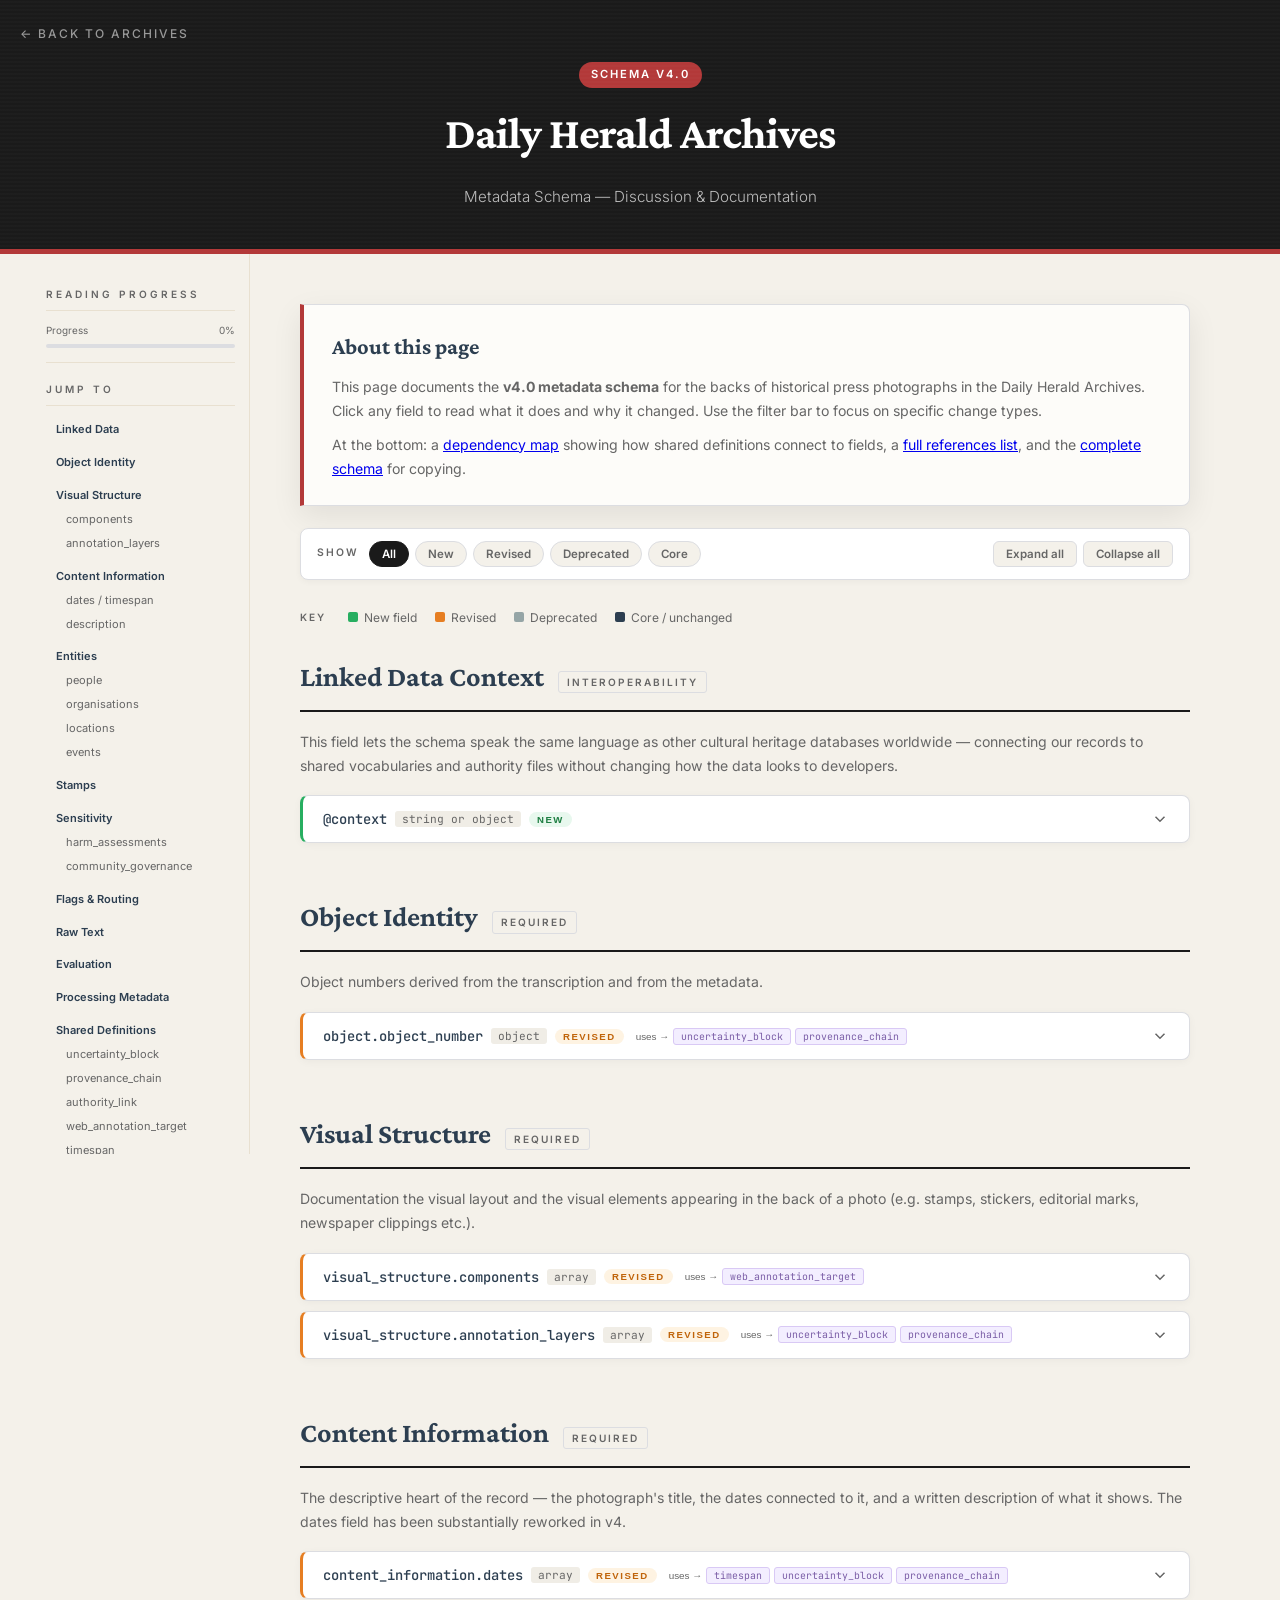
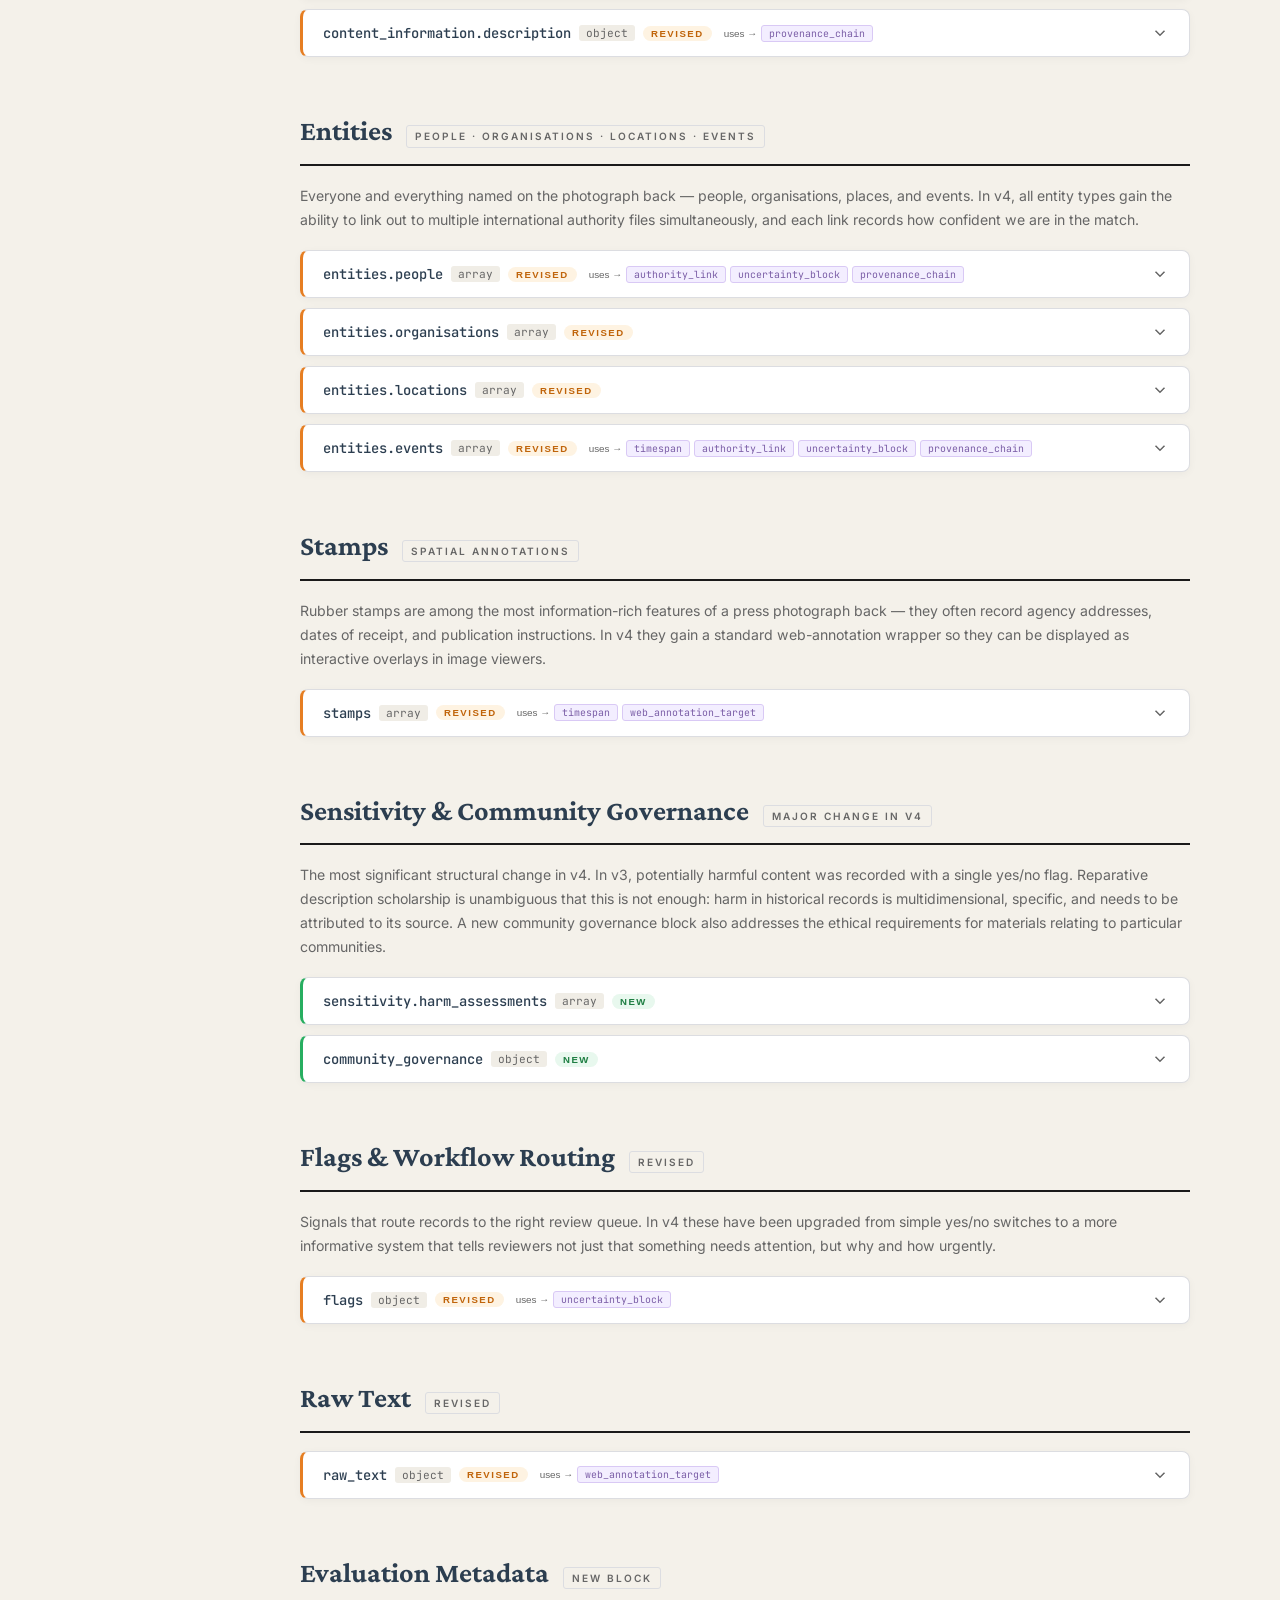
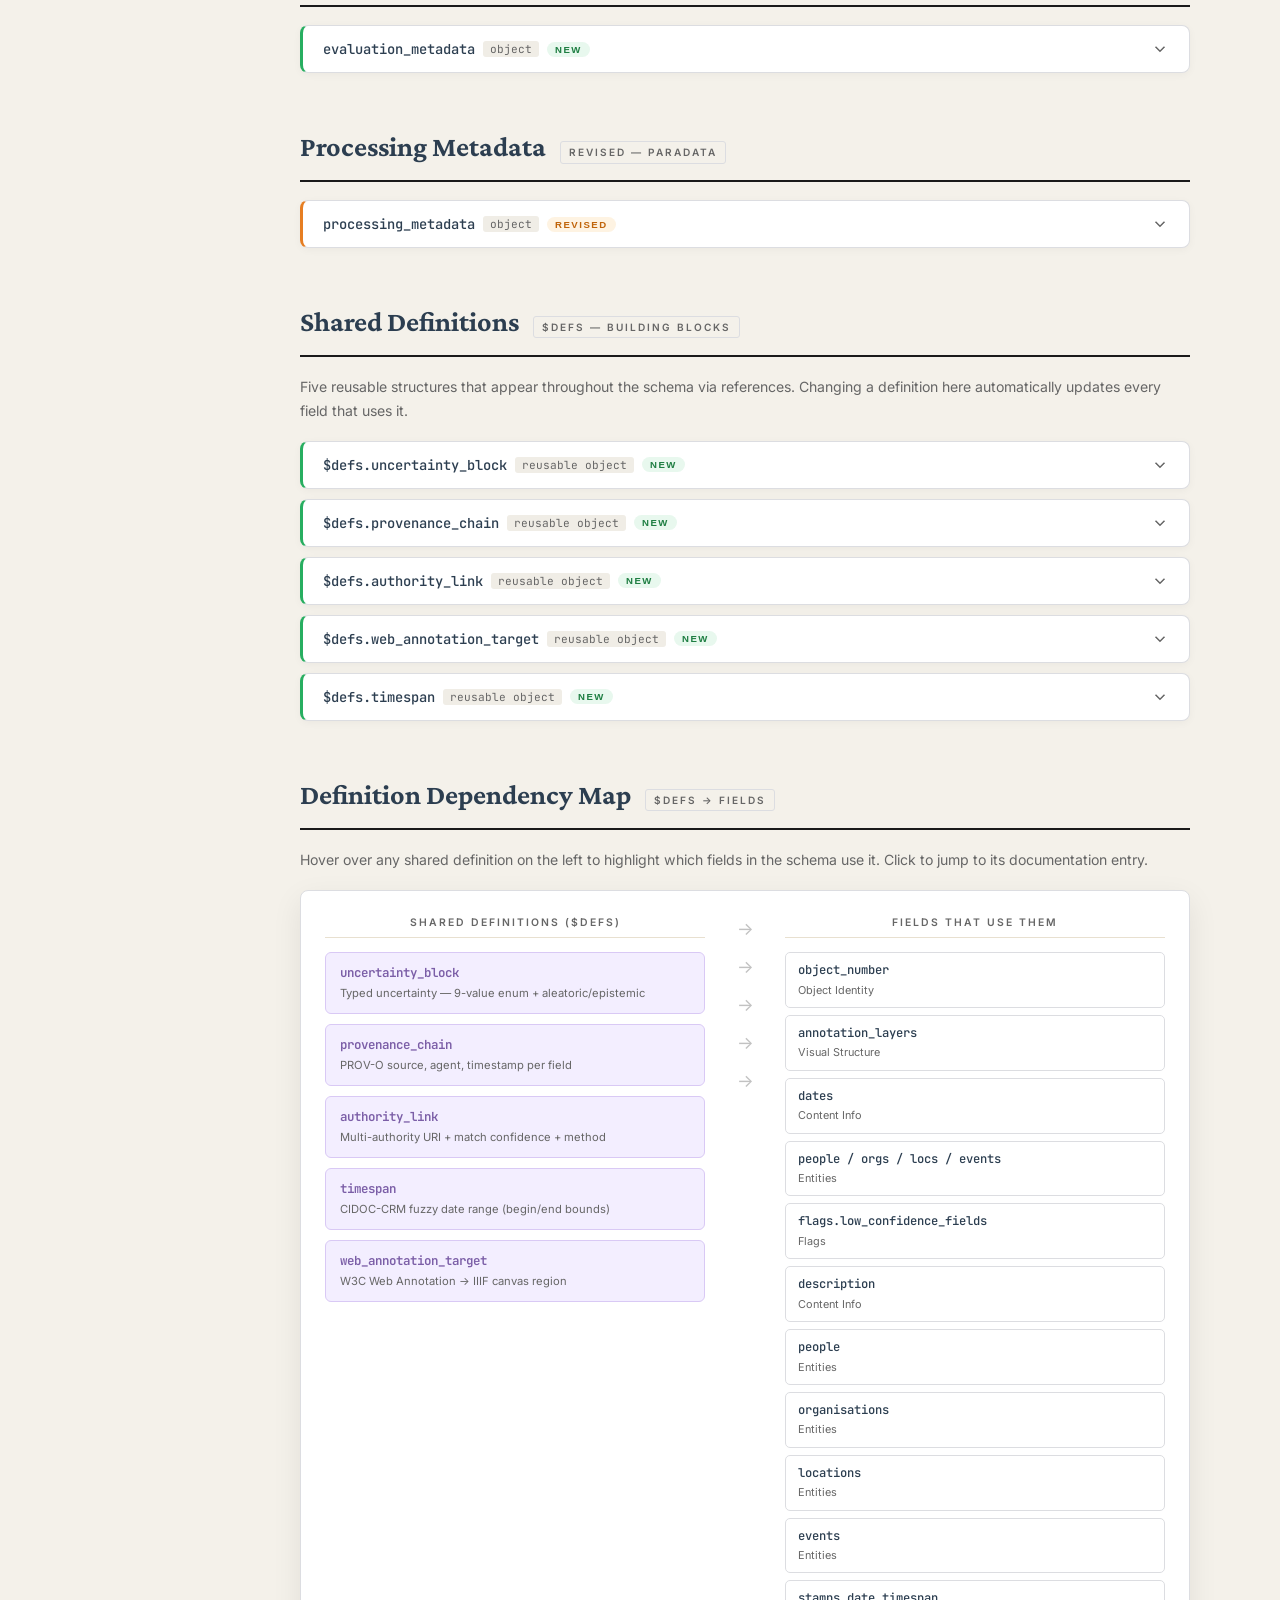
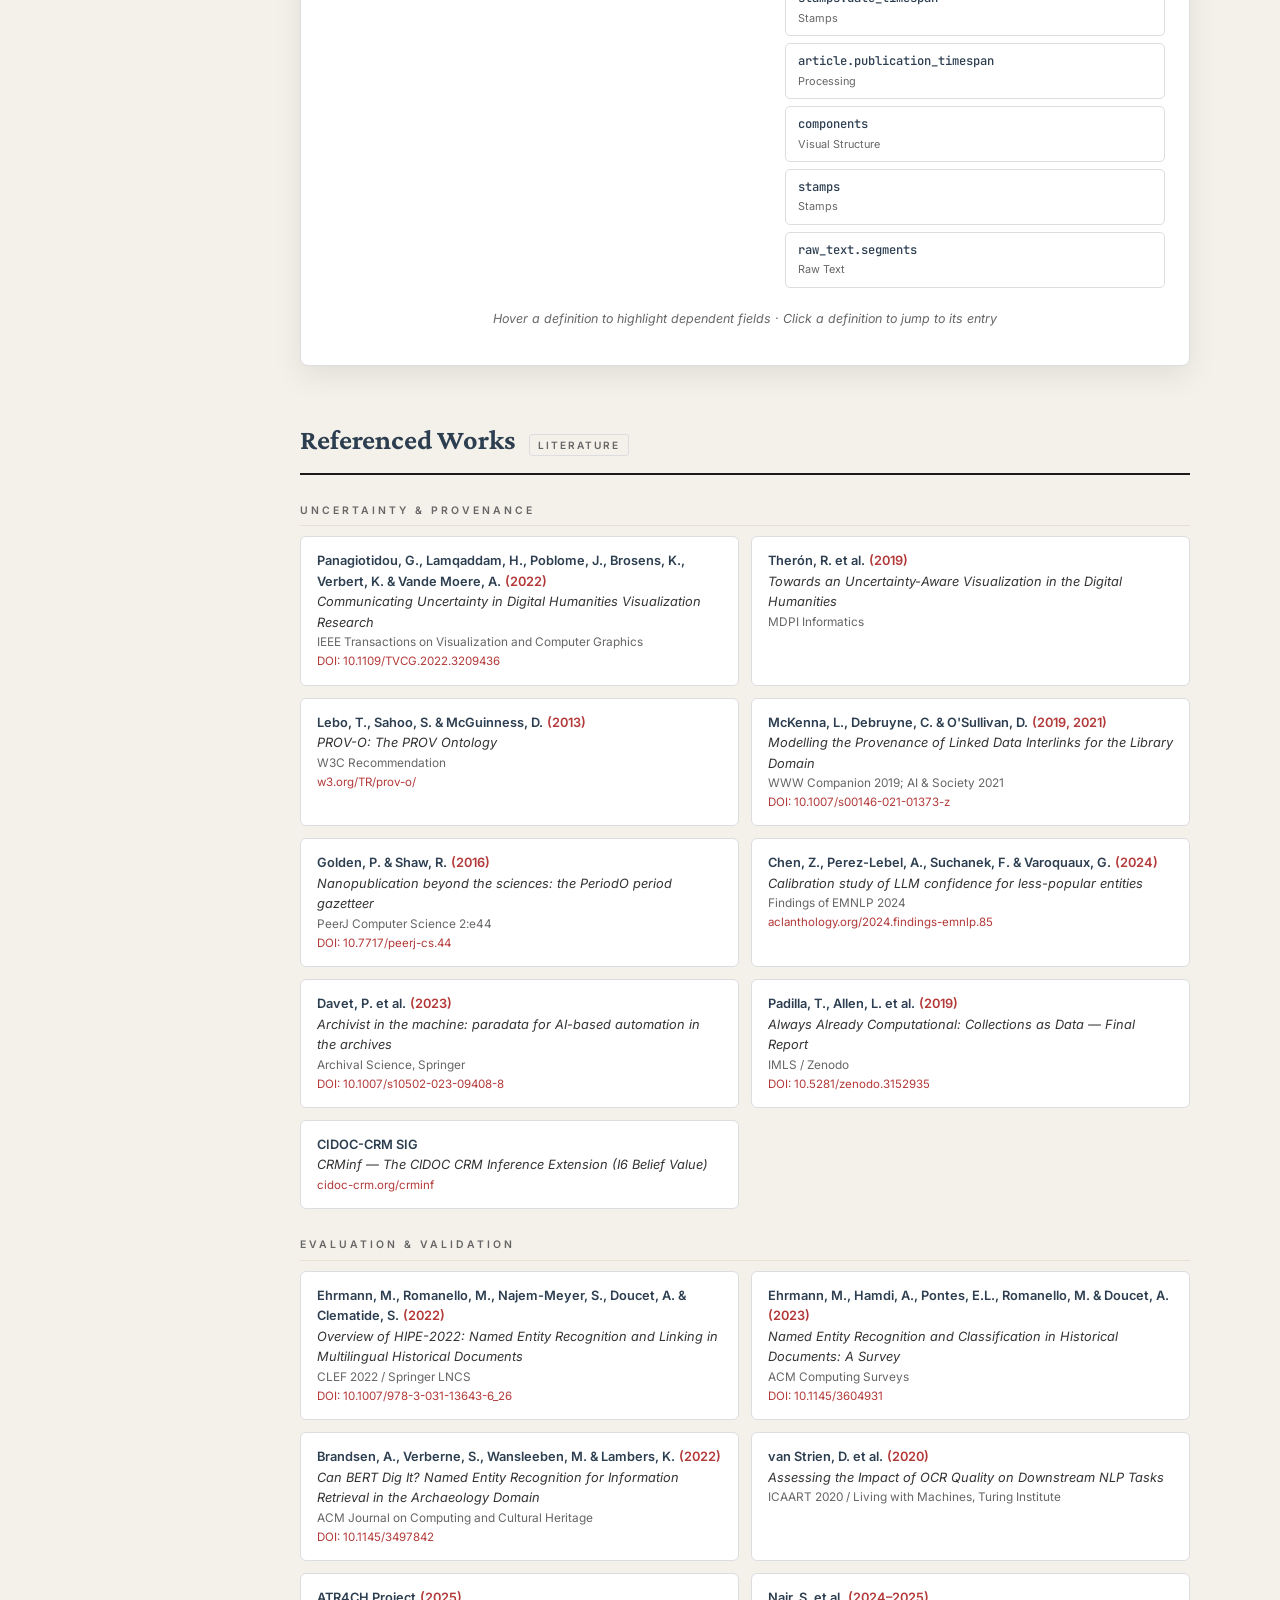
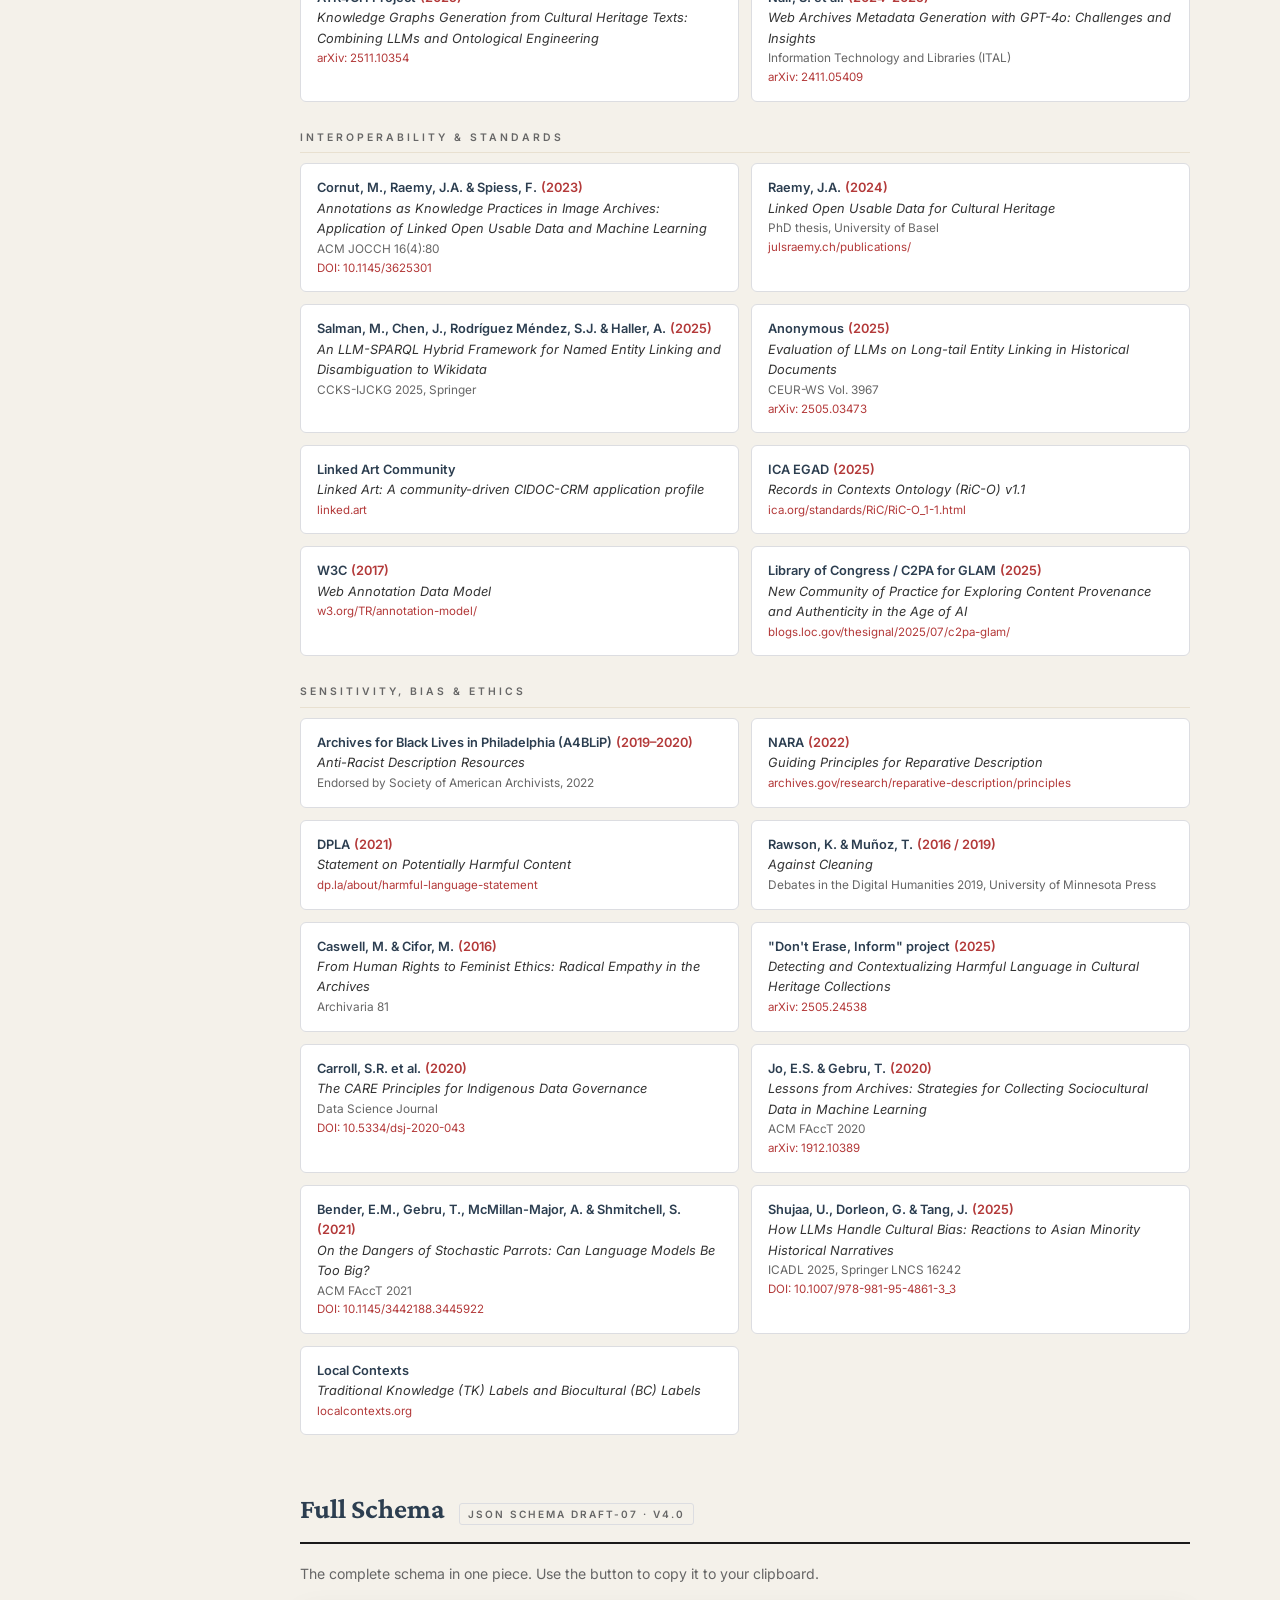
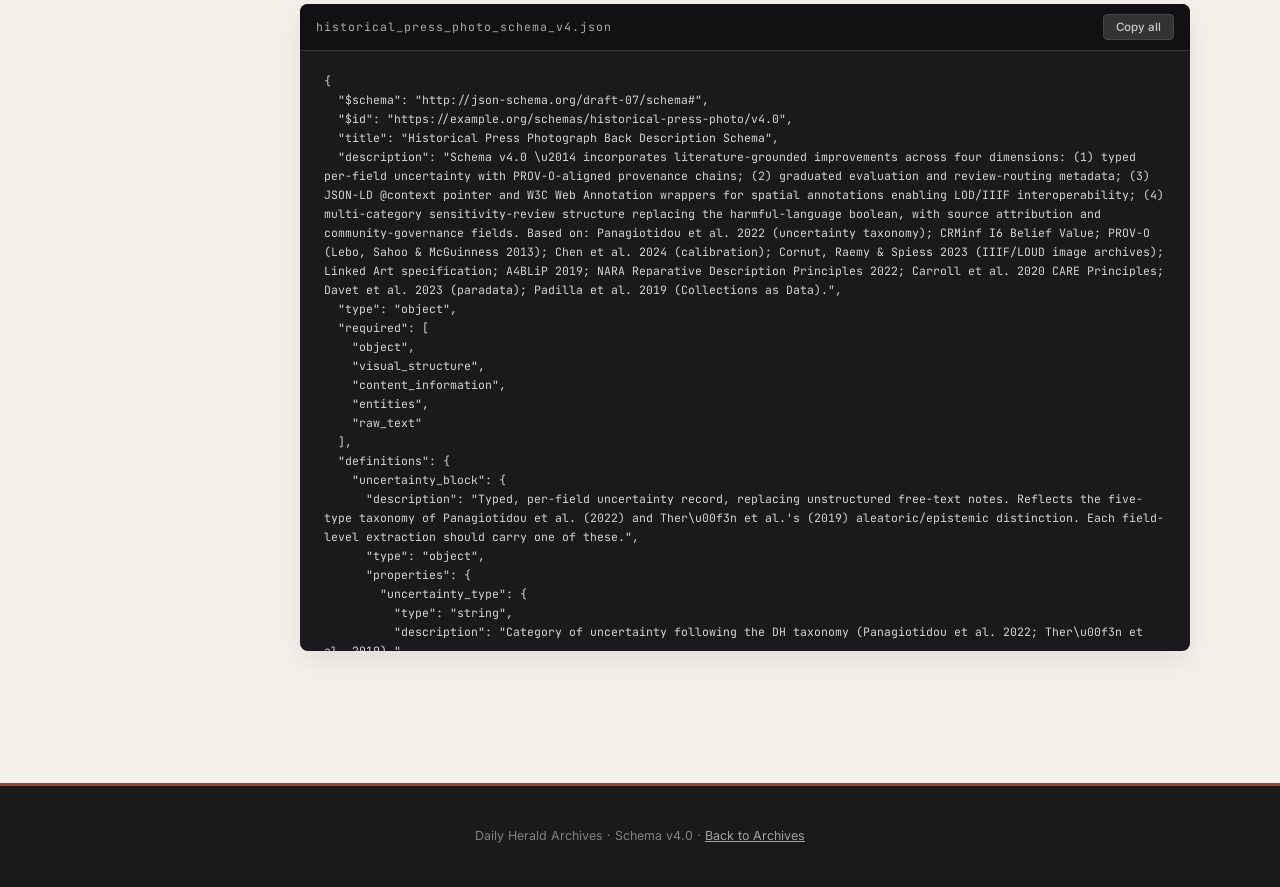
==== commit abd47c15: "Update schema.html" ====
--- a/schema.html
+++ b/schema.html
@@ -253,36 +253,36 @@
           <div class="edetail">
             <div class="espec">
               <div class="elbl">What this field does</div>
-              <p class="edesc">A pointer to a shared vocabulary document that maps our field names onto internationally recognised terms used by museums, libraries, and archives. Adding this turns our JSON records into Linked Open Data — meaning other institutions can automatically understand and connect to them — without changing how the data looks or works in practice. Think of it as a translation key that runs quietly in the background.</p>
-
-              <p class="edesc" style="margin-top:-6px"><strong style="color:var(--ink)">Why Linked Art?</strong> The example URI points to the Linked Art vocabulary because it is the closest fit to what this schema describes: physical cultural heritage objects with agents, dates, and spatial annotations, expressed in JSON-LD. Linked Art is built on the CIDOC-CRM museum standard but deliberately simplified — it trades some expressivity for practicality, and it has been validated at scale on photographic archives (the PIA project at Basel processed 53,000+ photographs using it). It is also actively maintained by a community that includes major museums and libraries.</p>
+              <p class="edesc">A pointer to a shared vocabulary document that maps our field names onto internationally recognised terms used by museums, libraries, and archives. </p>
+
+              <p class="edesc" style="margin-top:-6px"><strong style="color:var(--ink)">Why Linked Art?</strong> The example URI points to the Linked Art vocabulary because it is the closest fit to what this schema describes: physical cultural heritage objects with agents, dates, and spatial annotations, expressed in JSON-LD.</p>
 
               <p class="edesc" style="margin-top:-6px"><strong style="color:var(--ink)">This is not the only option.</strong> The <code style="font-family:'JetBrains Mono',monospace;font-size:.8em;background:var(--codebg);padding:1px 5px;border-radius:3px">@context</code> field is just a URI — swapping it changes nothing else in the schema. Four alternatives worth considering, depending on your priorities:</p>
 
               <div style="display:grid;grid-template-columns:1fr 1fr;gap:10px;margin-bottom:14px">
                 <div style="background:var(--codebg);border:1px solid var(--border);border-radius:6px;padding:12px 14px;font-size:.8rem;line-height:1.6">
                   <div style="font-weight:600;color:var(--ink);margin-bottom:4px">Dublin Core (dc: / dcterms:)</div>
-                  <div style="color:var(--muted)">The most widely understood vocabulary in libraries and archives. Very broad and not object-specific, but maximises interoperability with catalogue systems. Best choice if the primary audience is library discovery platforms rather than museum systems.</div>
-                  <div style="margin-top:6px;font-size:.72rem;color:var(--accent)">dublincore.org/specifications/dublin-core/dcmi-terms/</div>
+                  <div style="color:var(--muted)"> - </div>
+                  <div style="margin-top:6px;font-size:.72rem;color:var(--accent)">dublincore.org</div>
                 </div>
                 <div style="background:var(--codebg);border:1px solid var(--border);border-radius:6px;padding:12px 14px;font-size:.8rem;line-height:1.6">
                   <div style="font-weight:600;color:var(--ink);margin-bottom:4px">Schema.org</div>
-                  <div style="color:var(--muted)">Google, Bing, and other search engines read Schema.org natively — using it makes records directly indexable and discoverable via web search without any further configuration. Less expressive for complex object description, but by far the easiest path to public discoverability.</div>
-                  <div style="margin-top:6px;font-size:.72rem;color:var(--accent)">schema.org/Photograph</div>
+                  <div style="color:var(--muted)">Used by major search engines.</div>
+                  <div style="margin-top:6px;font-size:.72rem;color:var(--accent)">schema.org</div>
                 </div>
                 <div style="background:var(--codebg);border:1px solid var(--border);border-radius:6px;padding:12px 14px;font-size:.8rem;line-height:1.6">
                   <div style="font-weight:600;color:var(--ink);margin-bottom:4px">CIDOC-CRM (raw)</div>
-                  <div style="color:var(--muted)">The full museum ontology that Linked Art is derived from. More expressive and more precise, but significantly more complex to implement — field names become URIs like <code style="font-family:'JetBrains Mono',monospace;font-size:.85em">crm:E22_Human-Made_Object</code>. Worth considering if the end goal is full RDF triple-store integration.</div>
+                  <div style="color:var(--muted)">Linked Art is derived from this, but this is more complex</div>
                   <div style="margin-top:6px;font-size:.72rem;color:var(--accent)">cidoc-crm.org</div>
                 </div>
                 <div style="background:var(--codebg);border:1px solid var(--border);border-radius:6px;padding:12px 14px;font-size:.8rem;line-height:1.6">
                   <div style="font-weight:600;color:var(--ink);margin-bottom:4px">Records in Contexts (RiC)</div>
-                  <div style="color:var(--muted)">The International Council on Archives' new standard, designed specifically for archival collections rather than museum objects. Better models the provenance chains and custody records that press photograph archives accumulate over time. Still maturing but gaining adoption in national archives.</div>
+                  <div style="color:var(--muted)">Just another suggestion to explore.</div>
                   <div style="margin-top:6px;font-size:.72rem;color:var(--accent)">ica.org/standards/RiC/RiC-O_1-1.html</div>
                 </div>
               </div>
 
-              <p class="edesc" style="margin-top:-2px">A pragmatic middle path — used by the PIA project — is a <strong>custom minimal context</strong> that maps only the most important fields (object identifier, people, dates, locations) onto their equivalents in two or three vocabularies simultaneously. This gives interoperability where it counts without requiring the full overhead of any single standard.</p>
+              <p class="edesc" style="margin-top:-2px">Another option is to map only the most important fields (e.g. object identifier, people, dates, locations) onto their equivalents in multiple vocabularies simultaneously. This was done by the PIA project (2023).</p>
 
               <pre class="snip-single"><span class="k">"@context"</span>: <span class="sv">"https://linked.art/ns/v1/linked-art.json"</span></pre>
               <div class="snippet-wrap"><div class="snippet-tabs"><button class="stab active" onclick="switchTab(this,'schema')">Schema</button><button class="stab" onclick="switchTab(this,'example')">Example</button></div><div class="snippet-panel active" data-panel="schema"><pre class="snip"><span class="k">"@context"</span>: <span class="sv">"https://linked.art/ns/v1/linked-art.json"</span></pre></div><div class="snippet-panel" data-panel="example"><pre class="snip-ex"><span style="color:#aaa">// Minimal custom context mapping key fields to
@@ -314,7 +314,7 @@
         <h2>Object Identity</h2>
         <span class="stag">Required</span>
       </div>
-      <p class="sdesc">The basic identifying information for each photograph — its accession number, where it is held, and which institution assigned that number.</p>
+      <p class="sdesc">Object numbers derived from the transcription and from the metadata. </p>
 
       <div class="entry er" id="entry-object_number">
         <button class="etrig" onclick="toggle(this)">
@@ -332,7 +332,7 @@
           <div class="edetail">
             <div class="espec">
               <div class="elbl">What this field does</div>
-              <p class="edesc">The photograph's reference number (for example <em>1983-5116/42460</em> stamped in the top-right corner). In v4, each piece of information extracted by the model now travels with a short record of how confident we are in it and where it came from — so a reviewer can immediately see whether a number was read from a clear stamp or guessed from a partially obscured mark.</p>
+              <p class="edesc">The photograph's object number (for example <em>1983-5116/42460</em> usually handwritten in one of the corners of the photo. The schema denotes in which part of the photo the number appears, the confidence level assigned to it, and a "provenance" that tracks when it was generated.</p>
               <div class="snippet-wrap"><div class="snippet-tabs"><button class="stab active" onclick="switchTab(this,'schema')">Schema</button><button class="stab" onclick="switchTab(this,'example')">Example</button></div><div class="snippet-panel active" data-panel="schema"><pre class="snip"><span class="k">"object_number"</span>: {
   <span class="k">"value"</span>: <span class="sv">"reference number string"</span>,
   <span class="k">"source"</span>: <span class="sv">"description of where on the back it appears"</span>,
@@ -356,7 +356,7 @@
 }</pre></div></div>
               <div class="lits">
                 <div class="litlbl">Key references</div>
-                <div class="lit"><em>Davet et al. (2023)</em> — Argues that AI-generated archival records must document their own making. Archival Science.</div>
+                <div class="lit"><em>Davet et al. (2023)</em> — Suggests the introduction of paradata to document how the information was generated (e.g. model name, timestamp, method etc.).</div>
               </div>
             </div>
             
@@ -371,7 +371,7 @@
         <h2>Visual Structure</h2>
         <span class="stag">Required</span>
       </div>
-      <p class="sdesc">A description of the physical layout of the photograph's back — what types of text and marking appear on it, and how those markings layer on top of one another over time.</p>
+      <p class="sdesc">Documentation the visual layout and the visual elements appearing in the back of a photo (e.g. stamps, stickers, editorial marks, newspaper clippings etc.).</p>
 
       <div class="entry er" id="entry-components">
         <button class="etrig" onclick="toggle(this)">
@@ -3390,4 +3390,4 @@
 document.querySelectorAll('.schema-section,[id^="entry-"]').forEach(function(s){obs.observe(s)});
 </script>
 </body>
-</html>+</html>
